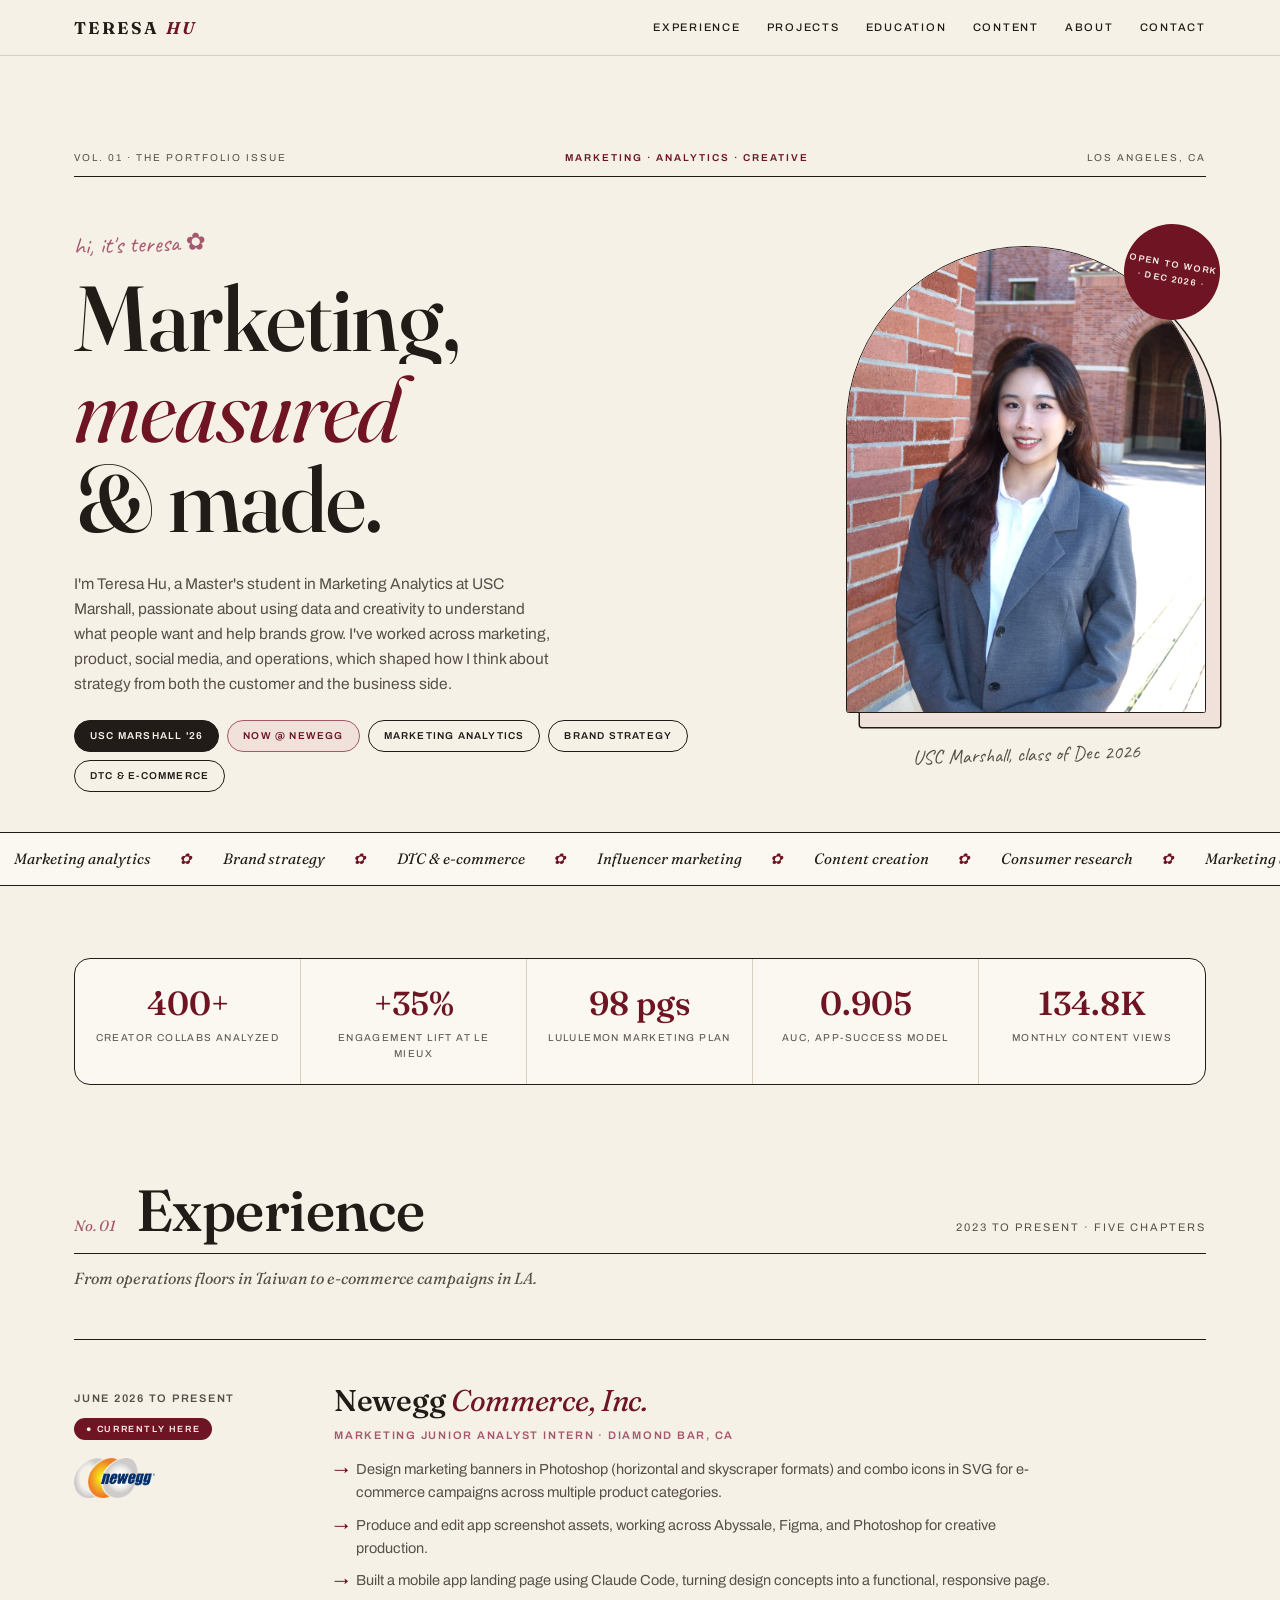
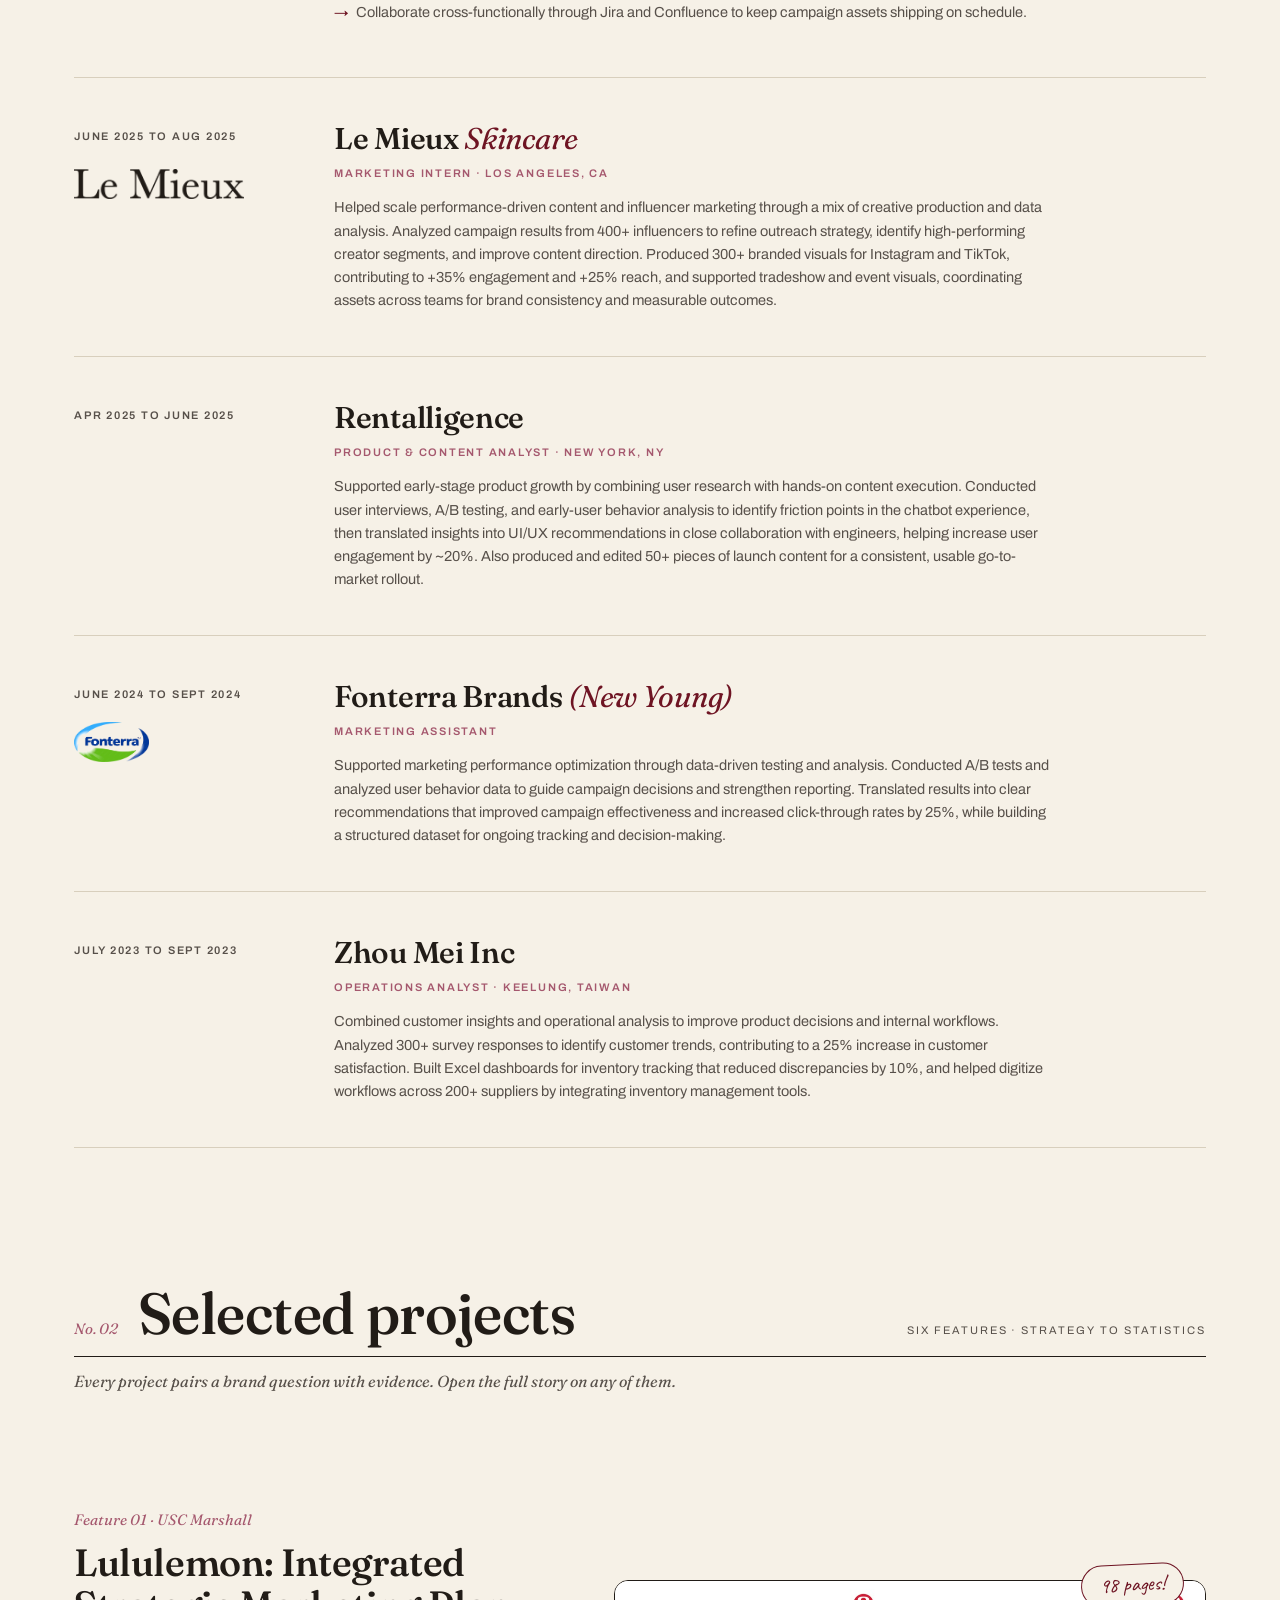
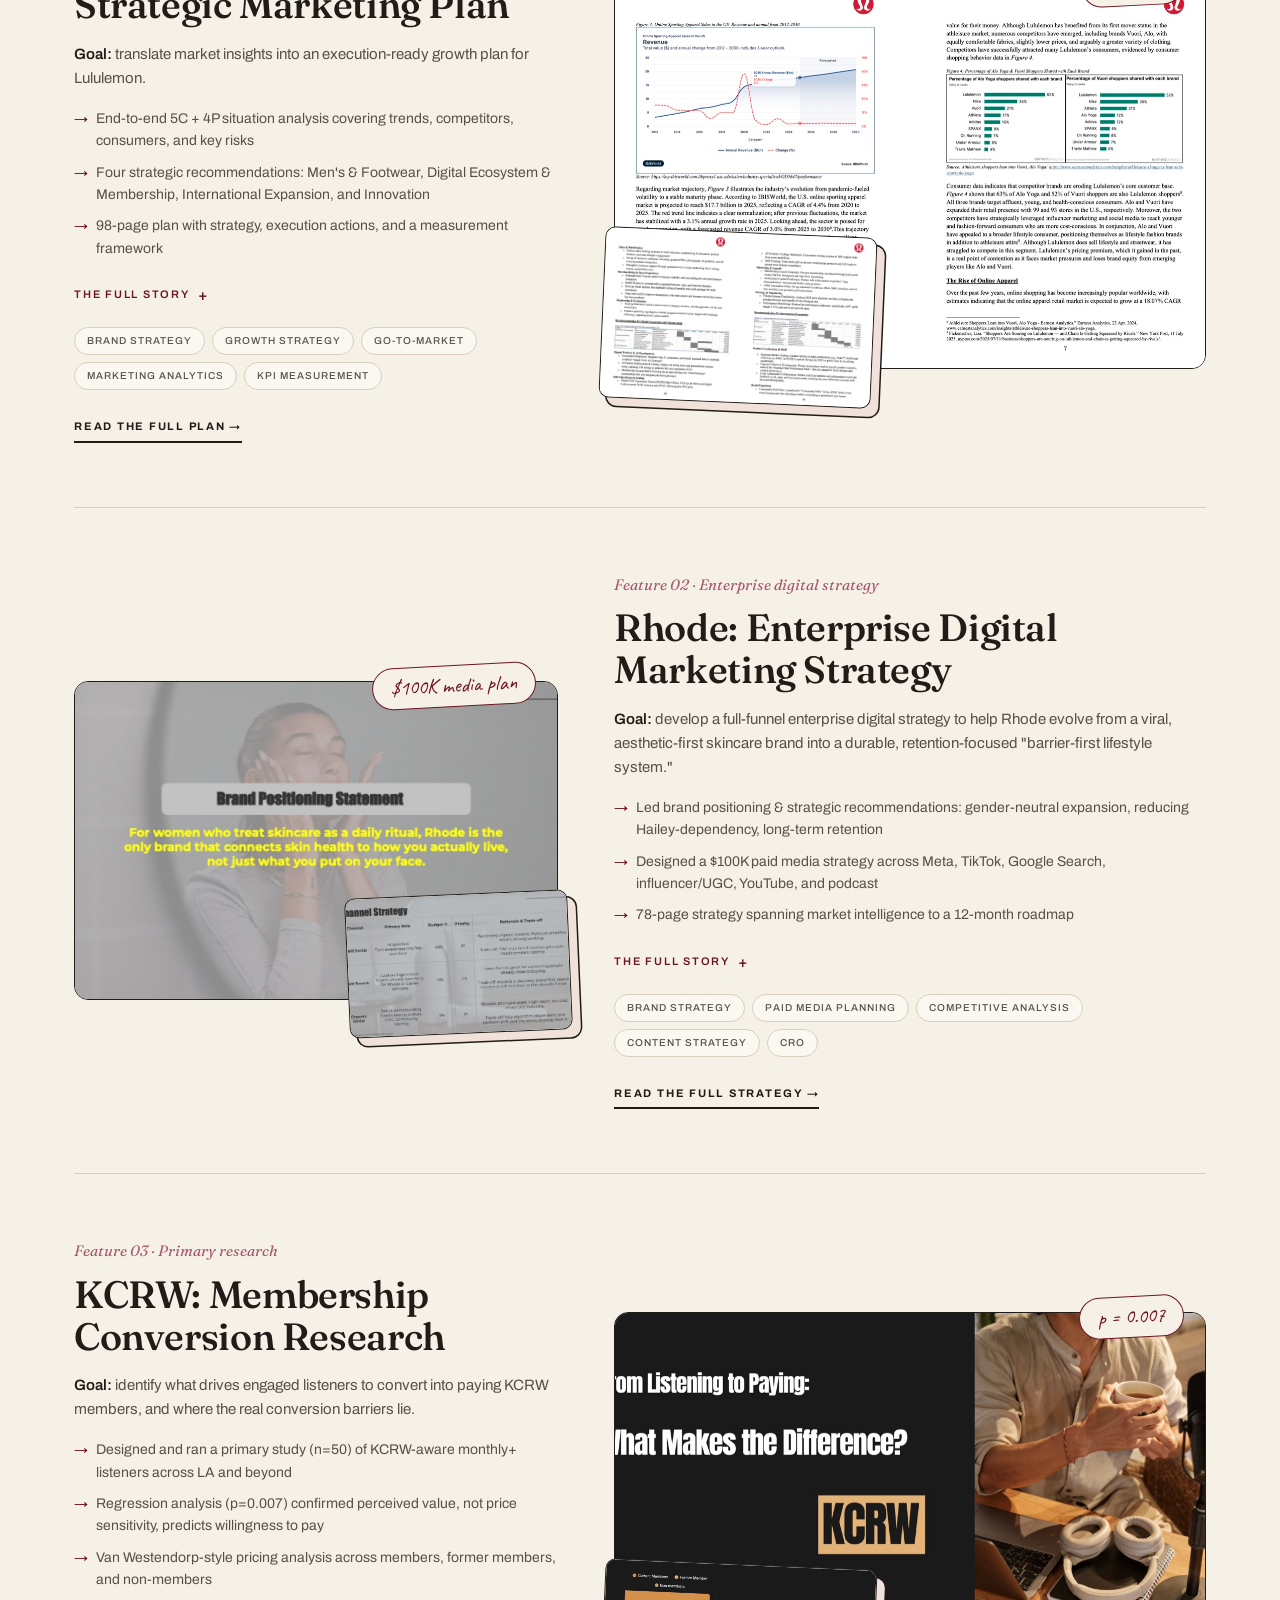
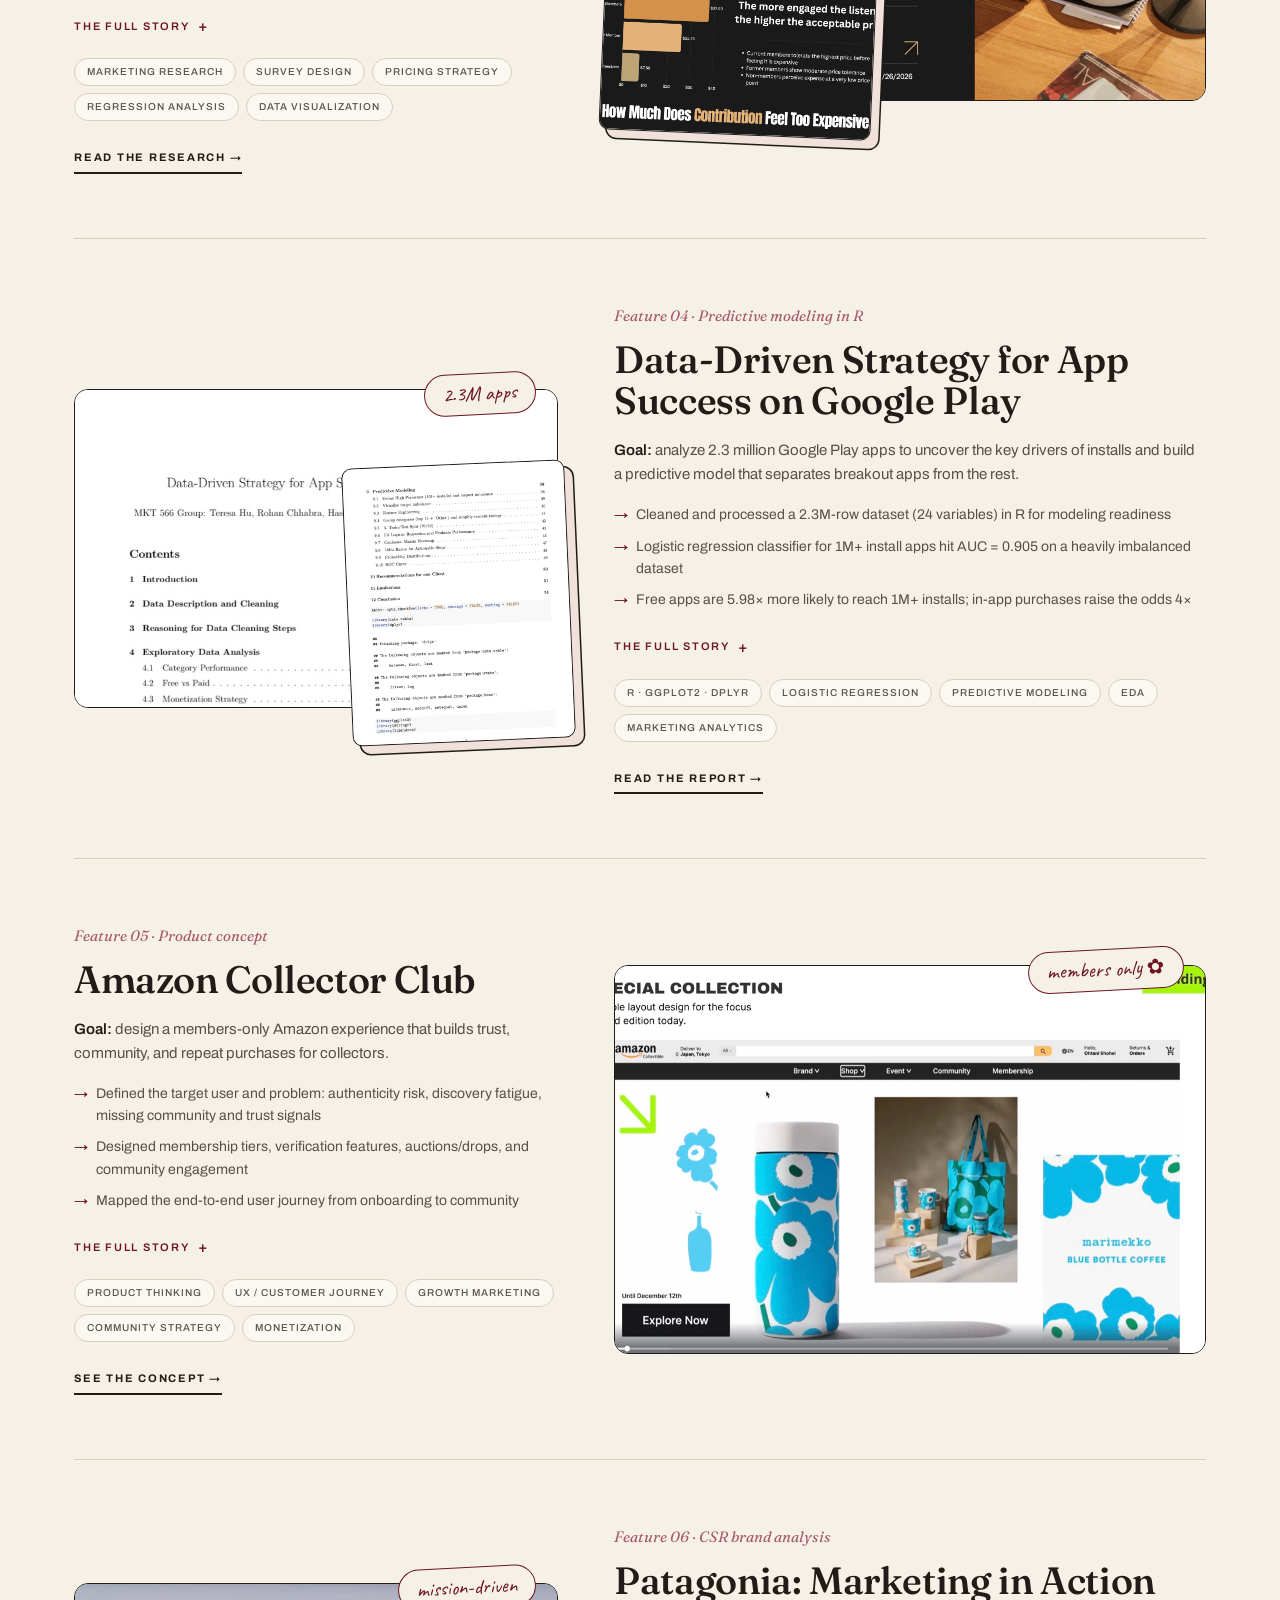
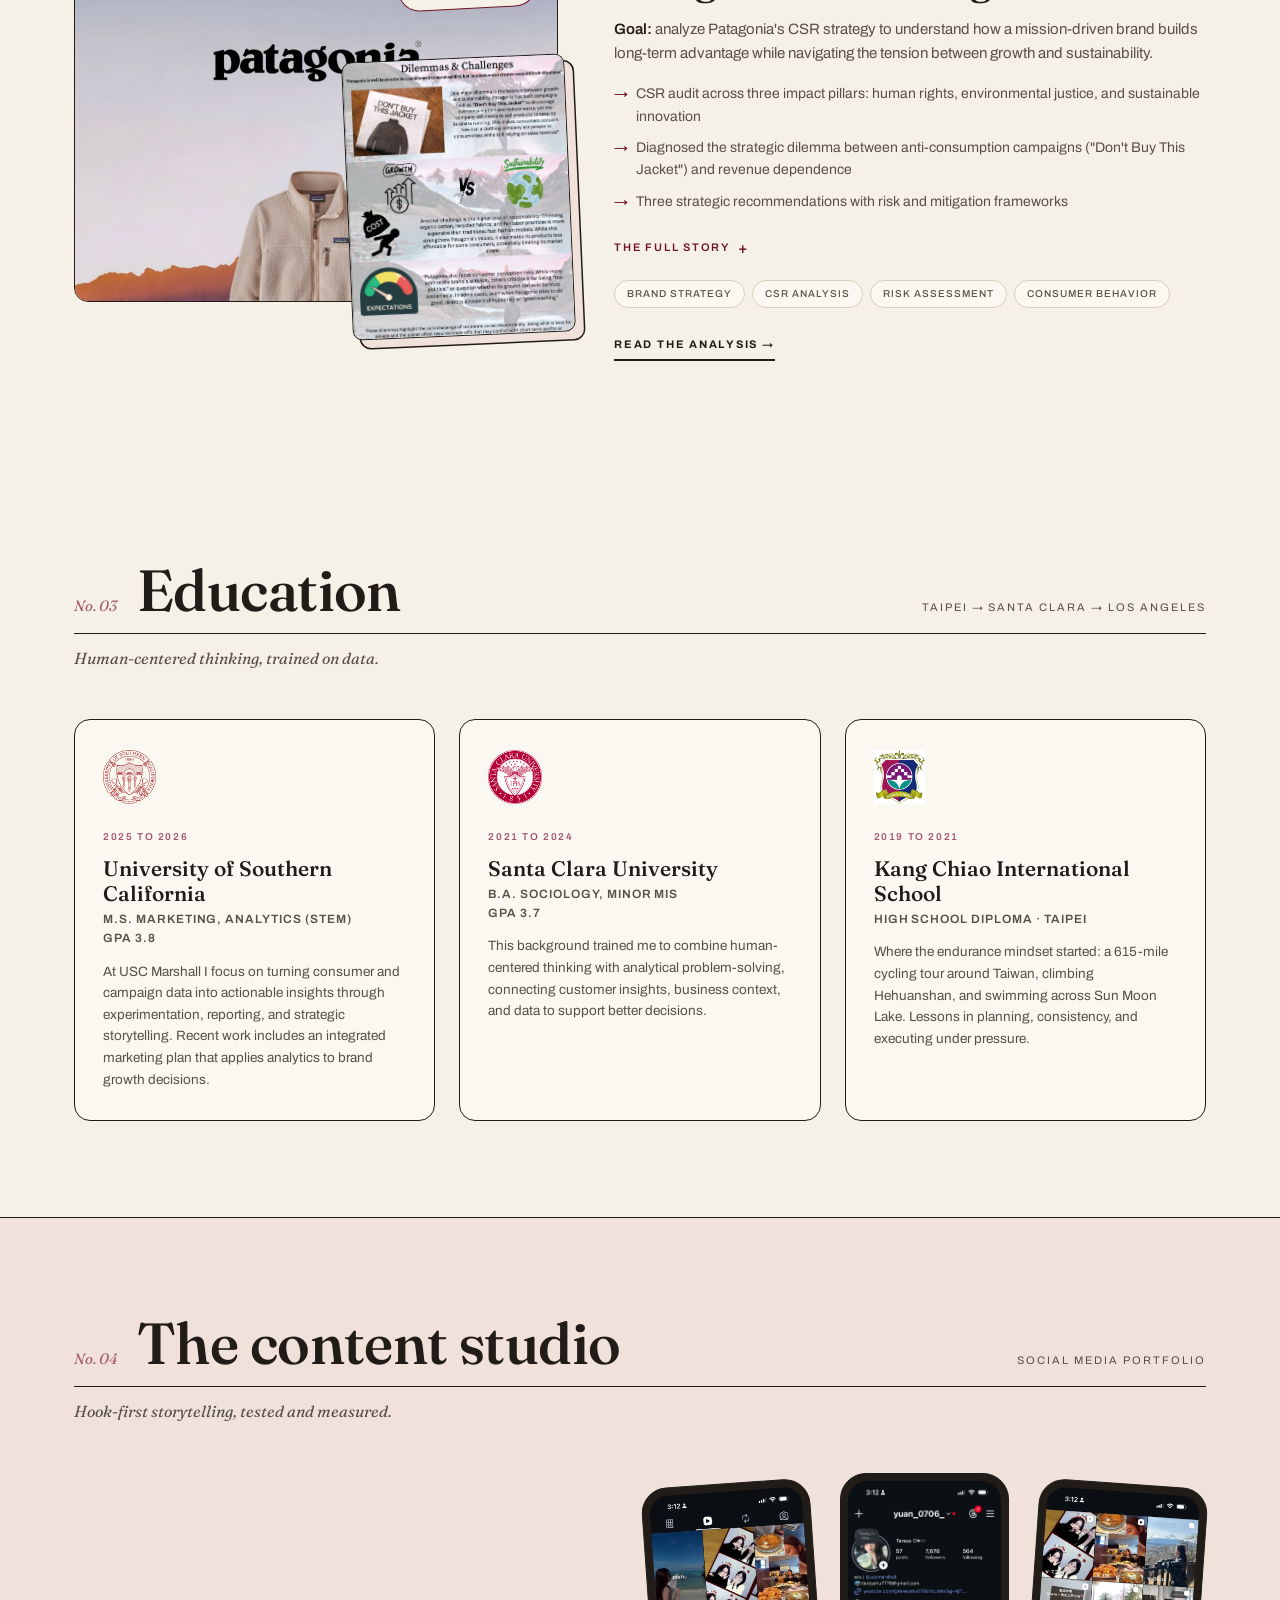
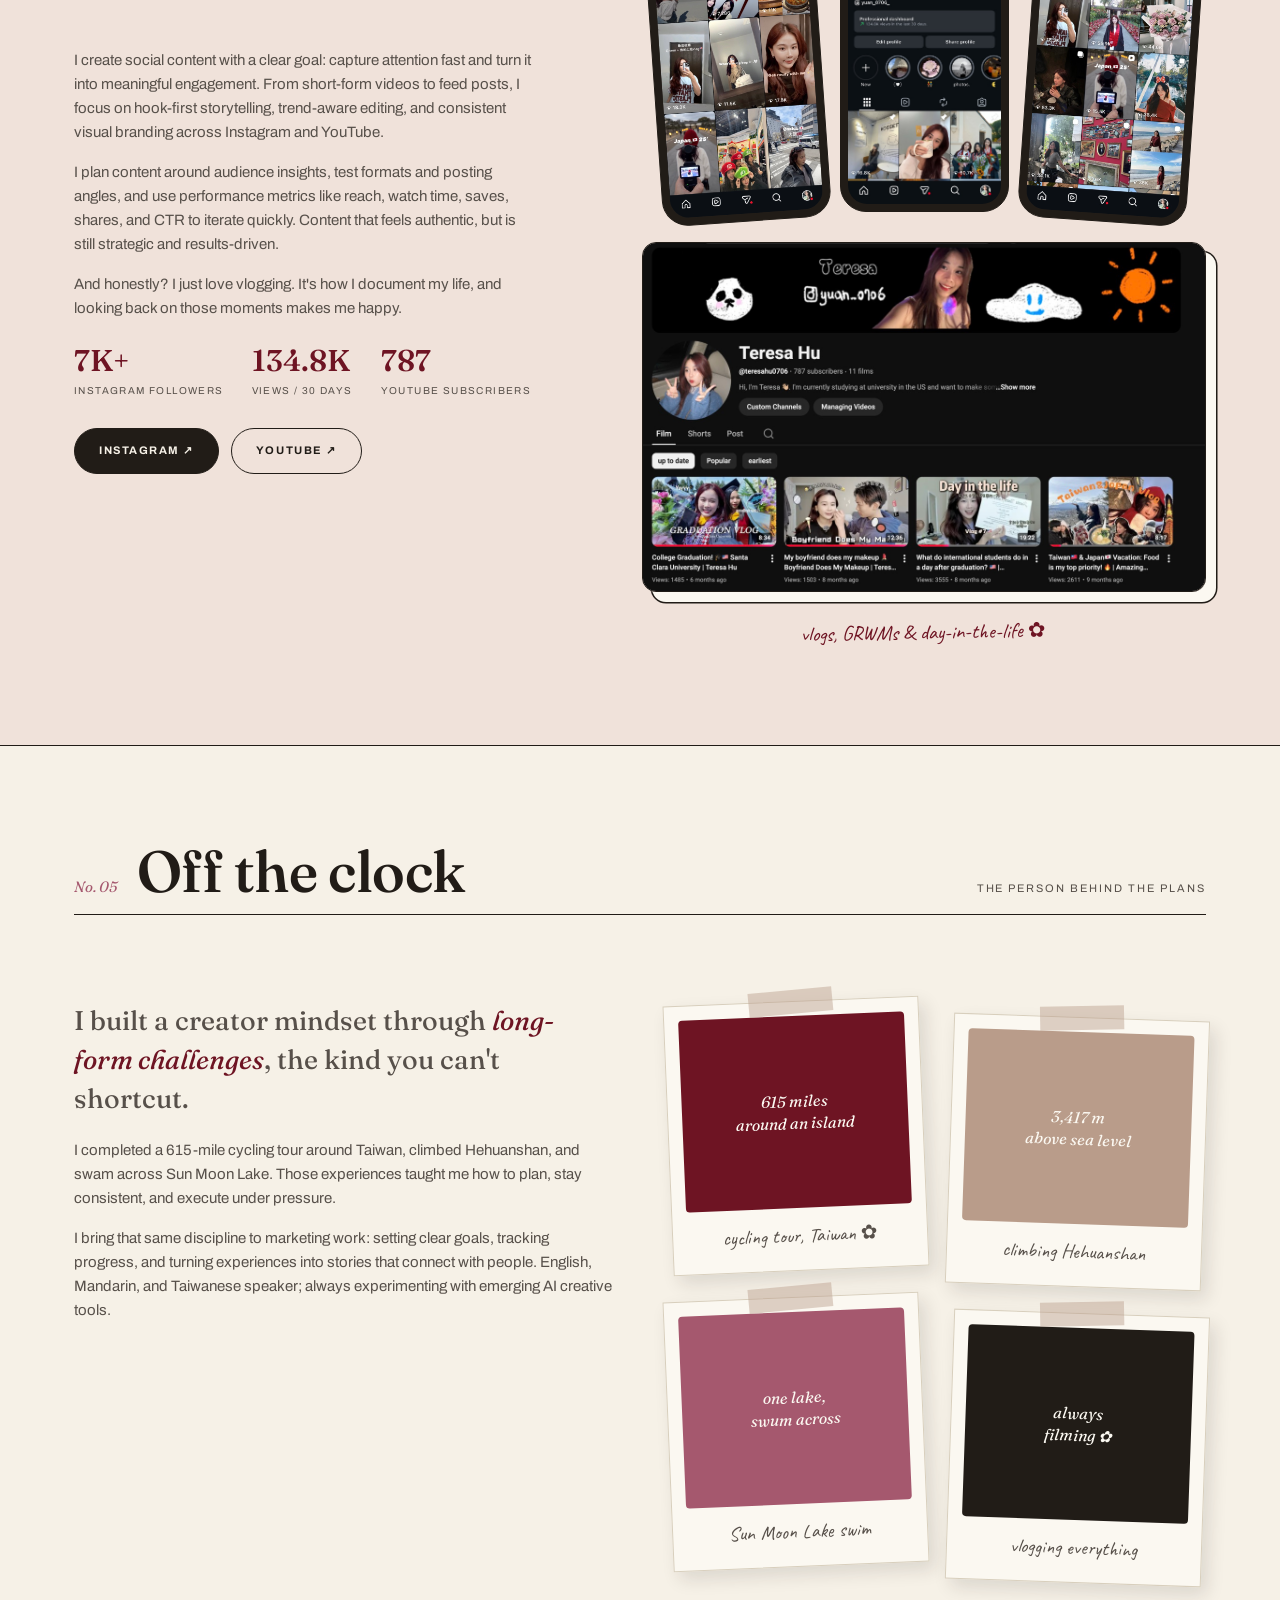
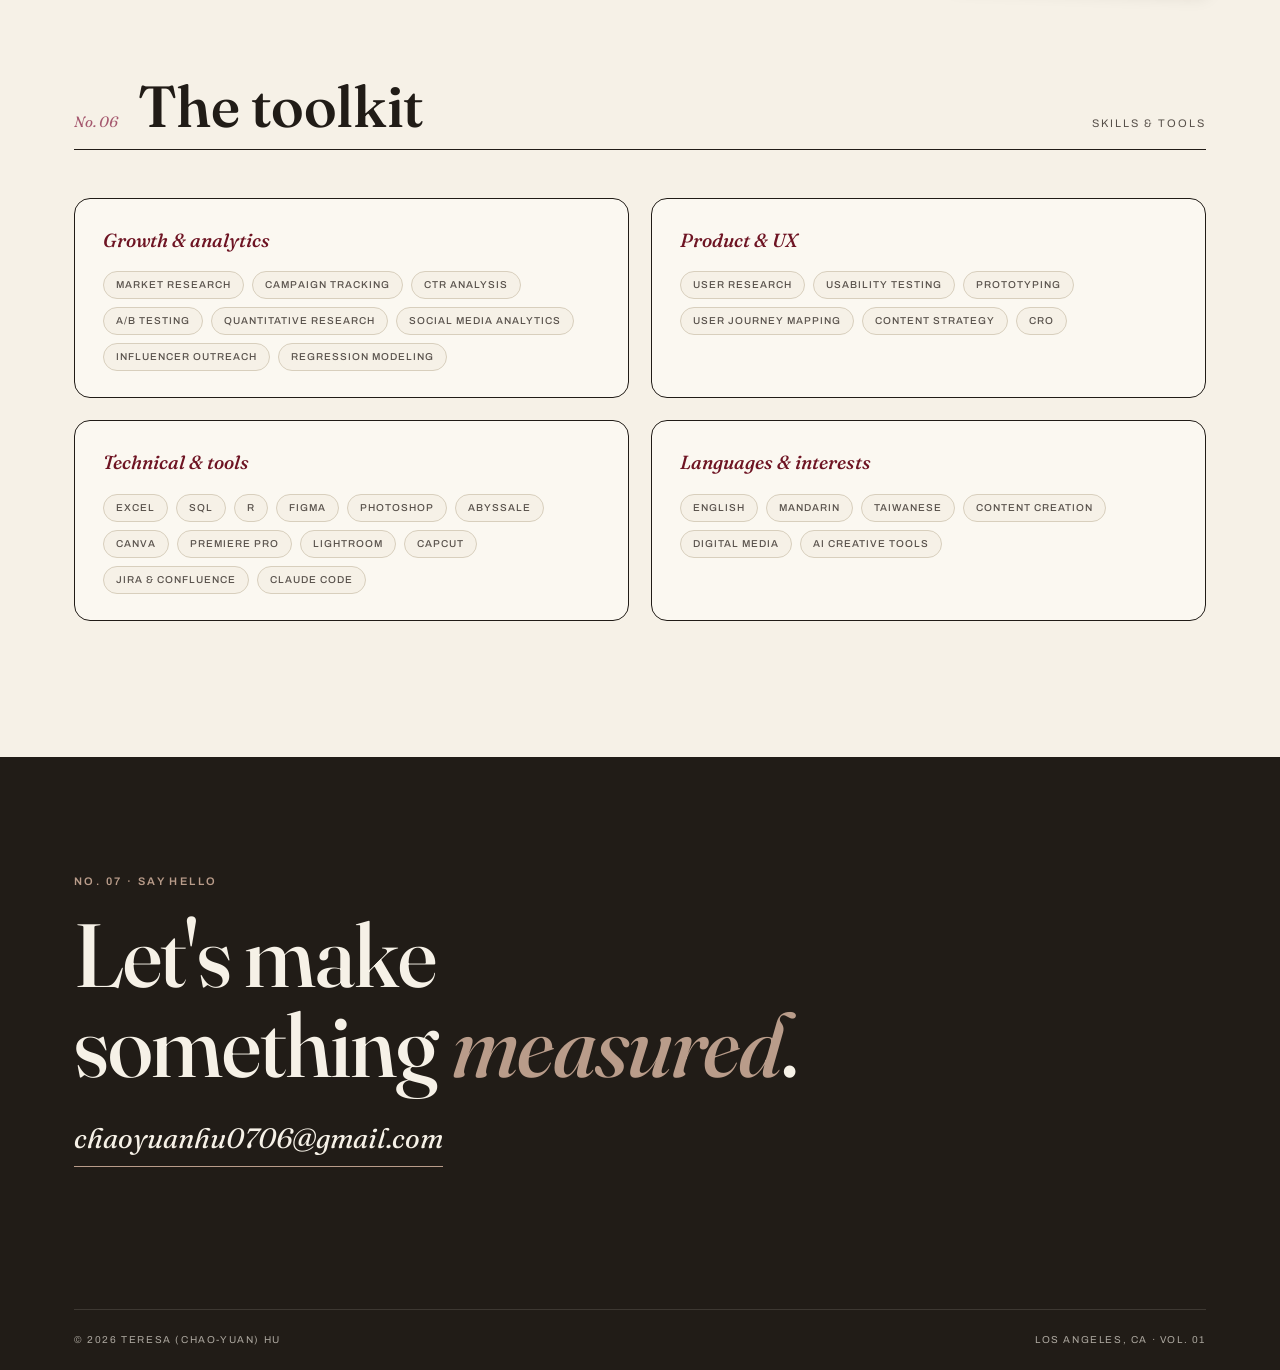
==== index.html @ 7b0b7e26 "Break GPA onto its own line; enlarge and transparent-background logos - Education: put GPA on its ow" ====
<!DOCTYPE html>
<html lang="en">
<head>
  <meta charset="UTF-8" />
  <meta name="viewport" content="width=device-width, initial-scale=1.0" />
  <title>Teresa Hu · Marketing Analytics & Brand Strategy</title>
  <meta name="description" content="Teresa (Chao-Yuan) Hu, M.S. Marketing Analytics at USC Marshall. Marketing analytics, brand strategy, DTC & e-commerce, influencer and digital marketing." />
  <link rel="preconnect" href="https://fonts.googleapis.com" />
  <link rel="preconnect" href="https://fonts.gstatic.com" crossorigin />
  <link href="https://fonts.googleapis.com/css2?family=Fraunces:ital,opsz,wght@0,9..144,300..900;1,9..144,300..900&family=Archivo:wght@400;500;600;700&family=Caveat:wght@500;600&display=swap" rel="stylesheet" />
  <link rel="stylesheet" href="styles.css" />
  <link rel="icon" href="data:image/svg+xml,<svg xmlns='http://www.w3.org/2000/svg' viewBox='0 0 100 100'><text y='0.9em' font-size='90'>✿</text></svg>" />
</head>
<body>

  <!-- ============ NAV ============ -->
  <header class="topbar">
    <div class="topbar-inner">
      <a class="brand" href="#top">TERESA <em>HU</em></a>
      <button class="nav-toggle" aria-label="Toggle menu" aria-expanded="false">Menu</button>
      <nav class="nav-links" id="nav-links">
        <a href="#experience">Experience</a>
        <a href="#projects">Projects</a>
        <a href="#education">Education</a>
        <a href="#content">Content</a>
        <a href="#about">About</a>
        <a href="#contact">Contact</a>
      </nav>
    </div>
  </header>

  <!-- ============ HERO ============ -->
  <section class="hero" id="top">
    <div class="wrap">
      <div class="masthead-meta">
        <span>Vol. 01 · The portfolio issue</span>
        <span class="ox">Marketing · Analytics · Creative</span>
        <span>Los Angeles, CA</span>
      </div>
      <div class="hero-grid">
        <div>
          <span class="hero-note">hi, it's teresa ✿</span>
          <h1 class="hero-title">
            <span class="line"><span>Marketing,</span></span>
            <span class="line"><span><em>measured</em></span></span>
            <span class="line"><span>&amp; made.</span></span>
          </h1>
          <p class="hero-copy">
            I'm Teresa Hu, a Master's student in Marketing Analytics at USC Marshall, passionate
            about using data and creativity to understand what people want and help brands grow.
            I've worked across marketing, product, social media, and operations, which shaped how
            I think about strategy from both the customer and the business side.
          </p>
          <div class="hero-tags">
            <span class="pill solid">USC Marshall '26</span>
            <span class="pill rose">Now @ Newegg</span>
            <span class="pill">Marketing Analytics</span>
            <span class="pill">Brand Strategy</span>
            <span class="pill">DTC &amp; E-commerce</span>
          </div>
        </div>
        <div class="hero-photo">
          <div class="arch">
            <img src="assets/headshot-circle.jpg" alt="Teresa Hu at USC campus" />
          </div>
          <div class="sticker">Open to work · Dec 2026 ·</div>
          <div class="caption">USC Marshall, class of Dec 2026</div>
        </div>
      </div>
    </div>
    <div class="marquee" aria-hidden="true">
      <div class="marquee-track" id="marquee-track">
        <span>Marketing analytics</span><span class="dot">✿</span>
        <span>Brand strategy</span><span class="dot">✿</span>
        <span>DTC &amp; e-commerce</span><span class="dot">✿</span>
        <span>Influencer marketing</span><span class="dot">✿</span>
        <span>Content creation</span><span class="dot">✿</span>
        <span>Consumer research</span><span class="dot">✿</span>
      </div>
    </div>
    <div class="wrap">
      <div class="stats reveal">
        <div class="stat"><b>400+</b><span>Creator collabs analyzed</span></div>
        <div class="stat"><b>+35%</b><span>Engagement lift at Le Mieux</span></div>
        <div class="stat"><b>98 pgs</b><span>Lululemon marketing plan</span></div>
        <div class="stat"><b>0.905</b><span>AUC, app-success model</span></div>
        <div class="stat"><b>134.8K</b><span>Monthly content views</span></div>
      </div>
    </div>
  </section>

  <!-- ============ EXPERIENCE ============ -->
  <section id="experience">
    <div class="wrap">
      <div class="section-head reveal">
        <span class="no">No. 01</span>
        <h2>Experience</h2>
        <span class="tail">2023 to Present · Five chapters</span>
      </div>
      <p class="section-sub reveal">From operations floors in Taiwan to e-commerce campaigns in LA.</p>

      <div class="xp-list">
        <article class="xp reveal">
          <div class="xp-when">June 2026 to Present<br /><span class="now">● Currently here</span>
            <span class="xp-logo"><img src="assets/logo-newegg.png" alt="Newegg logo" loading="lazy" /></span>
          </div>
          <div>
            <h3>Newegg <em>Commerce, Inc.</em></h3>
            <p class="role">Marketing Junior Analyst Intern · Diamond Bar, CA</p>
            <ul>
              <li>Design marketing banners in Photoshop (horizontal and skyscraper formats) and combo icons in SVG for e-commerce campaigns across multiple product categories.</li>
              <li>Produce and edit app screenshot assets, working across Abyssale, Figma, and Photoshop for creative production.</li>
              <li>Built a mobile app landing page using Claude Code, turning design concepts into a functional, responsive page.</li>
              <li>Collaborate cross-functionally through Jira and Confluence to keep campaign assets shipping on schedule.</li>
            </ul>
          </div>
        </article>

        <article class="xp reveal">
          <div class="xp-when">June 2025 to Aug 2025
            <span class="xp-logo"><img src="assets/logo-lemieux.png" alt="Le Mieux logo" loading="lazy" /></span>
          </div>
          <div>
            <h3>Le Mieux <em>Skincare</em></h3>
            <p class="role">Marketing Intern · Los Angeles, CA</p>
            <p>Helped scale performance-driven content and influencer marketing through a mix of creative production and data analysis. Analyzed campaign results from 400+ influencers to refine outreach strategy, identify high-performing creator segments, and improve content direction. Produced 300+ branded visuals for Instagram and TikTok, contributing to +35% engagement and +25% reach, and supported tradeshow and event visuals, coordinating assets across teams for brand consistency and measurable outcomes.</p>
          </div>
        </article>

        <article class="xp reveal">
          <div class="xp-when">Apr 2025 to June 2025</div>
          <div>
            <h3>Rentalligence</h3>
            <p class="role">Product &amp; Content Analyst · New York, NY</p>
            <p>Supported early-stage product growth by combining user research with hands-on content execution. Conducted user interviews, A/B testing, and early-user behavior analysis to identify friction points in the chatbot experience, then translated insights into UI/UX recommendations in close collaboration with engineers, helping increase user engagement by ~20%. Also produced and edited 50+ pieces of launch content for a consistent, usable go-to-market rollout.</p>
          </div>
        </article>

        <article class="xp reveal">
          <div class="xp-when">June 2024 to Sept 2024
            <span class="xp-logo"><img src="assets/logo-fonterra.png" alt="Fonterra logo" loading="lazy" /></span>
          </div>
          <div>
            <h3>Fonterra Brands <em>(New Young)</em></h3>
            <p class="role">Marketing Assistant</p>
            <p>Supported marketing performance optimization through data-driven testing and analysis. Conducted A/B tests and analyzed user behavior data to guide campaign decisions and strengthen reporting. Translated results into clear recommendations that improved campaign effectiveness and increased click-through rates by 25%, while building a structured dataset for ongoing tracking and decision-making.</p>
          </div>
        </article>

        <article class="xp reveal">
          <div class="xp-when">July 2023 to Sept 2023</div>
          <div>
            <h3>Zhou Mei Inc</h3>
            <p class="role">Operations Analyst · Keelung, Taiwan</p>
            <p>Combined customer insights and operational analysis to improve product decisions and internal workflows. Analyzed 300+ survey responses to identify customer trends, contributing to a 25% increase in customer satisfaction. Built Excel dashboards for inventory tracking that reduced discrepancies by 10%, and helped digitize workflows across 200+ suppliers by integrating inventory management tools.</p>
          </div>
        </article>
      </div>
    </div>
  </section>

  <!-- ============ PROJECTS ============ -->
  <section id="projects">
    <div class="wrap">
      <div class="section-head reveal">
        <span class="no">No. 02</span>
        <h2>Selected projects</h2>
        <span class="tail">Six features · Strategy to statistics</span>
      </div>
      <p class="section-sub reveal">Every project pairs a brand question with evidence. Open the full story on any of them.</p>

      <!-- Lululemon -->
      <article class="project reveal">
        <div class="p-meta">
          <span class="p-no">Feature 01 · USC Marshall</span>
          <h3>Lululemon: Integrated Strategic Marketing Plan</h3>
          <p class="p-goal"><b>Goal:</b> translate market insights into an execution-ready growth plan for Lululemon.</p>
          <ul class="p-highlights">
            <li>End-to-end 5C + 4P situation analysis covering trends, competitors, consumers, and key risks</li>
            <li>Four strategic recommendations: Men's &amp; Footwear, Digital Ecosystem &amp; Membership, International Expansion, and Innovation</li>
            <li>98-page plan with strategy, execution actions, and a measurement framework</li>
          </ul>
          <details class="p-more">
            <summary>The full story</summary>
            <div class="more-body">
              <ul>
                <li>Defined 2026 growth objectives and aligned strategic priorities to revenue, market share, and global expansion.</li>
                <li>Benchmarked competitors (Nike, Alo Yoga, Adidas) with data analytics to shape positioning and strategy.</li>
                <li>Created a KPI dashboard / Balanced Scorecard to measure impact: membership, app engagement, AOV, O2O, international revenue, and innovation outcomes.</li>
                <li>Built an Excel financial model with pro forma P&amp;L statements to estimate revenue impact and evaluate ROI, timeline, and budget trade-offs.</li>
              </ul>
            </div>
          </details>
          <div class="p-tags">
            <span class="tag">Brand strategy</span><span class="tag">Growth strategy</span>
            <span class="tag">Go-to-market</span><span class="tag">Marketing analytics</span><span class="tag">KPI measurement</span>
          </div>
          <a class="p-link" href="https://drive.google.com/file/d/1INmmlllZ8Kk800PUwpY2l-Kx8cQd2bhG/view?usp=sharing" target="_blank" rel="noopener">Read the full plan →</a>
        </div>
        <div class="p-media">
          <span class="badge">98 pages!</span>
          <div class="main"><img src="assets/proj-lulu-1.jpg" alt="Lululemon marketing plan cover" loading="lazy" /></div>
          <div class="float"><img src="assets/proj-lulu-2.jpg" alt="Lululemon plan detail" loading="lazy" /></div>
        </div>
      </article>

      <!-- Rhode -->
      <article class="project flip reveal">
        <div class="p-meta">
          <span class="p-no">Feature 02 · Enterprise digital strategy</span>
          <h3>Rhode: Enterprise Digital Marketing Strategy</h3>
          <p class="p-goal"><b>Goal:</b> develop a full-funnel enterprise digital strategy to help Rhode evolve from a viral, aesthetic-first skincare brand into a durable, retention-focused "barrier-first lifestyle system."</p>
          <ul class="p-highlights">
            <li>Led brand positioning &amp; strategic recommendations: gender-neutral expansion, reducing Hailey-dependency, long-term retention</li>
            <li>Designed a $100K paid media strategy across Meta, TikTok, Google Search, influencer/UGC, YouTube, and podcast</li>
            <li>78-page strategy spanning market intelligence to a 12-month roadmap</li>
          </ul>
          <details class="p-more">
            <summary>The full story</summary>
            <div class="more-body">
              <ul>
                <li>Defined a positioning statement and four content pillars with execution logic.</li>
                <li>Built per-channel audience targeting, creative formats, success metrics, and a testing reserve into the media plan.</li>
                <li>Contributed to competitive analysis (direct, adjacent, aspirational), consumer journey mapping, and a PESO/SWOT audit.</li>
                <li>Built a channel strategy framework with budget allocation rationale and trade-offs per channel.</li>
                <li>Full scope: market intelligence, analytics, brand positioning, paid media, organic social, CRO/web, influencer, CRM/lifecycle, and AI strategy.</li>
              </ul>
            </div>
          </details>
          <div class="p-tags">
            <span class="tag">Brand strategy</span><span class="tag">Paid media planning</span>
            <span class="tag">Competitive analysis</span><span class="tag">Content strategy</span><span class="tag">CRO</span>
          </div>
          <a class="p-link" href="https://drive.google.com/file/d/1ZTJx3F1bj-76LmRxGoj_4HsuGosmIZSS/view?usp=sharing" target="_blank" rel="noopener">Read the full strategy →</a>
        </div>
        <div class="p-media">
          <span class="badge">$100K media plan</span>
          <div class="main"><img src="assets/proj-rhode-1.jpg" alt="Rhode strategy deck" loading="lazy" /></div>
          <div class="float"><img src="assets/proj-rhode-2.jpg" alt="Rhode strategy detail" loading="lazy" /></div>
        </div>
      </article>

      <!-- KCRW -->
      <article class="project reveal">
        <div class="p-meta">
          <span class="p-no">Feature 03 · Primary research</span>
          <h3>KCRW: Membership Conversion Research</h3>
          <p class="p-goal"><b>Goal:</b> identify what drives engaged listeners to convert into paying KCRW members, and where the real conversion barriers lie.</p>
          <ul class="p-highlights">
            <li>Designed and ran a primary study (n=50) of KCRW-aware monthly+ listeners across LA and beyond</li>
            <li>Regression analysis (p=0.007) confirmed perceived value, not price sensitivity, predicts willingness to pay</li>
            <li>Van Westendorp-style pricing analysis across members, former members, and non-members</li>
          </ul>
          <details class="p-more">
            <summary>The full story</summary>
            <div class="more-body">
              <ul>
                <li>Analyzed audience demographics, listening behavior, and platform usage to segment the listener base.</li>
                <li>Identified willingness-to-pay thresholds: current members $37.50, former members $25.75, non-members $7.60.</li>
                <li>Built a Perceived Value × Payment Intent quadrant matrix to find conversion-ready segments and high-friction groups.</li>
                <li>Identified the two key value drivers, trusted journalism and music discovery, that statistically increase willingness to pay.</li>
                <li>Delivered recommendations to prioritize value communication and engagement deepening over pricing tactics.</li>
              </ul>
            </div>
          </details>
          <div class="p-tags">
            <span class="tag">Marketing research</span><span class="tag">Survey design</span>
            <span class="tag">Pricing strategy</span><span class="tag">Regression analysis</span><span class="tag">Data visualization</span>
          </div>
          <a class="p-link" href="https://drive.google.com/file/d/1E6Lky-6uSsbcG64NQGN0WnT26O4-a4WJ/view?usp=sharing" target="_blank" rel="noopener">Read the research →</a>
        </div>
        <div class="p-media">
          <span class="badge">p = 0.007</span>
          <div class="main"><img src="assets/proj-kcrw-1.jpg" alt="KCRW research report" loading="lazy" /></div>
          <div class="float"><img src="assets/proj-kcrw-2.jpg" alt="KCRW research detail" loading="lazy" /></div>
        </div>
      </article>

      <!-- Google Play -->
      <article class="project flip reveal">
        <div class="p-meta">
          <span class="p-no">Feature 04 · Predictive modeling in R</span>
          <h3>Data-Driven Strategy for App Success on Google Play</h3>
          <p class="p-goal"><b>Goal:</b> analyze 2.3 million Google Play apps to uncover the key drivers of installs and build a predictive model that separates breakout apps from the rest.</p>
          <ul class="p-highlights">
            <li>Cleaned and processed a 2.3M-row dataset (24 variables) in R for modeling readiness</li>
            <li>Logistic regression classifier for 1M+ install apps hit AUC = 0.905 on a heavily imbalanced dataset</li>
            <li>Free apps are 5.98× more likely to reach 1M+ installs; in-app purchases raise the odds 4×</li>
          </ul>
          <details class="p-more">
            <summary>The full story</summary>
            <div class="more-body">
              <ul>
                <li>Exploratory analysis across 7 dimensions: category performance, free vs. paid, monetization, update frequency, Editor's Choice status, ratings/installs distribution, and content rating.</li>
                <li>Correlation and regression analysis identified significant install drivers: app age, update recency, pricing, and monetization type.</li>
                <li>Answered 4 research questions, including optimal app size (50 to 100 MB) and price optimization, where each additional dollar reduces the odds of success by ~22%.</li>
                <li>Delivered 4 client-facing recommendations: launch free, monetize via IAP/ads, optimize app size, and build credibility for Editor's Choice.</li>
                <li>Output: full R Markdown report with EDA, regression modeling, predictive classification, and ROC curve.</li>
              </ul>
            </div>
          </details>
          <div class="p-tags">
            <span class="tag">R · ggplot2 · dplyr</span><span class="tag">Logistic regression</span>
            <span class="tag">Predictive modeling</span><span class="tag">EDA</span><span class="tag">Marketing analytics</span>
          </div>
          <a class="p-link" href="https://drive.google.com/file/d/1Q9_TNaF-UUWISvYzjVSj9Im_rvhqRSdj/view?usp=sharing" target="_blank" rel="noopener">Read the report →</a>
        </div>
        <div class="p-media">
          <span class="badge">2.3M apps</span>
          <div class="main"><img src="assets/proj-gplay-1.jpg" alt="Google Play analysis" loading="lazy" /></div>
          <div class="float portrait"><img src="assets/proj-gplay-2.jpg" alt="Google Play analysis detail" loading="lazy" /></div>
        </div>
      </article>

      <!-- Amazon -->
      <article class="project reveal">
        <div class="p-meta">
          <span class="p-no">Feature 05 · Product concept</span>
          <h3>Amazon Collector Club</h3>
          <p class="p-goal"><b>Goal:</b> design a members-only Amazon experience that builds trust, community, and repeat purchases for collectors.</p>
          <ul class="p-highlights">
            <li>Defined the target user and problem: authenticity risk, discovery fatigue, missing community and trust signals</li>
            <li>Designed membership tiers, verification features, auctions/drops, and community engagement</li>
            <li>Mapped the end-to-end user journey from onboarding to community</li>
          </ul>
          <details class="p-more">
            <summary>The full story</summary>
            <div class="more-body">
              <ul>
                <li>Designed the concept and core value proposition around trust and belonging for collectors.</li>
                <li>Mapped key screens and features: onboarding → browsing → purchase → community.</li>
                <li>Proposed growth levers such as creator/KOL partnerships, referral loops, limited drops, and community gamification, with success metrics for conversion, retention, and repeat purchase.</li>
                <li>Output: product concept plus go-to-market plan.</li>
              </ul>
            </div>
          </details>
          <div class="p-tags">
            <span class="tag">Product thinking</span><span class="tag">UX / customer journey</span>
            <span class="tag">Growth marketing</span><span class="tag">Community strategy</span><span class="tag">Monetization</span>
          </div>
          <a class="p-link" href="https://drive.google.com/file/d/1BKYwVw8-2CZ_qRU_35774aIzjb9Jr1Gs/view?usp=sharing" target="_blank" rel="noopener">See the concept →</a>
        </div>
        <div class="p-media">
          <span class="badge">members only ✿</span>
          <div class="main"><img src="assets/proj-amazon-1.jpg" alt="Amazon Collector Club concept" loading="lazy" /></div>
        </div>
      </article>

      <!-- Patagonia -->
      <article class="project flip reveal">
        <div class="p-meta">
          <span class="p-no">Feature 06 · CSR brand analysis</span>
          <h3>Patagonia: Marketing in Action</h3>
          <p class="p-goal"><b>Goal:</b> analyze Patagonia's CSR strategy to understand how a mission-driven brand builds long-term advantage while navigating the tension between growth and sustainability.</p>
          <ul class="p-highlights">
            <li>CSR audit across three impact pillars: human rights, environmental justice, and sustainable innovation</li>
            <li>Diagnosed the strategic dilemma between anti-consumption campaigns ("Don't Buy This Jacket") and revenue dependence</li>
            <li>Three strategic recommendations with risk and mitigation frameworks</li>
          </ul>
          <details class="p-more">
            <summary>The full story</summary>
            <div class="more-body">
              <ul>
                <li>Audited Fair Labor Association membership, supply-chain transparency, 1% for the Planet, the Worn Wear circular economy program, regenerative materials, and Tin Shed Ventures.</li>
                <li>Analyzed Patagonia's brand vision and 2030 carbon-neutrality goals, and how it pushes systemic change beyond its own operations.</li>
                <li>Assessed premium-pricing barriers and greenwashing perception risks.</li>
                <li>Recommended expanding Worn Wear globally (Circular Economy 2.0), scaling regenerative agriculture supply chains, and increasing corporate activism and policy advocacy.</li>
              </ul>
            </div>
          </details>
          <div class="p-tags">
            <span class="tag">Brand strategy</span><span class="tag">CSR analysis</span>
            <span class="tag">Risk assessment</span><span class="tag">Consumer behavior</span>
          </div>
          <a class="p-link" href="https://drive.google.com/file/d/1diCohntl_7UL7fUlUg0tHhlX8uSJFk19/view?usp=sharing" target="_blank" rel="noopener">Read the analysis →</a>
        </div>
        <div class="p-media">
          <span class="badge">mission-driven</span>
          <div class="main"><img src="assets/proj-patagonia-1.jpg" alt="Patagonia CSR analysis" loading="lazy" /></div>
          <div class="float portrait"><img src="assets/proj-patagonia-2.jpg" alt="Patagonia analysis detail" loading="lazy" /></div>
        </div>
      </article>
    </div>
  </section>

  <!-- ============ EDUCATION ============ -->
  <section id="education">
    <div class="wrap">
      <div class="section-head reveal">
        <span class="no">No. 03</span>
        <h2>Education</h2>
        <span class="tail">Taipei → Santa Clara → Los Angeles</span>
      </div>
      <p class="section-sub reveal">Human-centered thinking, trained on data.</p>
      <div class="edu-grid">
        <div class="edu-card reveal">
          <img src="assets/logo-usc.png" alt="USC logo" loading="lazy" />
          <span class="years">2025 to 2026</span>
          <h3>University of Southern California</h3>
          <p class="degree">M.S. Marketing, Analytics (STEM)<br />GPA 3.8</p>
          <p>At USC Marshall I focus on turning consumer and campaign data into actionable insights through experimentation, reporting, and strategic storytelling. Recent work includes an integrated marketing plan that applies analytics to brand growth decisions.</p>
        </div>
        <div class="edu-card reveal">
          <img src="assets/logo-scu.png" alt="Santa Clara University logo" loading="lazy" />
          <span class="years">2021 to 2024</span>
          <h3>Santa Clara University</h3>
          <p class="degree">B.A. Sociology, minor MIS<br />GPA 3.7</p>
          <p>This background trained me to combine human-centered thinking with analytical problem-solving, connecting customer insights, business context, and data to support better decisions.</p>
        </div>
        <div class="edu-card reveal">
          <img src="assets/logo-kangchiao.png" alt="Kang Chiao International School logo" loading="lazy" />
          <span class="years">2019 to 2021</span>
          <h3>Kang Chiao International School</h3>
          <p class="degree">High school diploma · Taipei</p>
          <p>Where the endurance mindset started: a 615-mile cycling tour around Taiwan, climbing Hehuanshan, and swimming across Sun Moon Lake. Lessons in planning, consistency, and executing under pressure.</p>
        </div>
      </div>
    </div>
  </section>

  <!-- ============ CONTENT STUDIO ============ -->
  <section class="studio" id="content">
    <div class="wrap">
      <div class="section-head reveal">
        <span class="no">No. 04</span>
        <h2>The content studio</h2>
        <span class="tail">Social media portfolio</span>
      </div>
      <p class="section-sub reveal">Hook-first storytelling, tested and measured.</p>
      <div class="studio-grid">
        <div class="studio-copy reveal">
          <p>I create social content with a clear goal: capture attention fast and turn it into meaningful engagement. From short-form videos to feed posts, I focus on hook-first storytelling, trend-aware editing, and consistent visual branding across Instagram and YouTube.</p>
          <p>I plan content around audience insights, test formats and posting angles, and use performance metrics like reach, watch time, saves, shares, and CTR to iterate quickly. Content that feels authentic, but is still strategic and results-driven.</p>
          <p>And honestly? I just love vlogging. It's how I document my life, and looking back on those moments makes me happy.</p>
          <div class="studio-stats">
            <div><b>7K+</b><span>Instagram followers</span></div>
            <div><b>134.8K</b><span>Views / 30 days</span></div>
            <div><b>787</b><span>YouTube subscribers</span></div>
          </div>
          <div class="social-links">
            <a class="btn" href="https://www.instagram.com/yuan_0706_/" target="_blank" rel="noopener">Instagram ↗</a>
            <a class="btn ghost" href="https://www.youtube.com/@teresahu0706" target="_blank" rel="noopener">YouTube ↗</a>
          </div>
        </div>
        <div class="reveal">
          <div class="phone-row">
            <div class="phone"><img src="assets/social-1.jpg" alt="Content sample" loading="lazy" /></div>
            <div class="phone"><img src="assets/social-2.jpg" alt="Instagram profile, @yuan_0706_" loading="lazy" /></div>
            <div class="phone"><img src="assets/social-3.jpg" alt="Content sample" loading="lazy" /></div>
          </div>
          <div class="channel-shot"><img src="assets/social-channel.jpg" alt="Teresa Hu YouTube channel" loading="lazy" /></div>
          <div class="caption-hand">vlogs, GRWMs &amp; day-in-the-life ✿</div>
        </div>
      </div>
    </div>
  </section>

  <!-- ============ ABOUT ============ -->
  <section id="about">
    <div class="wrap">
      <div class="section-head reveal">
        <span class="no">No. 05</span>
        <h2>Off the clock</h2>
        <span class="tail">The person behind the plans</span>
      </div>
      <p class="section-sub reveal">Endurance sports, long stories, longer bike rides.</p>
      <div class="about-grid">
        <div class="about-copy reveal">
          <p class="lede">I built a creator mindset through <em>long-form challenges</em>, the kind you can't shortcut.</p>
          <p>I completed a 615-mile cycling tour around Taiwan, climbed Hehuanshan, and swam across Sun Moon Lake. Those experiences taught me how to plan, stay consistent, and execute under pressure.</p>
          <p>I bring that same discipline to marketing work: setting clear goals, tracking progress, and turning experiences into stories that connect with people. English, Mandarin, and Taiwanese speaker; always experimenting with emerging AI creative tools.</p>
        </div>
        <div class="polaroids reveal">
          <div class="polaroid">
            <span class="tape"></span>
            <div class="ph" style="background: var(--oxblood);">615 miles<br />around an island</div>
            <div class="cap">cycling tour, Taiwan ✿</div>
          </div>
          <div class="polaroid">
            <span class="tape"></span>
            <div class="ph" style="background: var(--taupe);">3,417 m<br />above sea level</div>
            <div class="cap">climbing Hehuanshan</div>
          </div>
          <div class="polaroid">
            <span class="tape"></span>
            <div class="ph" style="background: var(--rosewood);">one lake,<br />swum across</div>
            <div class="cap">Sun Moon Lake swim</div>
          </div>
          <div class="polaroid">
            <span class="tape"></span>
            <div class="ph" style="background: var(--ink);">always<br />filming ✿</div>
            <div class="cap">vlogging everything</div>
          </div>
        </div>
      </div>

      <div class="section-head reveal" style="margin-top: 110px;">
        <span class="no">No. 06</span>
        <h2>The toolkit</h2>
        <span class="tail">Skills &amp; tools</span>
      </div>
      <div class="skill-groups" style="margin-top: 48px;">
        <div class="skill-group reveal">
          <h3>Growth &amp; analytics</h3>
          <div class="tags">
            <span class="tag">Market research</span><span class="tag">Campaign tracking</span><span class="tag">CTR analysis</span>
            <span class="tag">A/B testing</span><span class="tag">Quantitative research</span><span class="tag">Social media analytics</span>
            <span class="tag">Influencer outreach</span><span class="tag">Regression modeling</span>
          </div>
        </div>
        <div class="skill-group reveal">
          <h3>Product &amp; UX</h3>
          <div class="tags">
            <span class="tag">User research</span><span class="tag">Usability testing</span><span class="tag">Prototyping</span>
            <span class="tag">User journey mapping</span><span class="tag">Content strategy</span><span class="tag">CRO</span>
          </div>
        </div>
        <div class="skill-group reveal">
          <h3>Technical &amp; tools</h3>
          <div class="tags">
            <span class="tag">Excel</span><span class="tag">SQL</span><span class="tag">R</span><span class="tag">Figma</span>
            <span class="tag">Photoshop</span><span class="tag">Abyssale</span><span class="tag">Canva</span>
            <span class="tag">Premiere Pro</span><span class="tag">Lightroom</span><span class="tag">CapCut</span>
            <span class="tag">Jira &amp; Confluence</span><span class="tag">Claude Code</span>
          </div>
        </div>
        <div class="skill-group reveal">
          <h3>Languages &amp; interests</h3>
          <div class="tags">
            <span class="tag">English</span><span class="tag">Mandarin</span><span class="tag">Taiwanese</span>
            <span class="tag">Content creation</span><span class="tag">Digital media</span><span class="tag">AI creative tools</span>
          </div>
        </div>
      </div>
    </div>
  </section>

  <!-- ============ CONTACT ============ -->
  <footer class="contact" id="contact">
    <div class="wrap">
      <span class="kicker reveal">No. 07 · Say hello</span>
      <h2 class="contact-title reveal">Let's make<br />something <em>measured</em>.</h2>
      <a class="contact-mail reveal" href="mailto:chaoyuanhu0706@gmail.com">chaoyuanhu0706@gmail.com</a>
      <div class="contact-meta reveal">
        <a href="https://www.linkedin.com/in/chaoyuanhu" target="_blank" rel="noopener">LinkedIn</a>
        <a href="https://www.instagram.com/yuan_0706_/" target="_blank" rel="noopener">Instagram</a>
        <a href="https://www.youtube.com/@teresahu0706" target="_blank" rel="noopener">YouTube</a>
        <a href="https://line.me/ti/p/6ytRdDeeGx" target="_blank" rel="noopener">Line</a>
        <a href="tel:650-512-2633">650-512-2633</a>
      </div>
      <div class="footer-bar">
        <span>© <span id="year">2026</span> Teresa (Chao-Yuan) Hu</span>
        <span>Los Angeles, CA · Vol. 01</span>
      </div>
    </div>
  </footer>

  <script src="script.js"></script>
</body>
</html>
---- styles.css ----
/* ============================================================
   Teresa Hu — Portfolio
   "The Editorial Issue" — cream + oxblood magazine style
   with soft-studio warmth (arches, polaroids, handwriting)
   ============================================================ */

:root {
  --cream: #f6f1e7;
  --cream-2: #efe8da;
  --paper: #fbf8f1;
  --ink: #211c17;
  --ink-soft: #57504a;
  --oxblood: #6e1423;
  --rosewood: #a5586e;
  --taupe: #b99c8a;
  --sand: #d8cfbd;
  --blush: #f0e2da;
  --serif: "Fraunces", "Georgia", serif;
  --sans: "Archivo", "Helvetica Neue", sans-serif;
  --hand: "Caveat", cursive;
}

* { margin: 0; padding: 0; box-sizing: border-box; }

html { scroll-behavior: smooth; }

body {
  font-family: var(--sans);
  background: var(--cream);
  color: var(--ink);
  line-height: 1.6;
  -webkit-font-smoothing: antialiased;
  overflow-x: hidden;
}

img { max-width: 100%; display: block; }
a { color: inherit; }

.wrap { max-width: 1180px; margin: 0 auto; padding: 0 24px; }

/* ---------- kickers, labels ---------- */
.kicker {
  font-size: 11px;
  letter-spacing: 0.22em;
  text-transform: uppercase;
  font-weight: 600;
  color: var(--oxblood);
}

.section-head {
  display: flex;
  align-items: baseline;
  gap: 20px;
  border-bottom: 1.5px solid var(--ink);
  padding-bottom: 14px;
  margin-bottom: 12px;
}
.section-head h2 {
  font-family: var(--serif);
  font-weight: 550;
  font-size: clamp(34px, 5vw, 58px);
  line-height: 1;
  letter-spacing: -0.01em;
}
.section-head .no {
  font-family: var(--serif);
  font-style: italic;
  font-size: 15px;
  color: var(--rosewood);
}
.section-head .tail {
  margin-left: auto;
  font-size: 11px;
  letter-spacing: 0.18em;
  text-transform: uppercase;
  color: var(--ink-soft);
  white-space: nowrap;
}
.section-sub {
  font-family: var(--serif);
  font-style: italic;
  font-size: 16px;
  color: var(--ink-soft);
  margin-bottom: 48px;
}

section { padding: 96px 0 40px; }

/* ---------- top bar ---------- */
.topbar {
  position: fixed;
  top: 0; left: 0; right: 0;
  z-index: 50;
  background: color-mix(in srgb, var(--cream) 88%, transparent);
  backdrop-filter: blur(10px);
  border-bottom: 1px solid var(--sand);
}
.topbar-inner {
  display: flex;
  align-items: center;
  gap: 24px;
  padding: 14px 24px;
  max-width: 1180px;
  margin: 0 auto;
}
.brand {
  font-family: var(--serif);
  font-weight: 650;
  font-size: 17px;
  letter-spacing: 0.14em;
  text-decoration: none;
}
.brand em { color: var(--oxblood); font-style: italic; }
.nav-links {
  margin-left: auto;
  display: flex;
  gap: 26px;
}
.nav-links a {
  font-size: 11px;
  letter-spacing: 0.16em;
  text-transform: uppercase;
  font-weight: 500;
  text-decoration: none;
  position: relative;
  padding: 4px 0;
}
.nav-links a::after {
  content: "";
  position: absolute;
  left: 0; bottom: 0;
  width: 100%; height: 1.5px;
  background: var(--oxblood);
  transform: scaleX(0);
  transform-origin: left;
  transition: transform 0.3s ease;
}
.nav-links a:hover::after { transform: scaleX(1); }
.nav-toggle {
  display: none;
  margin-left: auto;
  background: none;
  border: none;
  font-family: var(--sans);
  font-size: 11px;
  letter-spacing: 0.18em;
  text-transform: uppercase;
  font-weight: 600;
  cursor: pointer;
  color: var(--ink);
}

/* ---------- hero ---------- */
.hero {
  padding: 150px 0 0;
  position: relative;
}
.masthead-meta {
  display: flex;
  justify-content: space-between;
  gap: 12px;
  font-size: 10px;
  letter-spacing: 0.2em;
  text-transform: uppercase;
  color: var(--ink-soft);
  border-bottom: 1px solid var(--ink);
  padding-bottom: 10px;
  flex-wrap: wrap;
}
.masthead-meta .ox { color: var(--oxblood); font-weight: 600; }

.hero-grid {
  display: grid;
  grid-template-columns: 1.25fr 0.75fr;
  gap: 48px;
  align-items: center;
  padding: 48px 0 40px;
}
.hero-title {
  font-family: var(--serif);
  font-weight: 500;
  font-size: clamp(46px, 7.2vw, 96px);
  line-height: 0.98;
  letter-spacing: -0.015em;
}
.hero-title .line { display: block; overflow: hidden; }
.hero-title .line > span {
  display: inline-block;
  transform: translateY(110%);
  animation: rise 0.9s cubic-bezier(0.2, 0.7, 0.2, 1) forwards;
}
.hero-title .line:nth-child(2) > span { animation-delay: 0.12s; }
.hero-title .line:nth-child(3) > span { animation-delay: 0.24s; }
@keyframes rise { to { transform: translateY(0); } }
.hero-title em {
  font-style: italic;
  font-weight: 400;
  color: var(--oxblood);
}
.hero-note {
  font-family: var(--hand);
  font-size: 24px;
  color: var(--rosewood);
  transform: rotate(-2deg);
  display: inline-block;
  margin-bottom: 10px;
}
.hero-copy {
  margin-top: 28px;
  max-width: 480px;
  font-size: 15.5px;
  color: var(--ink-soft);
}
.hero-tags {
  margin-top: 24px;
  display: flex;
  flex-wrap: wrap;
  gap: 8px;
}
.pill {
  font-size: 10px;
  letter-spacing: 0.12em;
  text-transform: uppercase;
  font-weight: 600;
  padding: 7px 15px;
  border-radius: 999px;
  border: 1px solid var(--ink);
  background: transparent;
}
.pill.solid { background: var(--ink); color: var(--cream); }
.pill.rose { border-color: var(--rosewood); color: var(--oxblood); background: var(--blush); }

.hero-photo {
  position: relative;
  justify-self: end;
  width: min(100%, 360px);
}
.hero-photo .arch {
  border-radius: 999px 999px 14px 14px;
  overflow: hidden;
  border: 1.5px solid var(--ink);
  box-shadow: 14px 14px 0 var(--blush), 14px 14px 0 1.5px var(--ink);
}
.hero-photo img {
  width: 100%;
  aspect-ratio: 3 / 3.9;
  object-fit: cover;
  transition: transform 0.8s ease;
}
.hero-photo:hover img { transform: scale(1.04); }
.hero-photo .sticker {
  position: absolute;
  top: -22px;
  right: -14px;
  width: 96px;
  height: 96px;
  border-radius: 50%;
  background: var(--oxblood);
  color: var(--cream);
  display: flex;
  align-items: center;
  justify-content: center;
  text-align: center;
  font-size: 9px;
  letter-spacing: 0.16em;
  text-transform: uppercase;
  font-weight: 600;
  line-height: 1.7;
  transform: rotate(10deg);
  animation: spin-slow 26s linear infinite;
}
@keyframes spin-slow { to { transform: rotate(370deg); } }
.hero-photo .caption {
  font-family: var(--hand);
  font-size: 20px;
  color: var(--ink-soft);
  text-align: center;
  margin-top: 26px;
  transform: rotate(-1.5deg);
}

/* ---------- marquee ---------- */
.marquee {
  border-top: 1.5px solid var(--ink);
  border-bottom: 1.5px solid var(--ink);
  background: var(--paper);
  overflow: hidden;
  white-space: nowrap;
  padding: 13px 0;
}
.marquee-track {
  display: inline-block;
  animation: marquee 30s linear infinite;
}
.marquee span {
  font-family: var(--serif);
  font-style: italic;
  font-size: 15px;
  margin: 0 14px;
}
.marquee .dot { color: var(--oxblood); }
@keyframes marquee { to { transform: translateX(-50%); } }

/* ---------- stats strip ---------- */
.stats {
  display: grid;
  grid-template-columns: repeat(5, 1fr);
  border: 1.5px solid var(--ink);
  border-radius: 16px;
  overflow: hidden;
  background: var(--paper);
  margin-top: 72px;
}
.stat {
  padding: 26px 18px 22px;
  text-align: center;
  border-right: 1px solid var(--sand);
}
.stat:last-child { border-right: none; }
.stat b {
  display: block;
  font-family: var(--serif);
  font-weight: 550;
  font-size: clamp(24px, 2.6vw, 34px);
  color: var(--oxblood);
  line-height: 1.1;
}
.stat span {
  font-size: 10px;
  letter-spacing: 0.14em;
  text-transform: uppercase;
  color: var(--ink-soft);
  display: block;
  margin-top: 8px;
}

/* ---------- projects ---------- */
.project {
  display: grid;
  grid-template-columns: 0.9fr 1.1fr;
  gap: 56px;
  padding: 64px 0;
  border-bottom: 1px solid var(--sand);
  align-items: center;
}
.project:last-of-type { border-bottom: none; }
.project.flip .p-media { order: -1; }

.p-meta .p-no {
  font-family: var(--serif);
  font-style: italic;
  font-size: 15px;
  color: var(--rosewood);
}
.p-meta h3 {
  font-family: var(--serif);
  font-weight: 550;
  font-size: clamp(26px, 3vw, 38px);
  line-height: 1.1;
  margin: 10px 0 16px;
  letter-spacing: -0.01em;
}
.p-goal {
  font-size: 15px;
  color: var(--ink-soft);
  margin-bottom: 18px;
}
.p-goal b { color: var(--ink); font-weight: 600; }
.p-highlights {
  list-style: none;
  margin-bottom: 20px;
}
.p-highlights li {
  position: relative;
  padding-left: 22px;
  font-size: 14px;
  color: var(--ink-soft);
  margin-bottom: 9px;
}
.p-highlights li::before {
  content: "→";
  position: absolute;
  left: 0;
  color: var(--oxblood);
}
details.p-more { margin-bottom: 20px; }
details.p-more summary {
  cursor: pointer;
  list-style: none;
  font-size: 11px;
  letter-spacing: 0.16em;
  text-transform: uppercase;
  font-weight: 600;
  color: var(--oxblood);
  display: inline-flex;
  align-items: center;
  gap: 8px;
}
details.p-more summary::-webkit-details-marker { display: none; }
details.p-more summary::after { content: "+"; font-size: 15px; }
details.p-more[open] summary::after { content: "−"; }
details.p-more .more-body {
  margin-top: 14px;
  padding: 18px 20px;
  background: var(--paper);
  border-left: 2px solid var(--oxblood);
  font-size: 14px;
  color: var(--ink-soft);
}
details.p-more .more-body li { margin-bottom: 8px; margin-left: 18px; }
.p-tags { display: flex; flex-wrap: wrap; gap: 7px; margin-bottom: 22px; }
.tag {
  font-size: 10px;
  letter-spacing: 0.1em;
  text-transform: uppercase;
  font-weight: 500;
  color: var(--ink-soft);
  border: 1px solid var(--sand);
  background: var(--paper);
  padding: 5px 12px;
  border-radius: 999px;
}
.p-link {
  display: inline-flex;
  align-items: center;
  gap: 10px;
  font-size: 11px;
  letter-spacing: 0.16em;
  text-transform: uppercase;
  font-weight: 700;
  text-decoration: none;
  border-bottom: 2px solid var(--ink);
  padding-bottom: 5px;
  transition: color 0.25s ease, border-color 0.25s ease, gap 0.25s ease;
}
.p-link:hover { color: var(--oxblood); border-color: var(--oxblood); gap: 16px; }

.p-media { position: relative; }
.p-media .main {
  border-radius: 14px;
  overflow: hidden;
  border: 1.5px solid var(--ink);
  background: var(--paper);
}
.p-media .main img {
  width: 100%;
  aspect-ratio: 16 / 10.5;
  object-fit: cover;
  object-position: top;
  transition: transform 0.7s ease;
}
.p-media:hover .main img { transform: scale(1.04); }
.p-media .float {
  position: absolute;
  bottom: -34px;
  width: 46%;
  border-radius: 10px;
  overflow: hidden;
  border: 1.5px solid var(--ink);
  background: var(--paper);
  box-shadow: 8px 8px 0 var(--blush), 8px 8px 0 1.5px var(--ink);
  transform: rotate(2.5deg);
  transition: transform 0.4s ease;
}
.project.flip .p-media .float { right: -12px; transform: rotate(-2.5deg); }
.project:not(.flip) .p-media .float { left: -12px; }
.p-media:hover .float { transform: rotate(0deg) translateY(-6px); }
.p-media .float img {
  width: 100%;
  aspect-ratio: 16 / 10;
  object-fit: cover;
  object-position: top;
}
.p-media .float.portrait img { aspect-ratio: 4 / 5; }
.p-media .badge {
  position: absolute;
  top: -16px;
  right: 22px;
  font-family: var(--hand);
  font-size: 21px;
  color: var(--oxblood);
  background: var(--cream);
  border: 1.5px solid var(--oxblood);
  border-radius: 999px;
  padding: 3px 18px;
  transform: rotate(-3deg);
  z-index: 2;
}

/* ---------- experience ---------- */
.xp-list { border-top: 1.5px solid var(--ink); }
.xp {
  display: grid;
  grid-template-columns: 220px 1fr;
  gap: 40px;
  padding: 44px 0;
  border-bottom: 1px solid var(--sand);
  position: relative;
}
.xp-when {
  font-size: 11px;
  letter-spacing: 0.16em;
  text-transform: uppercase;
  font-weight: 600;
  color: var(--ink-soft);
  padding-top: 6px;
}
.xp-when .now {
  display: inline-block;
  margin-top: 10px;
  background: var(--oxblood);
  color: var(--cream);
  font-size: 9px;
  letter-spacing: 0.18em;
  padding: 4px 12px;
  border-radius: 999px;
  animation: pulse 2.4s ease-in-out infinite;
}
@keyframes pulse { 50% { opacity: 0.55; } }
.xp-logo {
  display: block;
  margin-top: 18px;
  line-height: 0;
}
.xp-logo img {
  height: 40px;
  width: auto;
  max-width: 170px;
  object-fit: contain;
  display: block;
}
.xp h3 {
  font-family: var(--serif);
  font-weight: 550;
  font-size: clamp(22px, 2.6vw, 30px);
  line-height: 1.15;
  letter-spacing: -0.01em;
}
.xp h3 em { font-style: italic; font-weight: 400; color: var(--oxblood); }
.xp .role {
  font-size: 11px;
  letter-spacing: 0.16em;
  text-transform: uppercase;
  font-weight: 600;
  color: var(--rosewood);
  margin: 8px 0 14px;
}
.xp p { font-size: 14.5px; color: var(--ink-soft); max-width: 720px; }
.xp ul { list-style: none; max-width: 720px; margin-top: 4px; }
.xp ul li {
  position: relative;
  padding-left: 22px;
  font-size: 14.5px;
  color: var(--ink-soft);
  margin-bottom: 9px;
}
.xp ul li::before {
  content: "→";
  position: absolute;
  left: 0;
  color: var(--oxblood);
}

/* ---------- education ---------- */
.edu-grid {
  display: grid;
  grid-template-columns: repeat(3, 1fr);
  gap: 24px;
}
.edu-card {
  background: var(--paper);
  border: 1.5px solid var(--ink);
  border-radius: 16px;
  padding: 30px 28px;
  transition: transform 0.35s ease, box-shadow 0.35s ease;
}
.edu-card:hover {
  transform: translateY(-6px);
  box-shadow: 10px 10px 0 var(--blush), 10px 10px 0 1.5px var(--ink);
}
.edu-card img {
  height: 54px;
  width: auto;
  margin-bottom: 18px;
  object-fit: contain;
}
.edu-card .years {
  font-size: 10px;
  letter-spacing: 0.16em;
  text-transform: uppercase;
  font-weight: 600;
  color: var(--rosewood);
}
.edu-card h3 {
  font-family: var(--serif);
  font-weight: 550;
  font-size: 21px;
  margin: 8px 0 4px;
  line-height: 1.2;
}
.edu-card .degree {
  font-size: 12px;
  letter-spacing: 0.08em;
  text-transform: uppercase;
  font-weight: 600;
  color: var(--ink-soft);
  margin-bottom: 12px;
}
.edu-card p { font-size: 13.5px; color: var(--ink-soft); }

/* ---------- content studio ---------- */
.studio { background: var(--blush); border-top: 1.5px solid var(--ink); border-bottom: 1.5px solid var(--ink); margin-top: 56px; padding-bottom: 96px; }
.studio-grid {
  display: grid;
  grid-template-columns: 1fr 1.1fr;
  gap: 56px;
  align-items: center;
}
.studio-copy p { font-size: 15px; color: var(--ink-soft); margin-bottom: 16px; max-width: 460px; }
.studio-stats { display: flex; gap: 28px; margin: 26px 0; flex-wrap: wrap; }
.studio-stats div b {
  font-family: var(--serif);
  font-size: 30px;
  font-weight: 550;
  color: var(--oxblood);
  display: block;
  line-height: 1;
}
.studio-stats div span {
  font-size: 10px;
  letter-spacing: 0.14em;
  text-transform: uppercase;
  color: var(--ink-soft);
}
.social-links { display: flex; gap: 12px; flex-wrap: wrap; }
.btn {
  display: inline-flex;
  align-items: center;
  gap: 10px;
  text-decoration: none;
  font-size: 11px;
  letter-spacing: 0.14em;
  text-transform: uppercase;
  font-weight: 700;
  padding: 13px 24px;
  border-radius: 999px;
  border: 1.5px solid var(--ink);
  background: var(--ink);
  color: var(--cream);
  transition: transform 0.25s ease, background 0.25s ease, color 0.25s ease, box-shadow 0.25s ease;
}
.btn:hover { transform: translateY(-3px); box-shadow: 5px 5px 0 var(--oxblood); }
.btn.ghost { background: transparent; color: var(--ink); }
.btn.ghost:hover { background: var(--paper); }

.phone-row {
  display: flex;
  gap: 20px;
  justify-content: center;
  align-items: flex-end;
}
.phone {
  width: 30%;
  border-radius: 26px;
  overflow: hidden;
  border: 1.5px solid var(--ink);
  background: var(--ink);
  padding: 7px;
  transition: transform 0.4s ease;
}
.phone img { border-radius: 19px; width: 100%; aspect-ratio: 9 / 19; object-fit: cover; object-position: top; }
.phone:nth-child(1) { transform: rotate(-4deg) translateY(10px); }
.phone:nth-child(3) { transform: rotate(4deg) translateY(10px); }
.phone:hover { transform: rotate(0deg) translateY(-8px) scale(1.03); z-index: 2; }
.channel-shot {
  margin-top: 30px;
  border: 1.5px solid var(--ink);
  border-radius: 14px;
  overflow: hidden;
  box-shadow: 10px 10px 0 var(--paper), 10px 10px 0 1.5px var(--ink);
}
.studio .caption-hand {
  font-family: var(--hand);
  font-size: 21px;
  color: var(--oxblood);
  text-align: center;
  margin-top: 24px;
  transform: rotate(-1deg);
}

/* ---------- about / off the clock ---------- */
.about-grid {
  display: grid;
  grid-template-columns: 1fr 1fr;
  gap: 56px;
  align-items: start;
}
.about-copy .lede {
  font-family: var(--serif);
  font-size: clamp(20px, 2.4vw, 27px);
  font-weight: 450;
  line-height: 1.45;
  margin-bottom: 20px;
}
.about-copy .lede em { font-style: italic; color: var(--oxblood); }
.about-copy p { font-size: 15px; color: var(--ink-soft); margin-bottom: 16px; }
.polaroids {
  display: grid;
  grid-template-columns: 1fr 1fr;
  gap: 26px;
}
.polaroid {
  background: var(--paper);
  border: 1px solid var(--sand);
  padding: 14px 14px 18px;
  box-shadow: 6px 8px 18px rgba(33, 28, 23, 0.12);
  transition: transform 0.35s ease;
  position: relative;
}
.polaroid:nth-child(odd) { transform: rotate(-2.4deg); }
.polaroid:nth-child(even) { transform: rotate(2deg) translateY(16px); }
.polaroid:hover { transform: rotate(0deg) scale(1.04); z-index: 2; }
.polaroid .tape {
  position: absolute;
  top: -12px;
  left: 50%;
  transform: translateX(-50%) rotate(-3deg);
  width: 84px;
  height: 24px;
  background: color-mix(in srgb, var(--taupe) 45%, transparent);
}
.polaroid .ph {
  aspect-ratio: 1 / 0.85;
  border-radius: 4px;
  display: flex;
  align-items: center;
  justify-content: center;
  text-align: center;
  padding: 16px;
  font-family: var(--serif);
  font-style: italic;
  font-size: 16px;
  line-height: 1.4;
  color: var(--paper);
}
.polaroid .cap {
  font-family: var(--hand);
  font-size: 20px;
  text-align: center;
  margin-top: 12px;
  color: var(--ink-soft);
}

/* ---------- skills ---------- */
.skill-groups { display: grid; grid-template-columns: repeat(2, 1fr); gap: 22px; }
.skill-group {
  border: 1.5px solid var(--ink);
  border-radius: 16px;
  background: var(--paper);
  padding: 26px 28px;
}
.skill-group h3 {
  font-family: var(--serif);
  font-style: italic;
  font-weight: 500;
  font-size: 19px;
  margin-bottom: 16px;
  color: var(--oxblood);
}
.skill-group .tags { display: flex; flex-wrap: wrap; gap: 8px; }
.skill-group .tag { background: var(--cream); }

/* ---------- contact ---------- */
.contact {
  background: var(--ink);
  color: var(--cream);
  margin-top: 96px;
  padding: 110px 0 0;
}
.contact .kicker { color: var(--taupe); }
.contact-title {
  font-family: var(--serif);
  font-weight: 500;
  font-size: clamp(44px, 7vw, 92px);
  line-height: 1;
  letter-spacing: -0.015em;
  margin: 18px 0 26px;
}
.contact-title em { font-style: italic; color: var(--taupe); }
.contact-mail {
  display: inline-block;
  font-family: var(--serif);
  font-style: italic;
  font-size: clamp(19px, 2.6vw, 28px);
  color: var(--cream);
  text-decoration: none;
  border-bottom: 1.5px solid var(--taupe);
  padding-bottom: 6px;
  transition: color 0.3s ease, border-color 0.3s ease;
}
.contact-mail:hover { color: var(--taupe); }
.contact-meta {
  display: flex;
  gap: 34px;
  flex-wrap: wrap;
  margin-top: 44px;
  font-size: 11px;
  letter-spacing: 0.16em;
  text-transform: uppercase;
}
.contact-meta a {
  text-decoration: none;
  color: var(--cream);
  opacity: 0.85;
  transition: opacity 0.25s ease, color 0.25s ease;
}
.contact-meta a:hover { opacity: 1; color: var(--taupe); }
.footer-bar {
  margin-top: 80px;
  border-top: 1px solid rgba(246, 241, 231, 0.2);
  padding: 22px 0;
  display: flex;
  justify-content: space-between;
  gap: 12px;
  flex-wrap: wrap;
  font-size: 10px;
  letter-spacing: 0.16em;
  text-transform: uppercase;
  opacity: 0.65;
}

/* ---------- reveal animation ---------- */
.reveal {
  opacity: 0;
  transform: translateY(34px);
  transition: opacity 0.8s ease, transform 0.8s cubic-bezier(0.2, 0.7, 0.2, 1);
}
.reveal.in { opacity: 1; transform: translateY(0); }

@media (prefers-reduced-motion: reduce) {
  html { scroll-behavior: auto; }
  *, *::before, *::after { animation: none !important; transition: none !important; }
  .reveal { opacity: 1; transform: none; }
  .hero-title .line > span { transform: none; }
}

/* ---------- responsive ---------- */
@media (max-width: 960px) {
  .hero-grid { grid-template-columns: 1fr; gap: 44px; }
  .hero-photo { justify-self: center; }
  .project, .project.flip { grid-template-columns: 1fr; gap: 34px; }
  .project.flip .p-media { order: 0; }
  .p-media { margin-bottom: 30px; }
  .studio-grid, .about-grid { grid-template-columns: 1fr; }
  .edu-grid { grid-template-columns: 1fr; }
  .skill-groups { grid-template-columns: 1fr; }
  .stats { grid-template-columns: repeat(2, 1fr); }
  .stat { border-bottom: 1px solid var(--sand); }
  .stat:nth-child(5) { grid-column: 1 / -1; border-bottom: none; }
  .stat:nth-child(4) { border-right: none; }
  .xp { grid-template-columns: 1fr; gap: 10px; }
}
@media (max-width: 720px) {
  section { padding: 72px 0 28px; }
  .nav-links {
    display: none;
    position: absolute;
    top: 100%;
    left: 0; right: 0;
    background: var(--cream);
    border-bottom: 1.5px solid var(--ink);
    flex-direction: column;
    gap: 0;
    padding: 8px 0;
  }
  .nav-links.open { display: flex; }
  .nav-links a { padding: 13px 24px; }
  .nav-toggle { display: block; }
  .section-head { flex-wrap: wrap; gap: 10px; }
  .section-head .tail { display: none; }
  .hero { padding-top: 118px; }
  .hero-photo .sticker { width: 80px; height: 80px; top: -14px; right: -6px; }
  .p-media .float { width: 54%; bottom: -24px; }
  .phone-row { gap: 12px; }
  .polaroids { gap: 18px; }
  .contact { padding-top: 80px; }
}
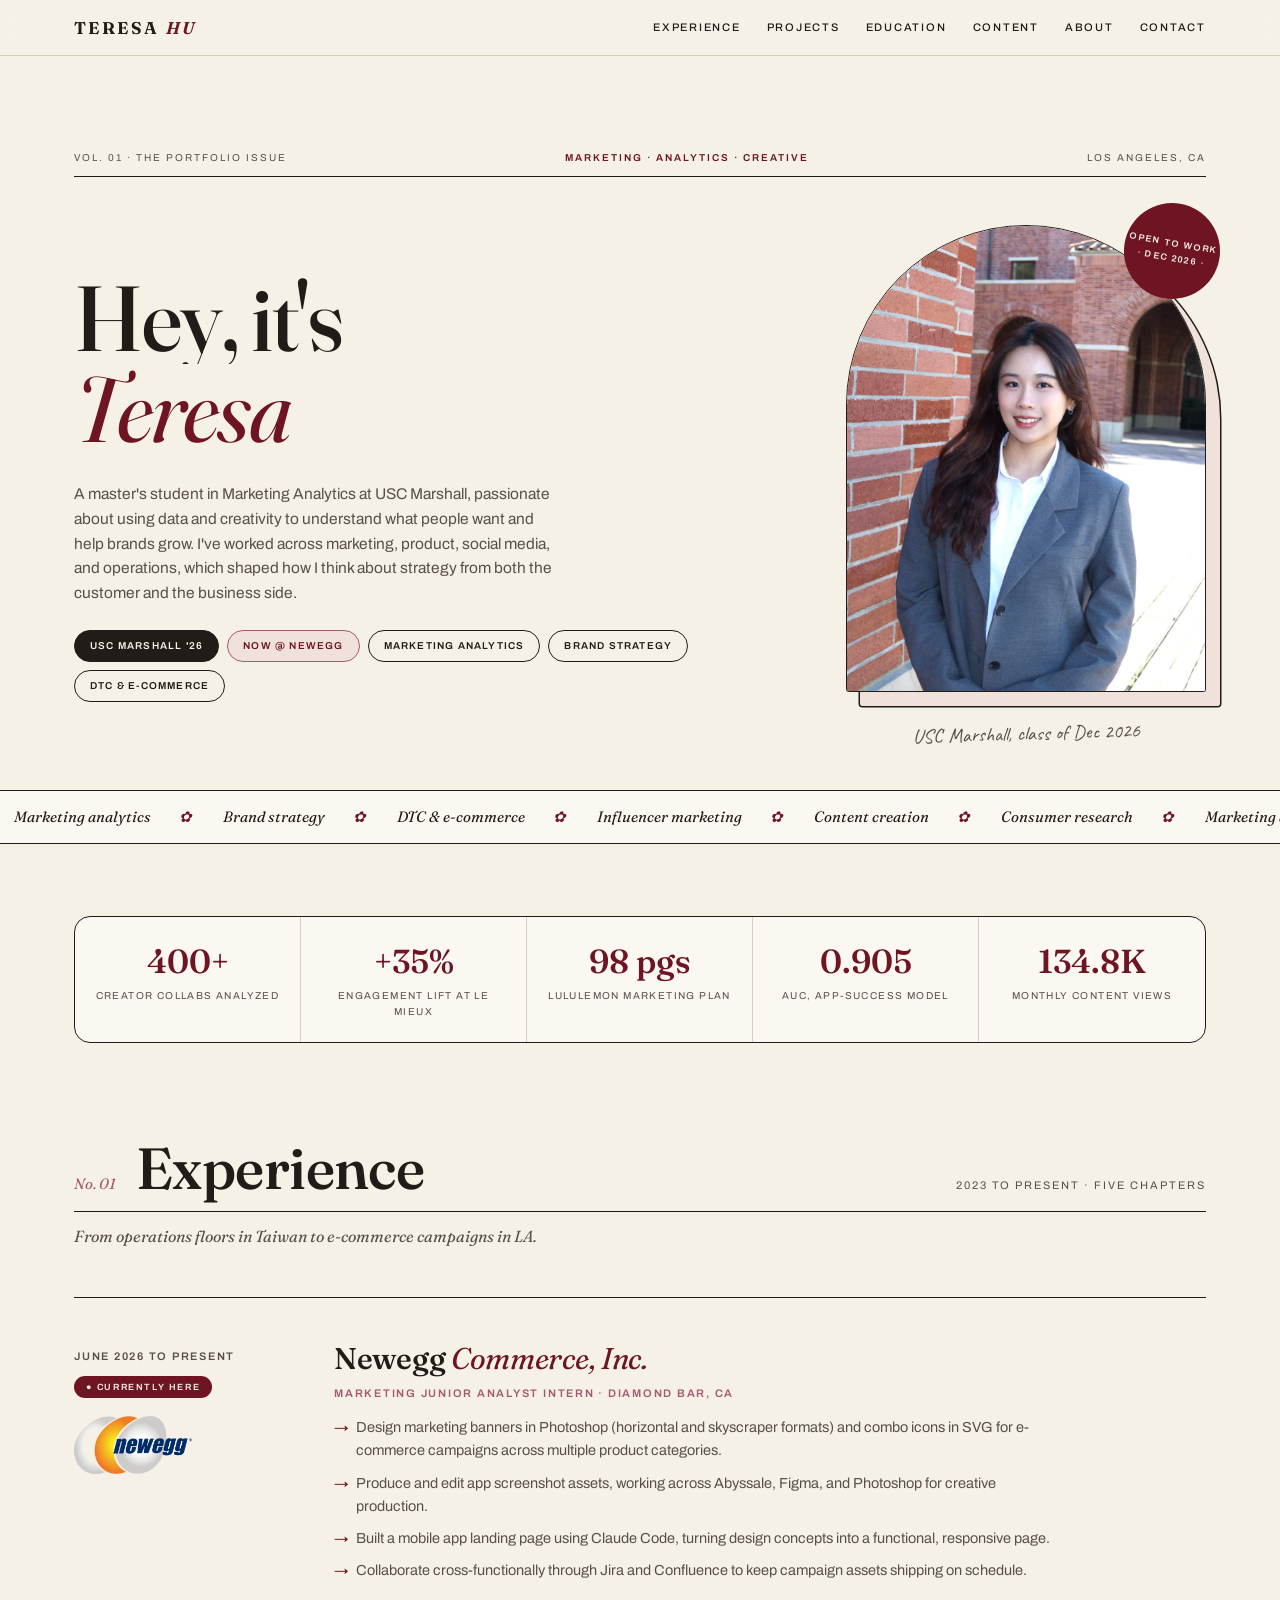
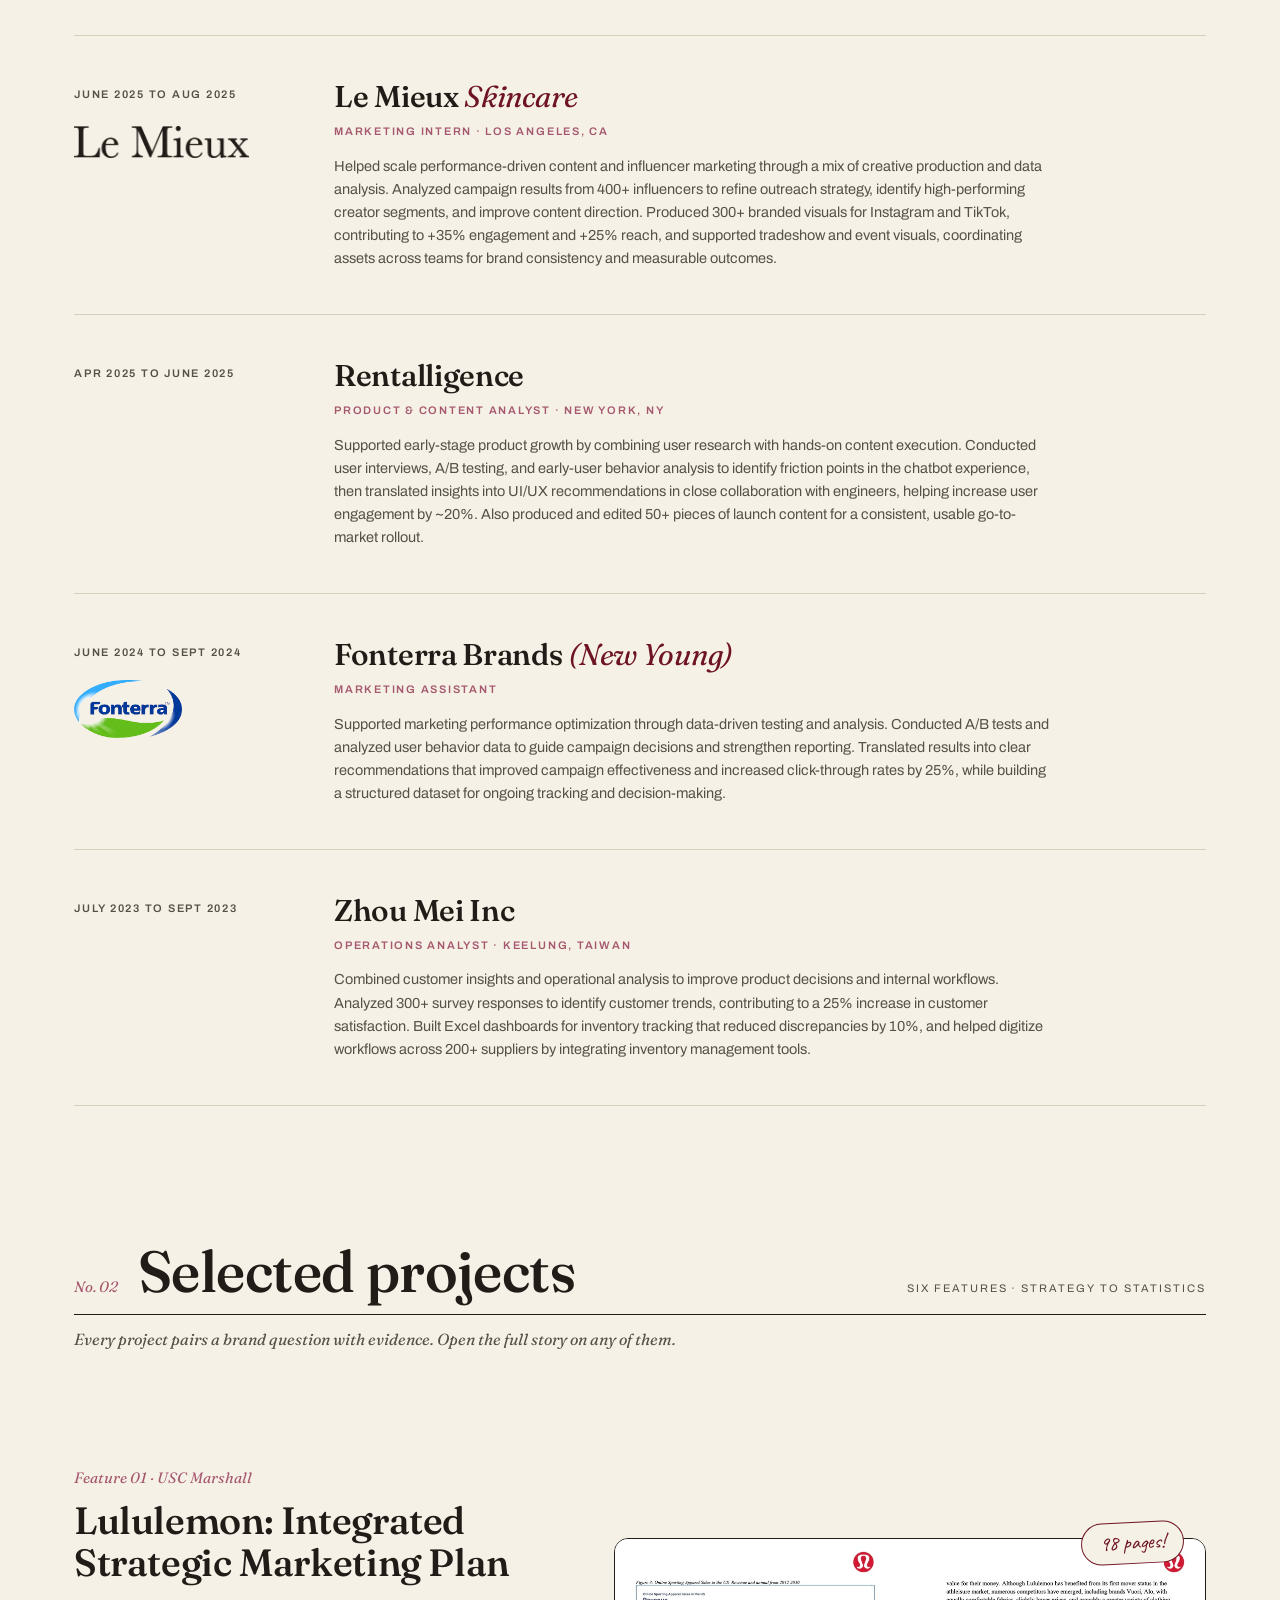
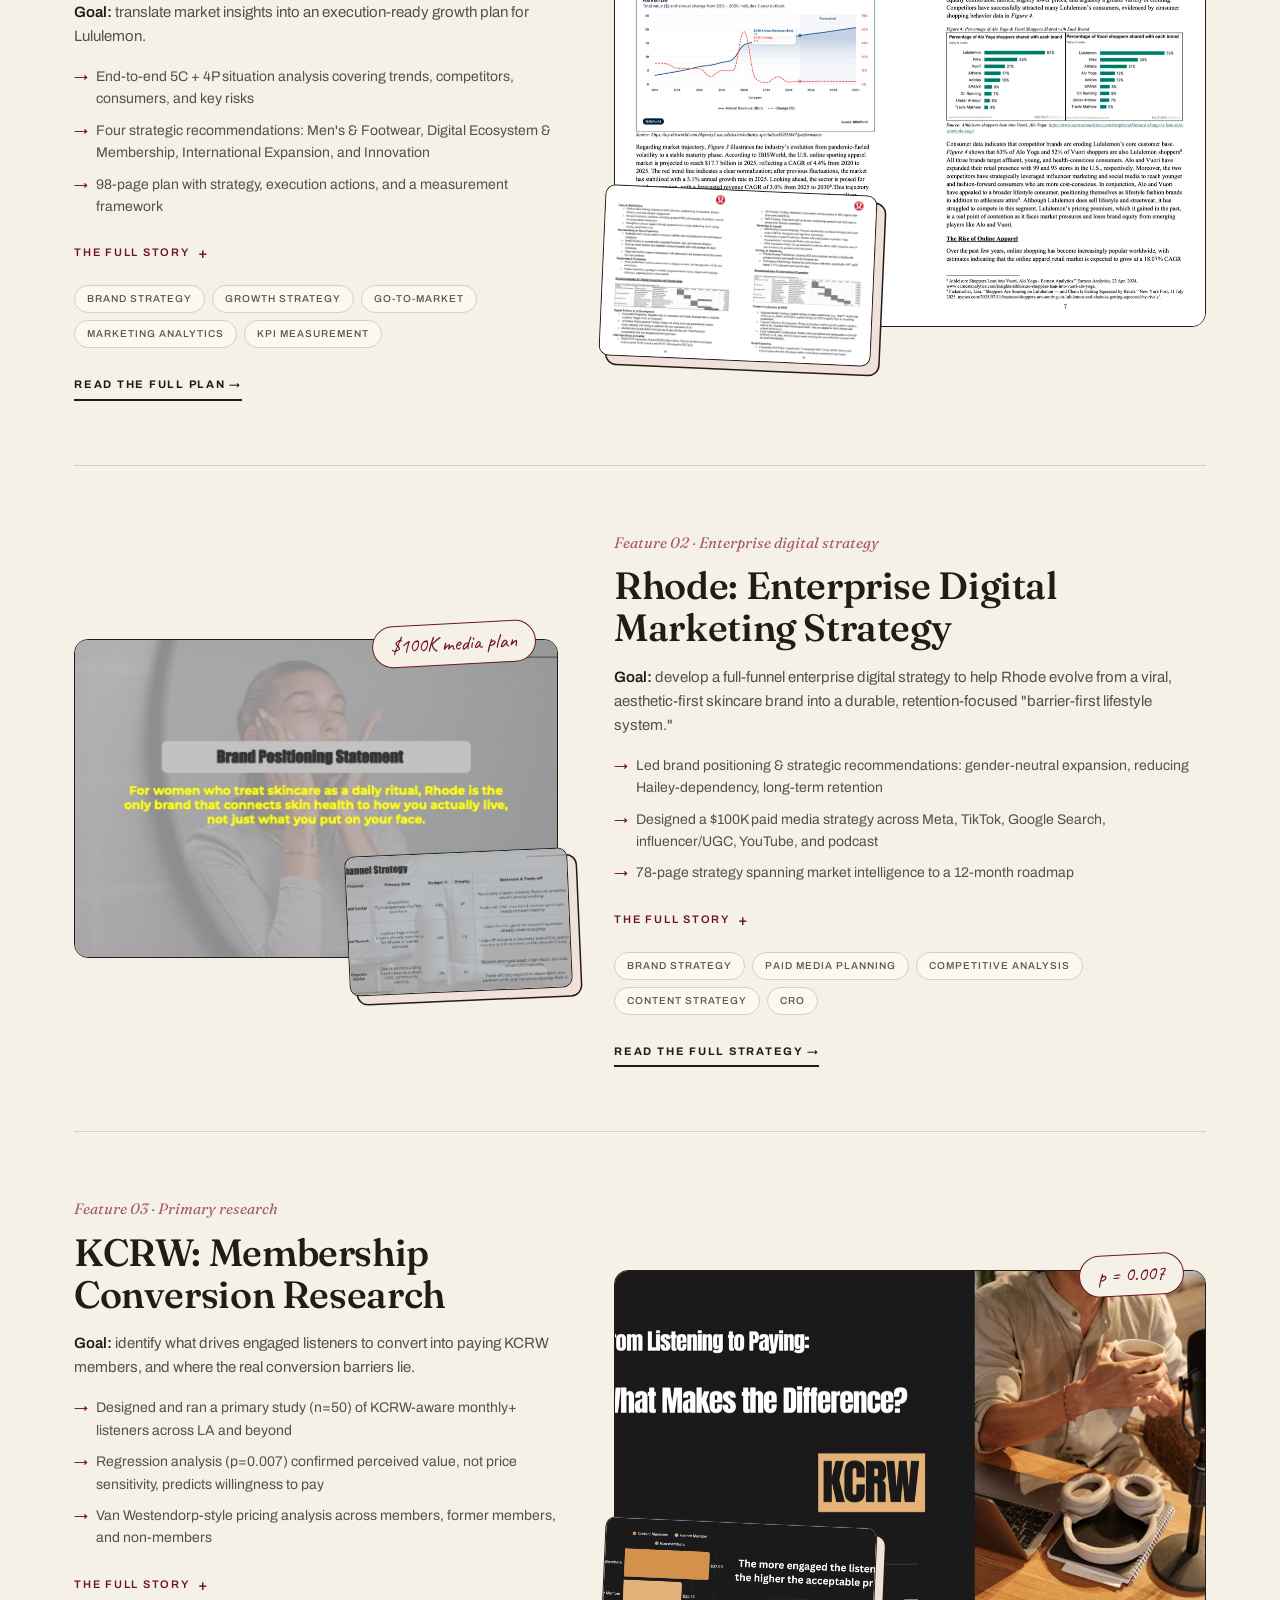
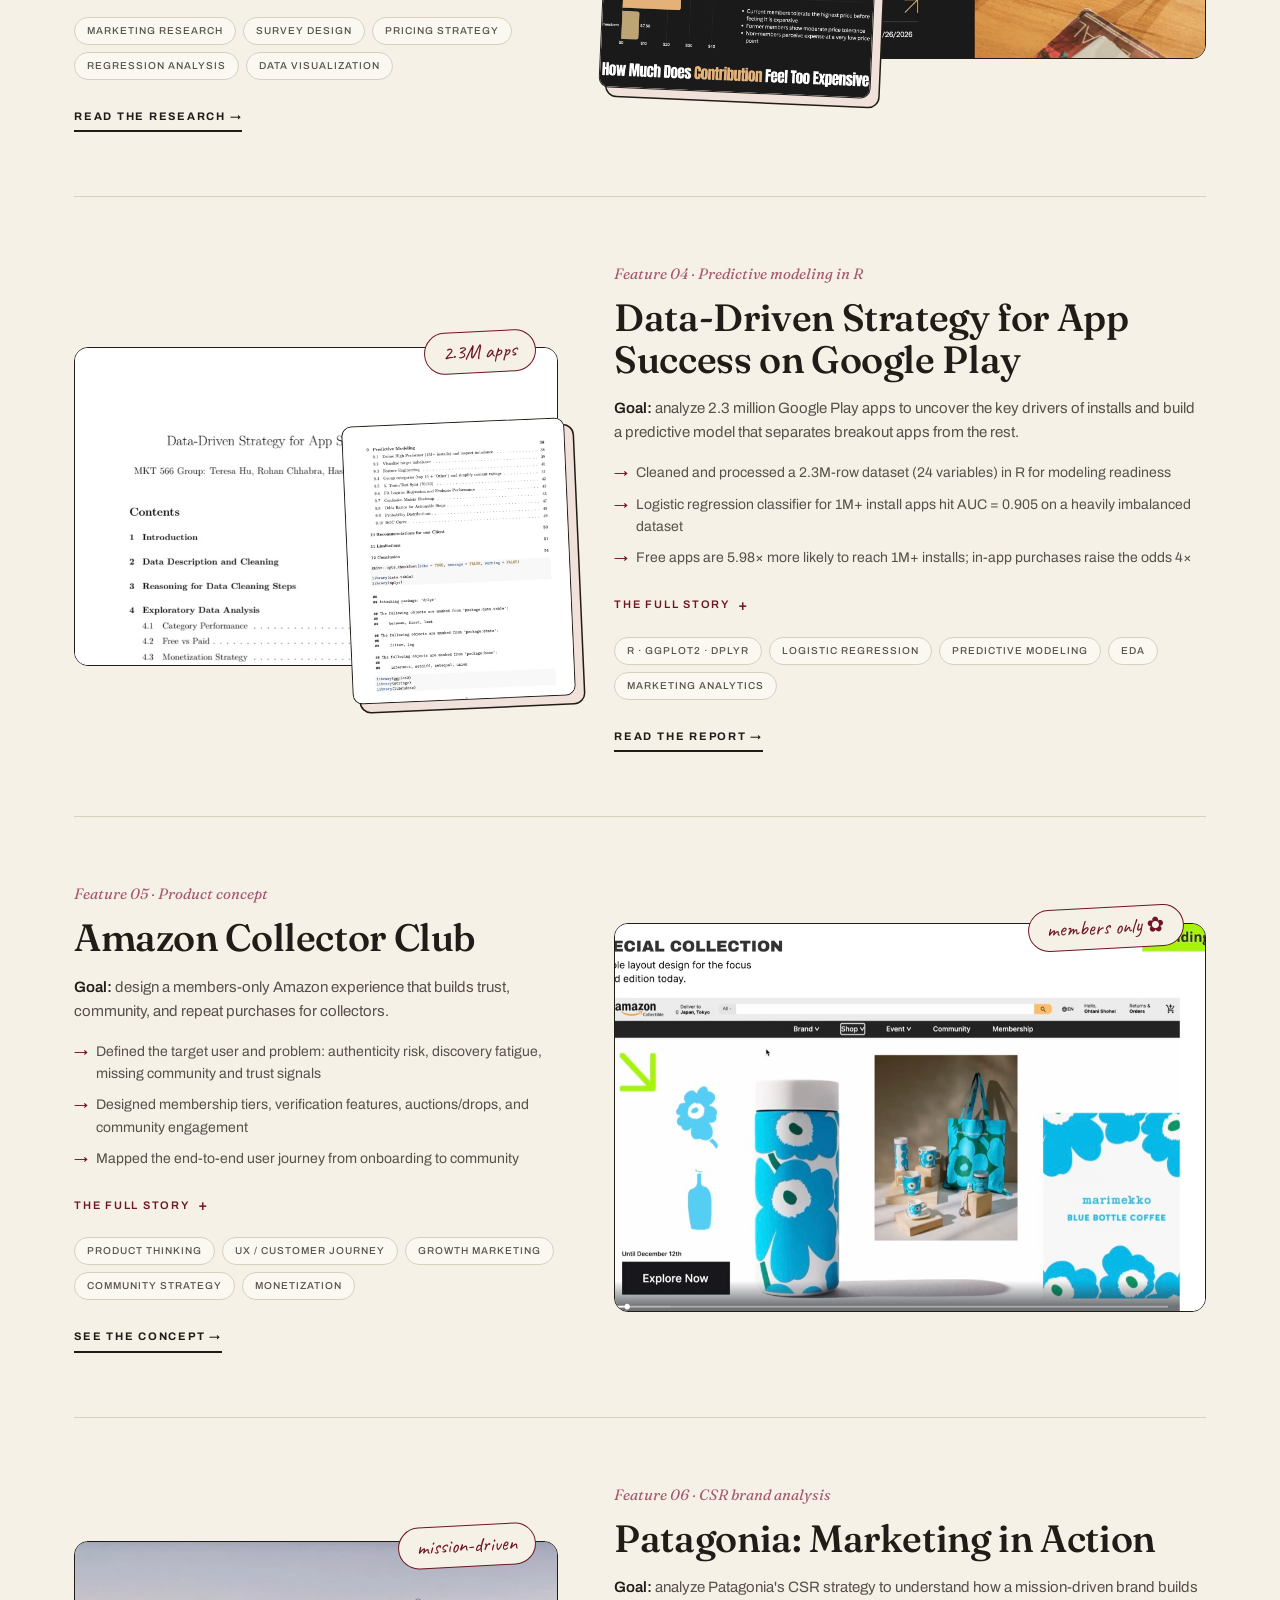
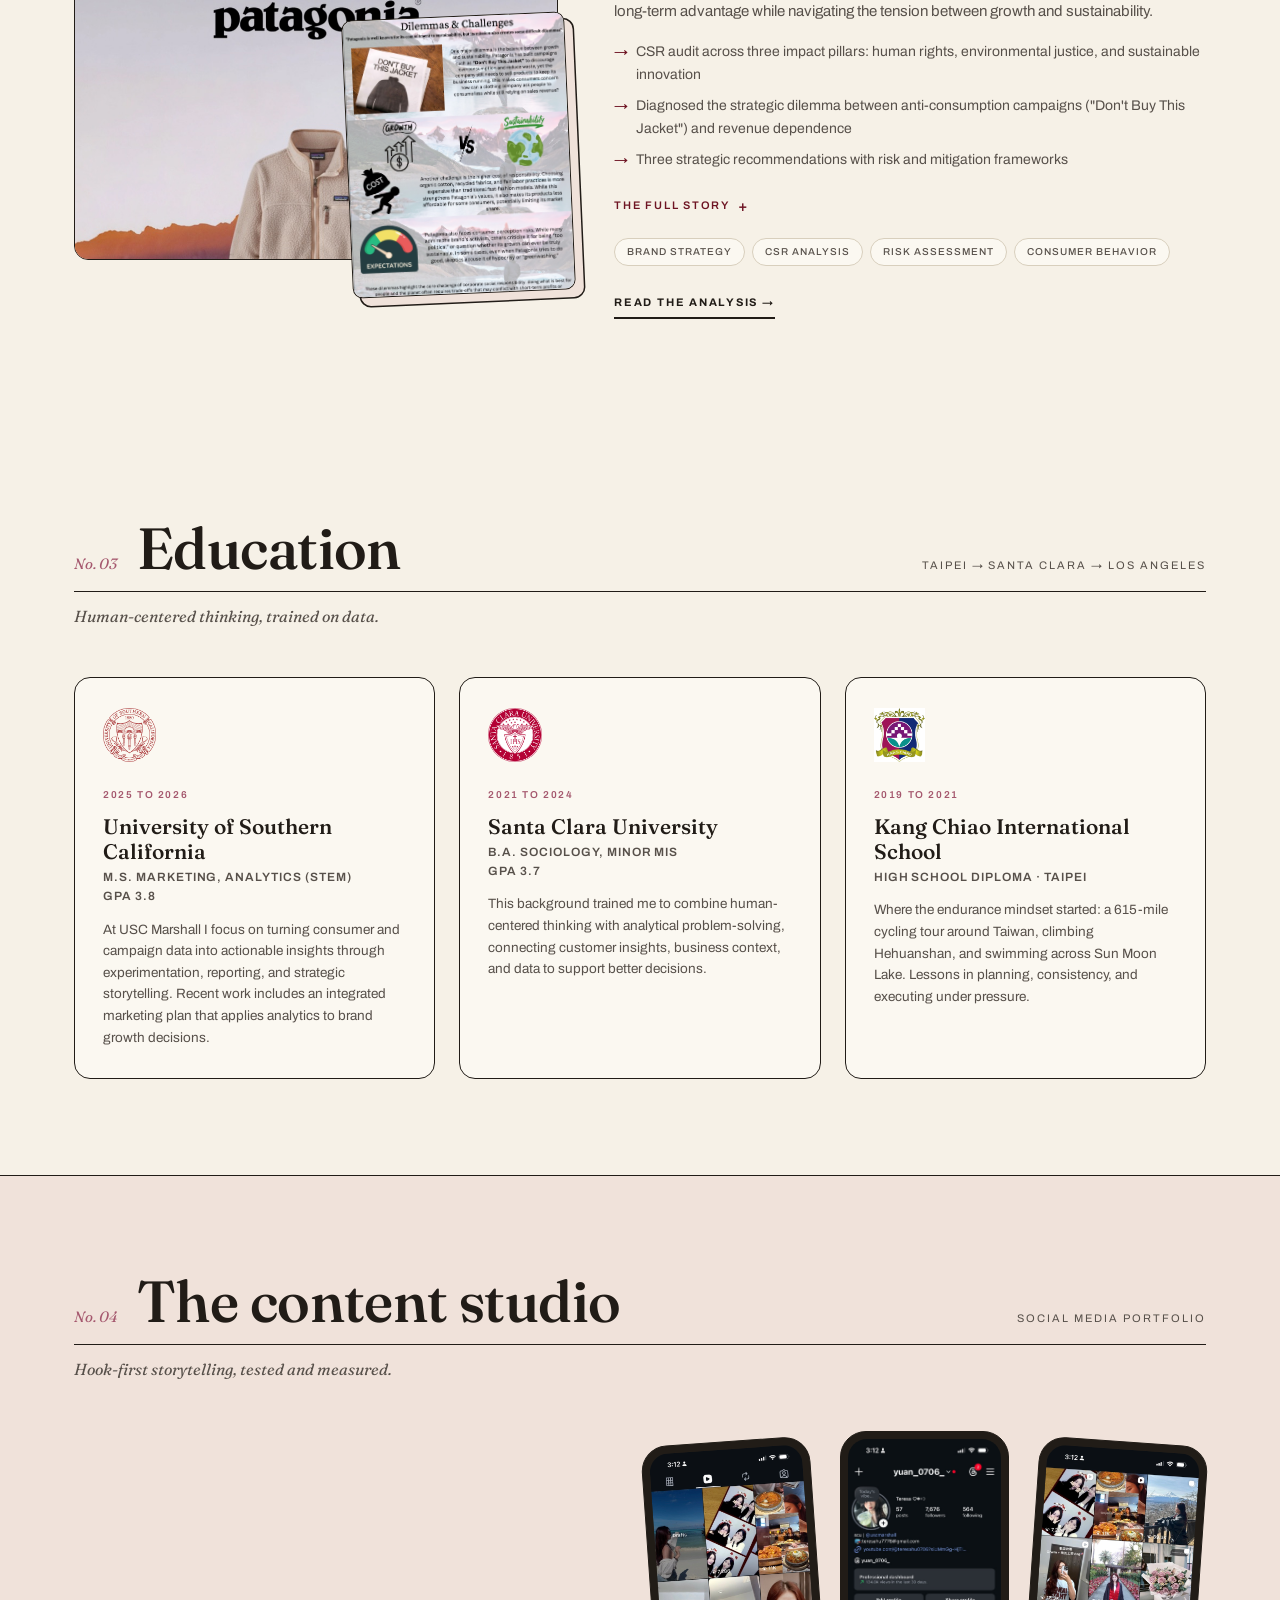
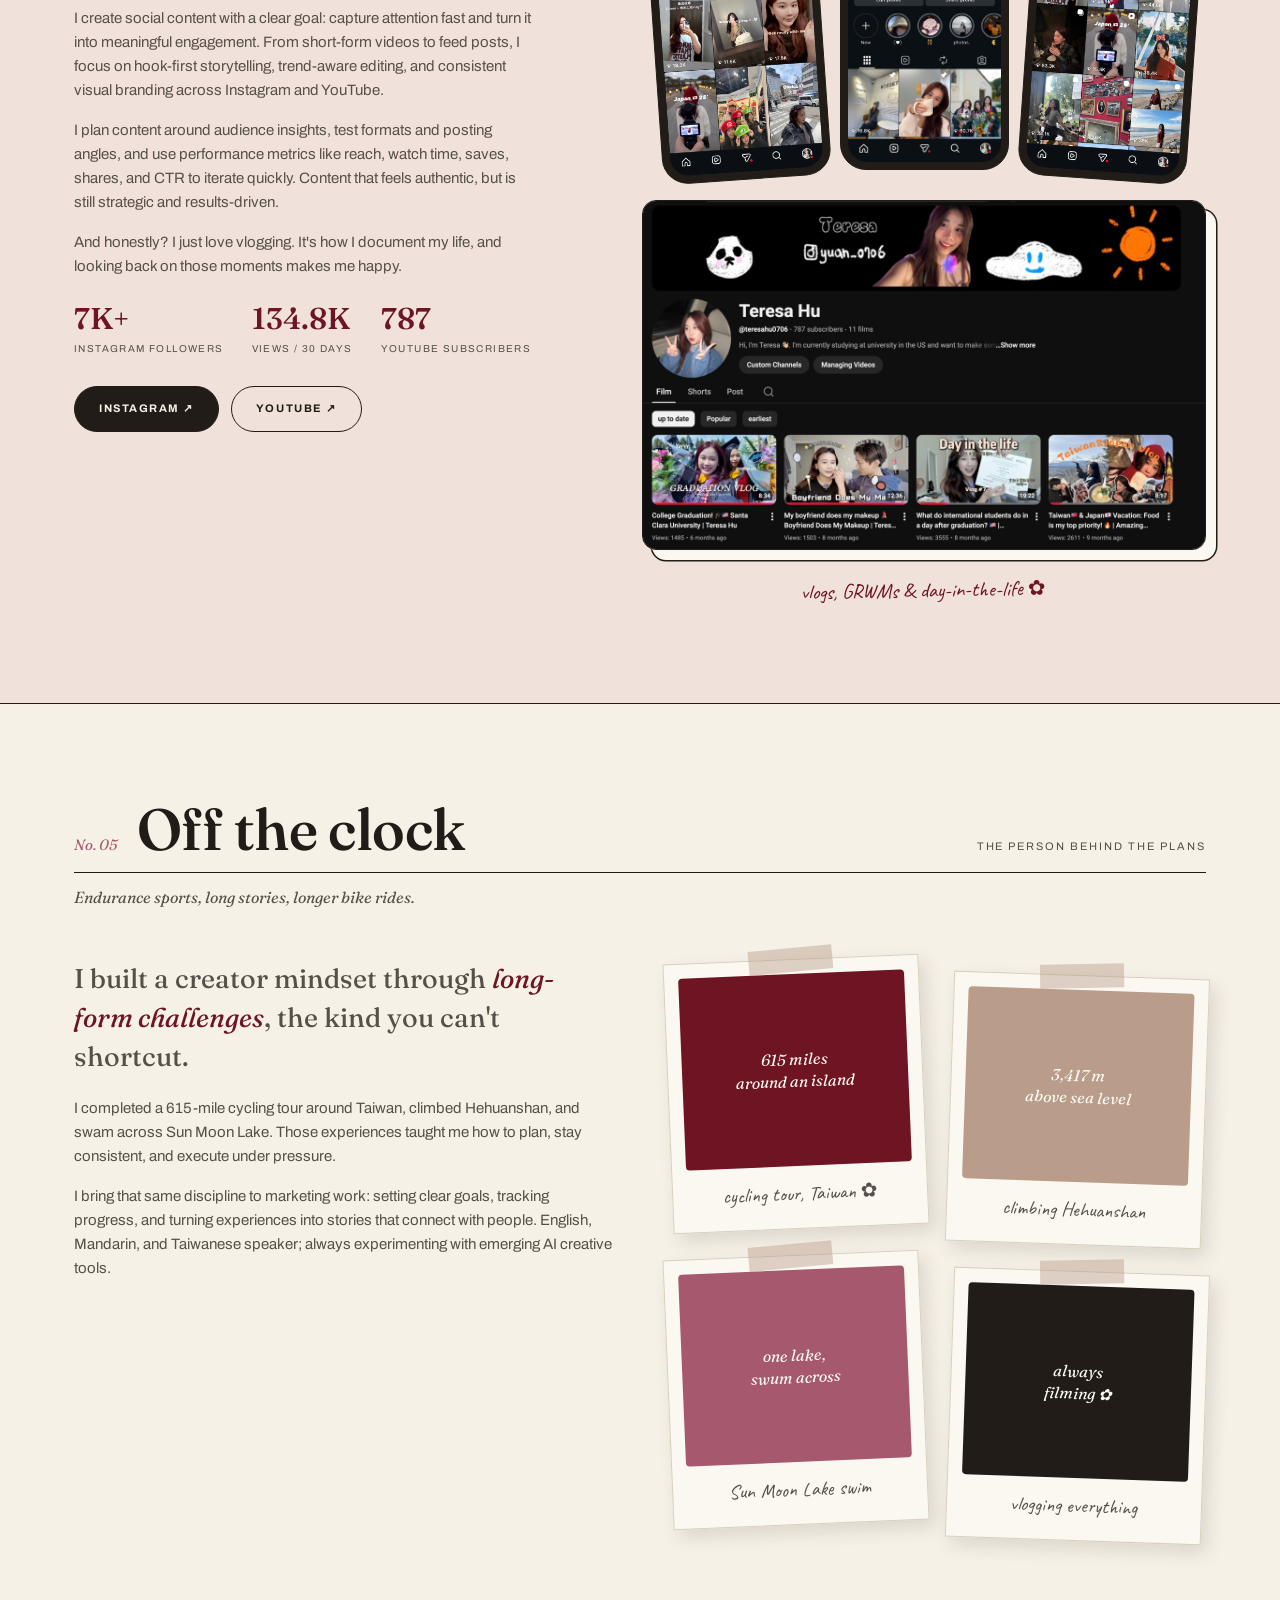
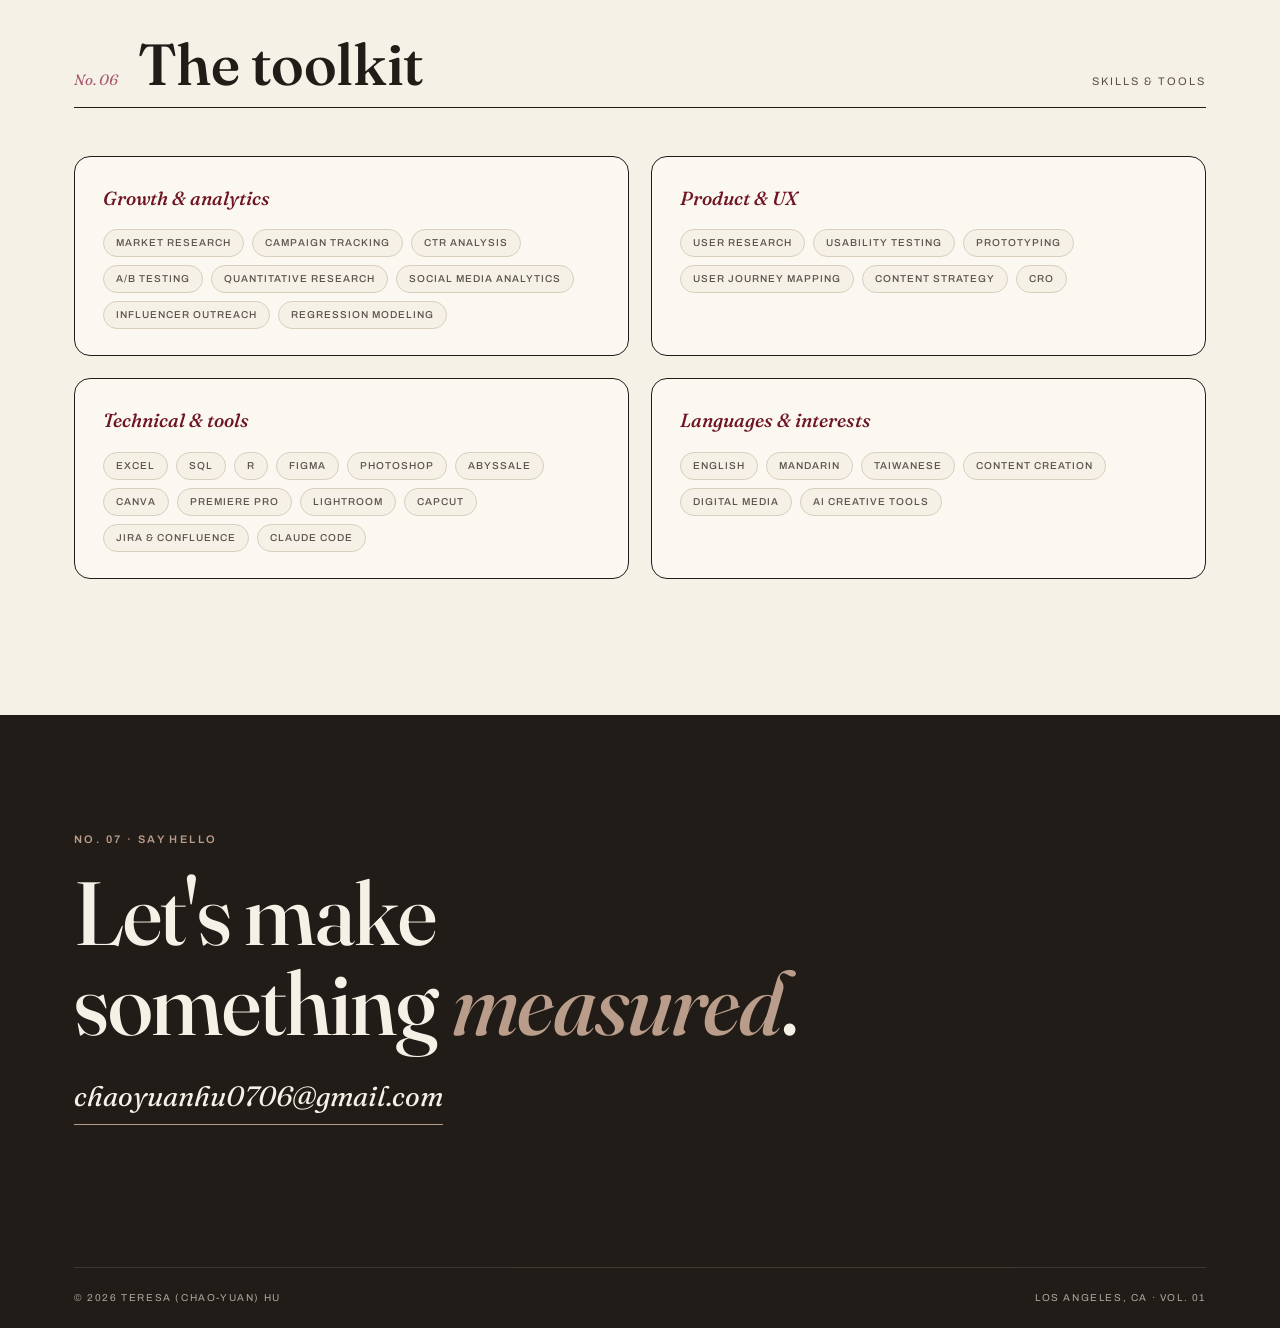
==== commit 78552e50: "Simplify hero copy; enlarge Newegg and Fonterra logos - Hero: replace abstract 'Marketing, measured " ====
--- a/index.html
+++ b/index.html
@@ -39,14 +39,12 @@
       </div>
       <div class="hero-grid">
         <div>
-          <span class="hero-note">hi, it's teresa ✿</span>
           <h1 class="hero-title">
-            <span class="line"><span>Marketing,</span></span>
-            <span class="line"><span><em>measured</em></span></span>
-            <span class="line"><span>&amp; made.</span></span>
+            <span class="line"><span>Hey, it's</span></span>
+            <span class="line"><span><em>Teresa</em></span></span>
           </h1>
           <p class="hero-copy">
-            I'm Teresa Hu, a Master's student in Marketing Analytics at USC Marshall, passionate
+            A master's student in Marketing Analytics at USC Marshall, passionate
             about using data and creativity to understand what people want and help brands grow.
             I've worked across marketing, product, social media, and operations, which shaped how
             I think about strategy from both the customer and the business side.
--- a/styles.css
+++ b/styles.css
@@ -525,9 +525,14 @@
 .xp-logo img {
   height: 40px;
   width: auto;
-  max-width: 170px;
+  max-width: 175px;
   object-fit: contain;
   display: block;
+}
+.xp-logo img[src*="newegg"],
+.xp-logo img[src*="fonterra"] {
+  height: 58px;
+  max-width: 200px;
 }
 .xp h3 {
   font-family: var(--serif);
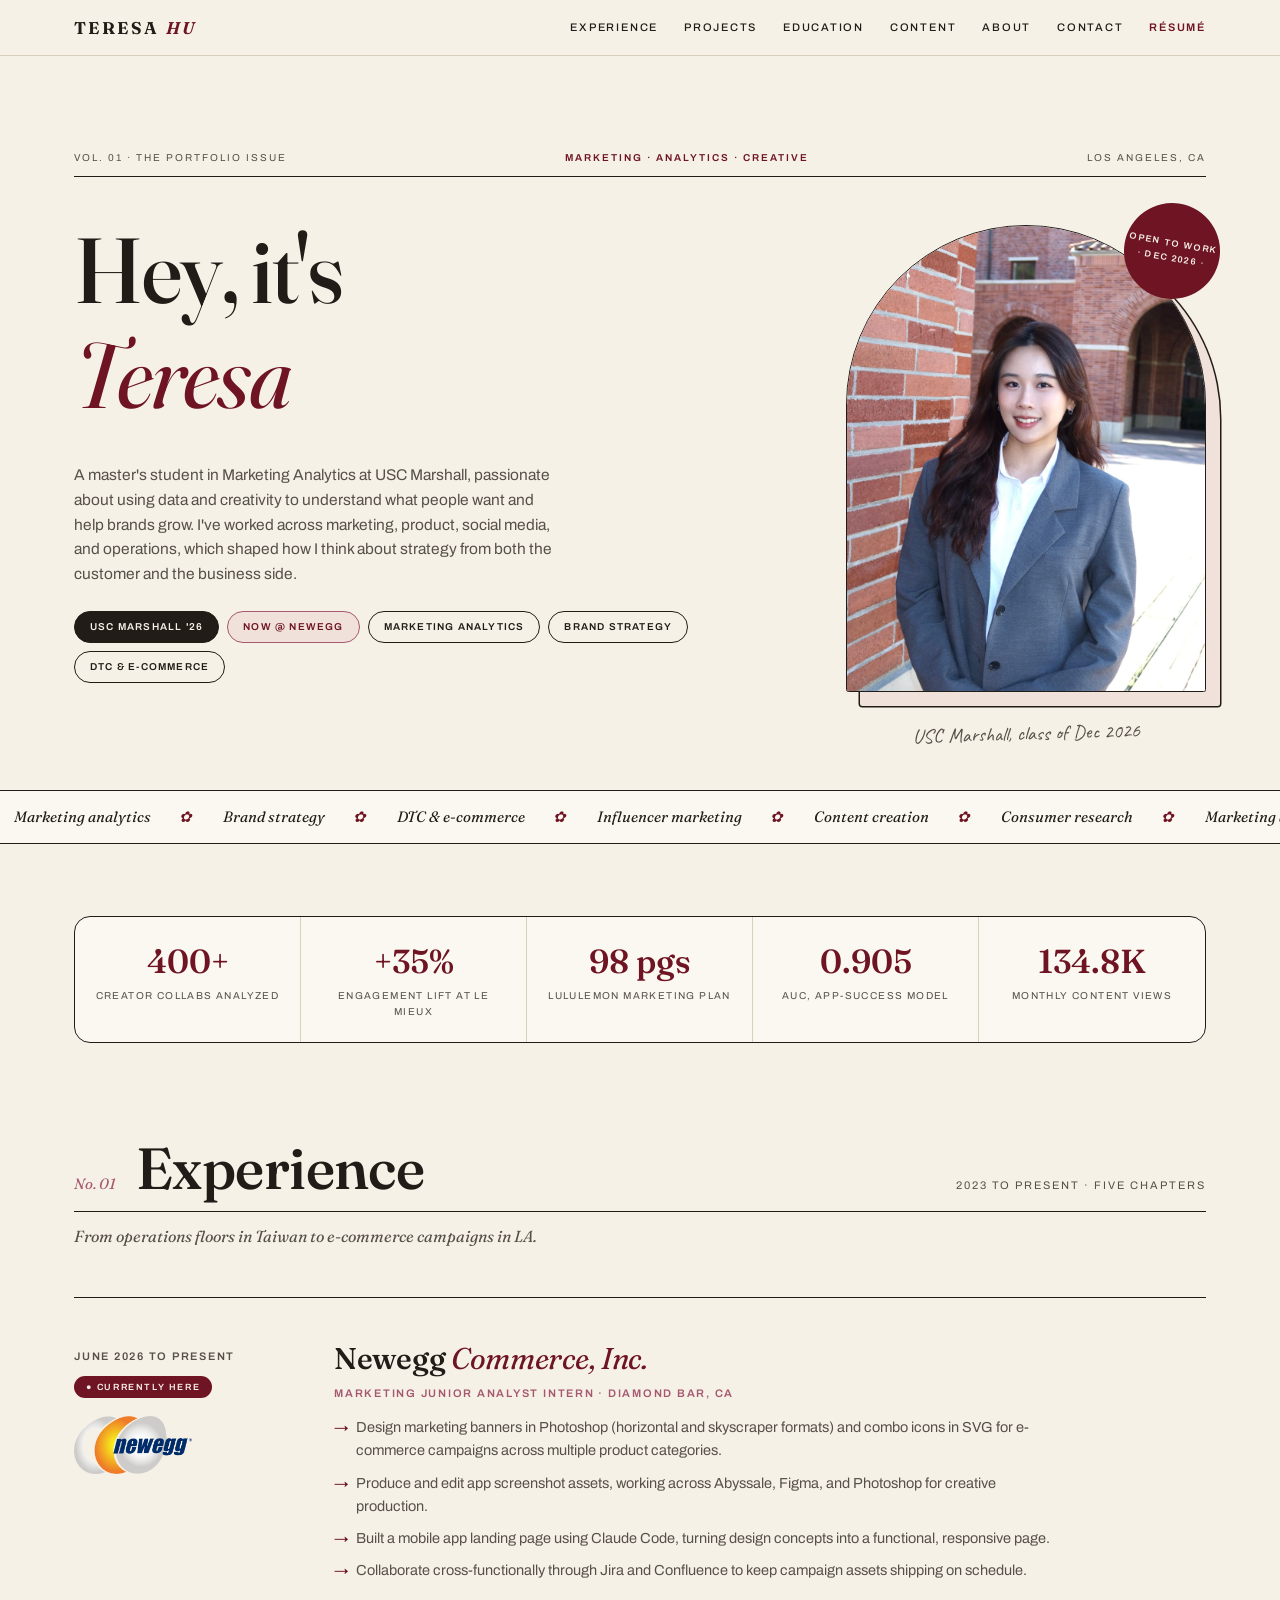
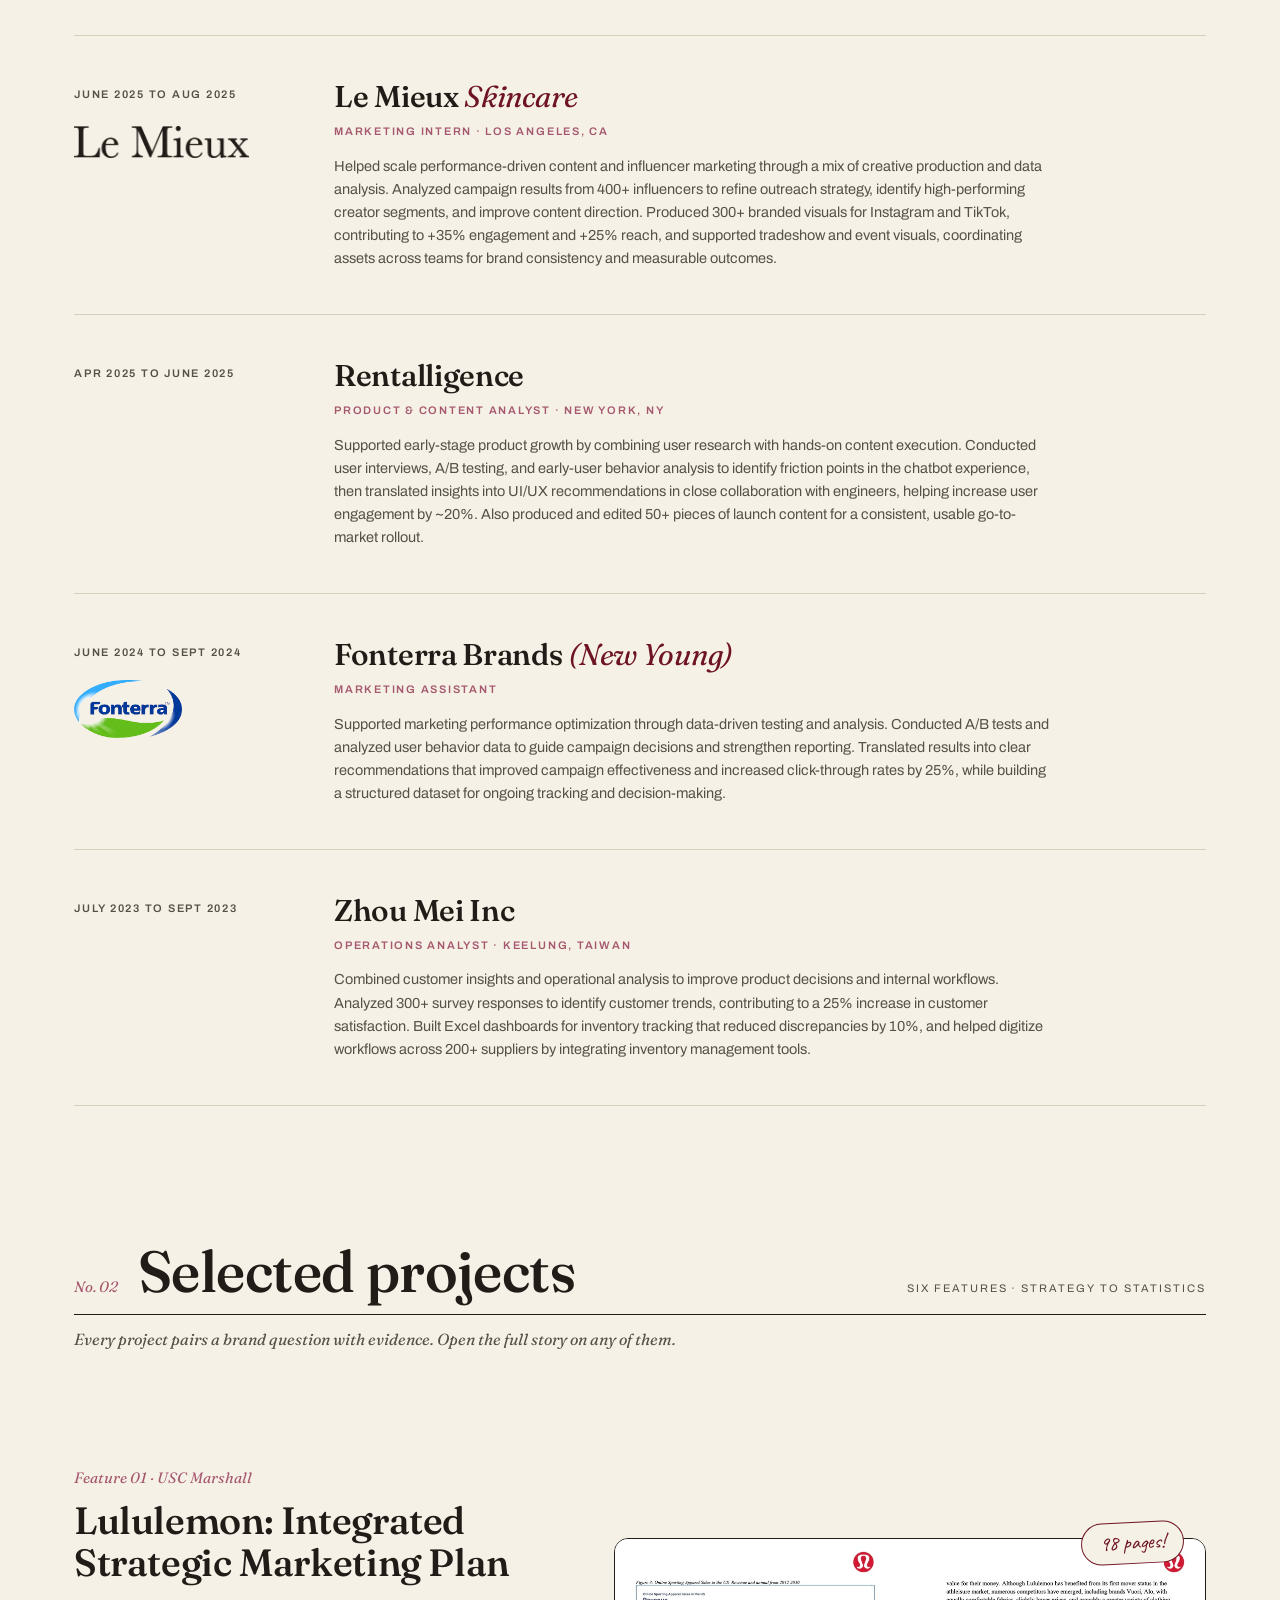
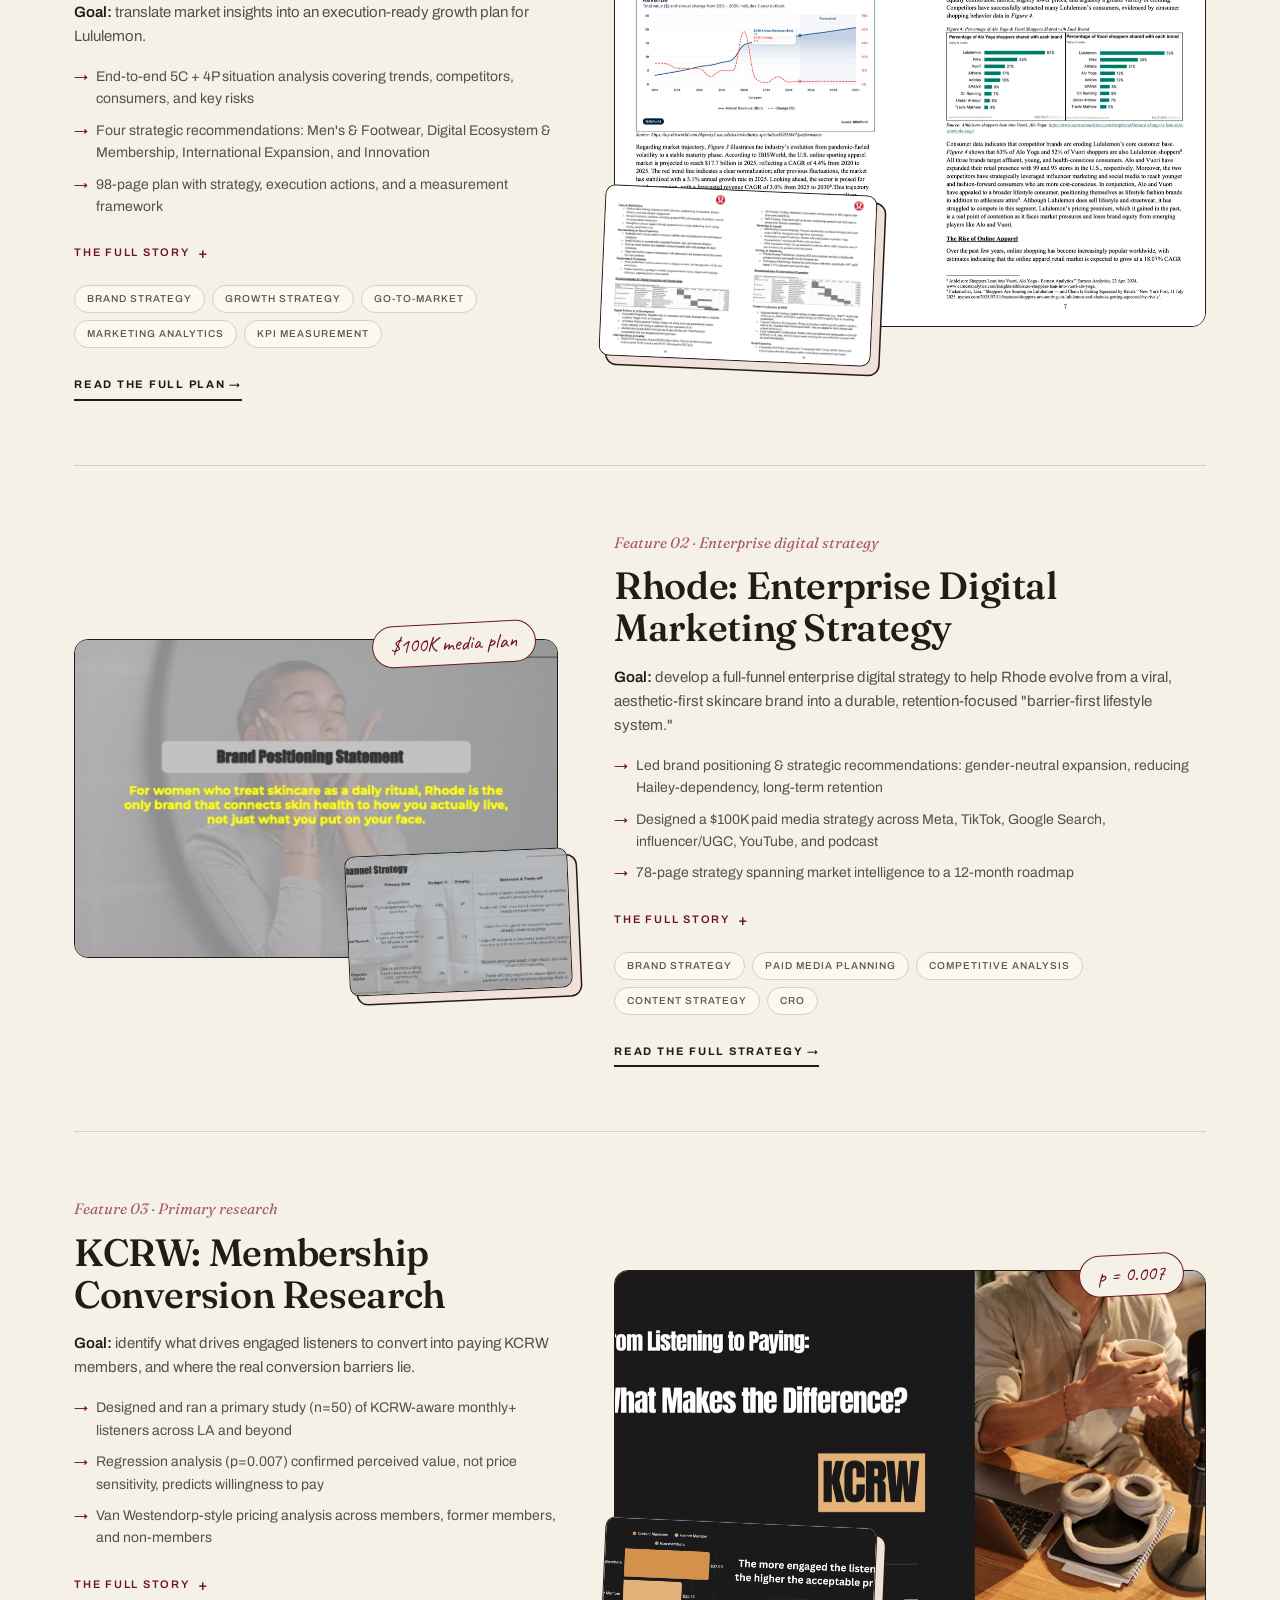
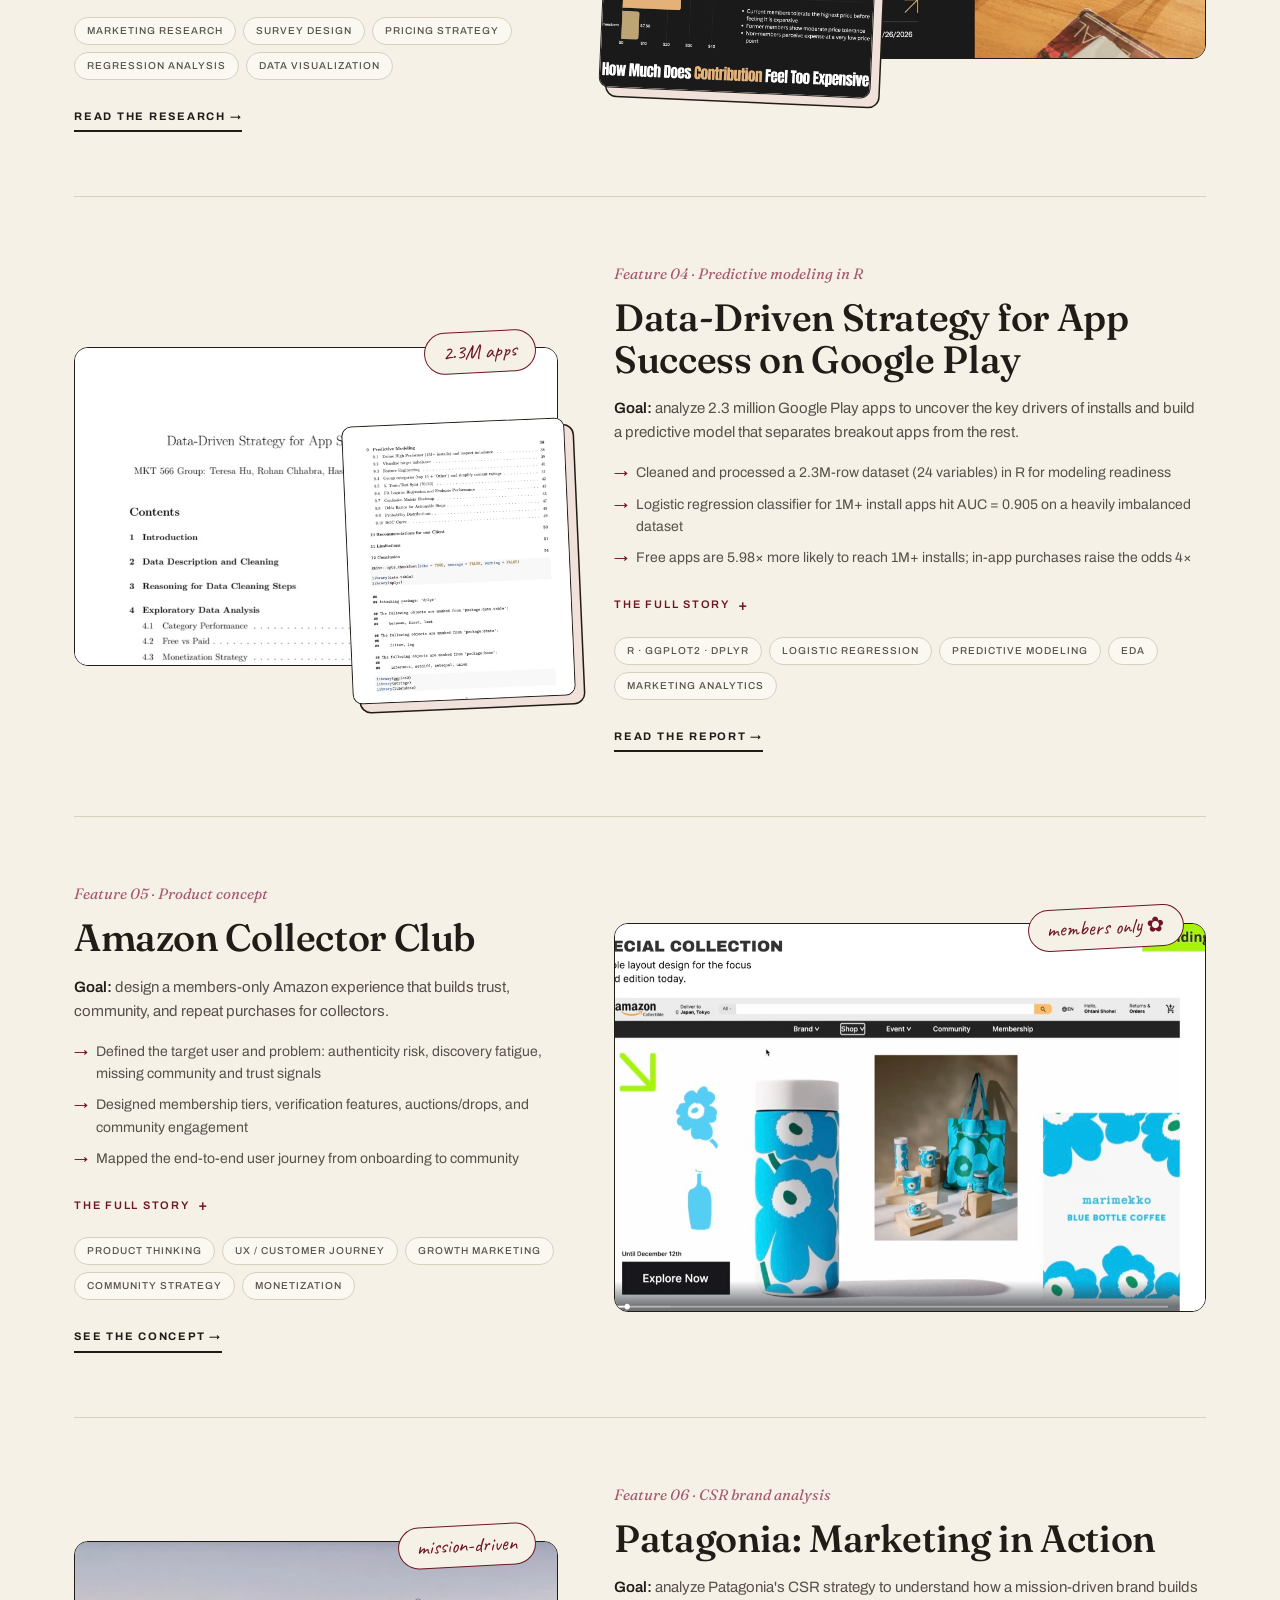
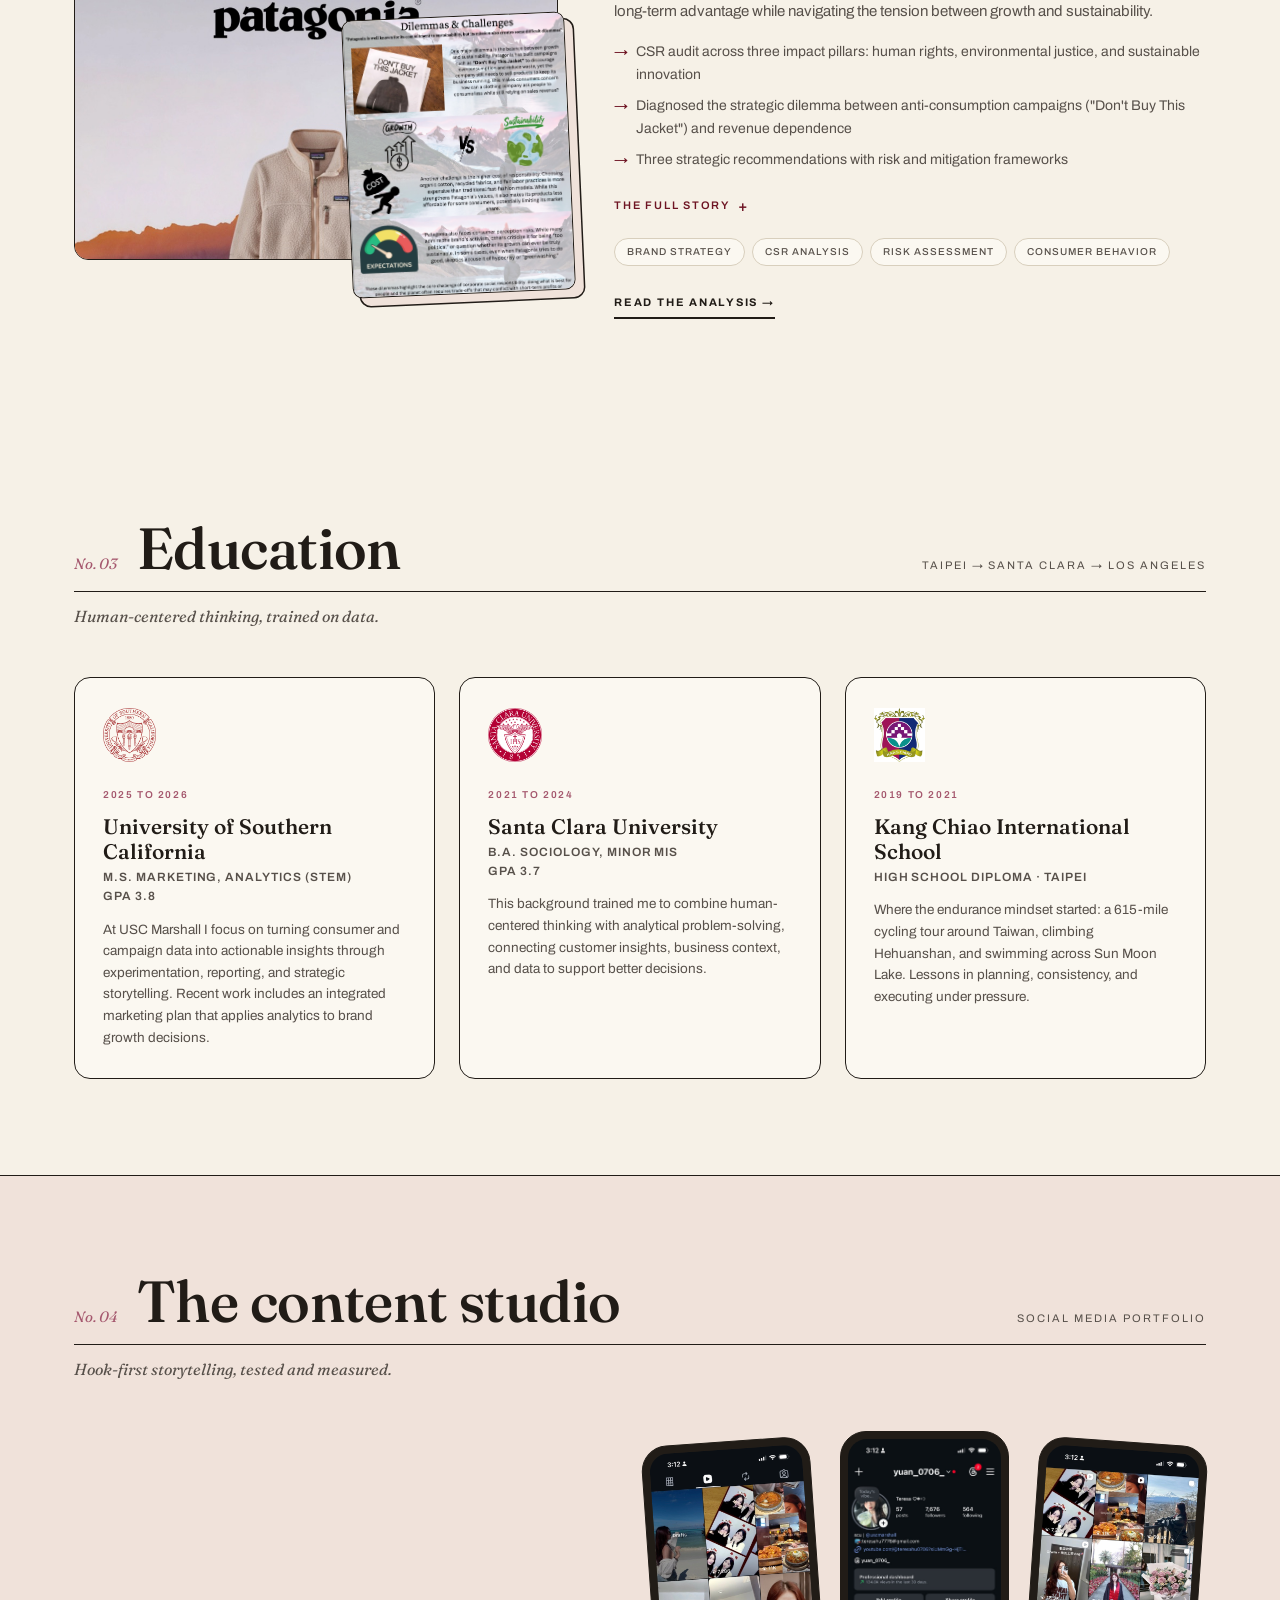
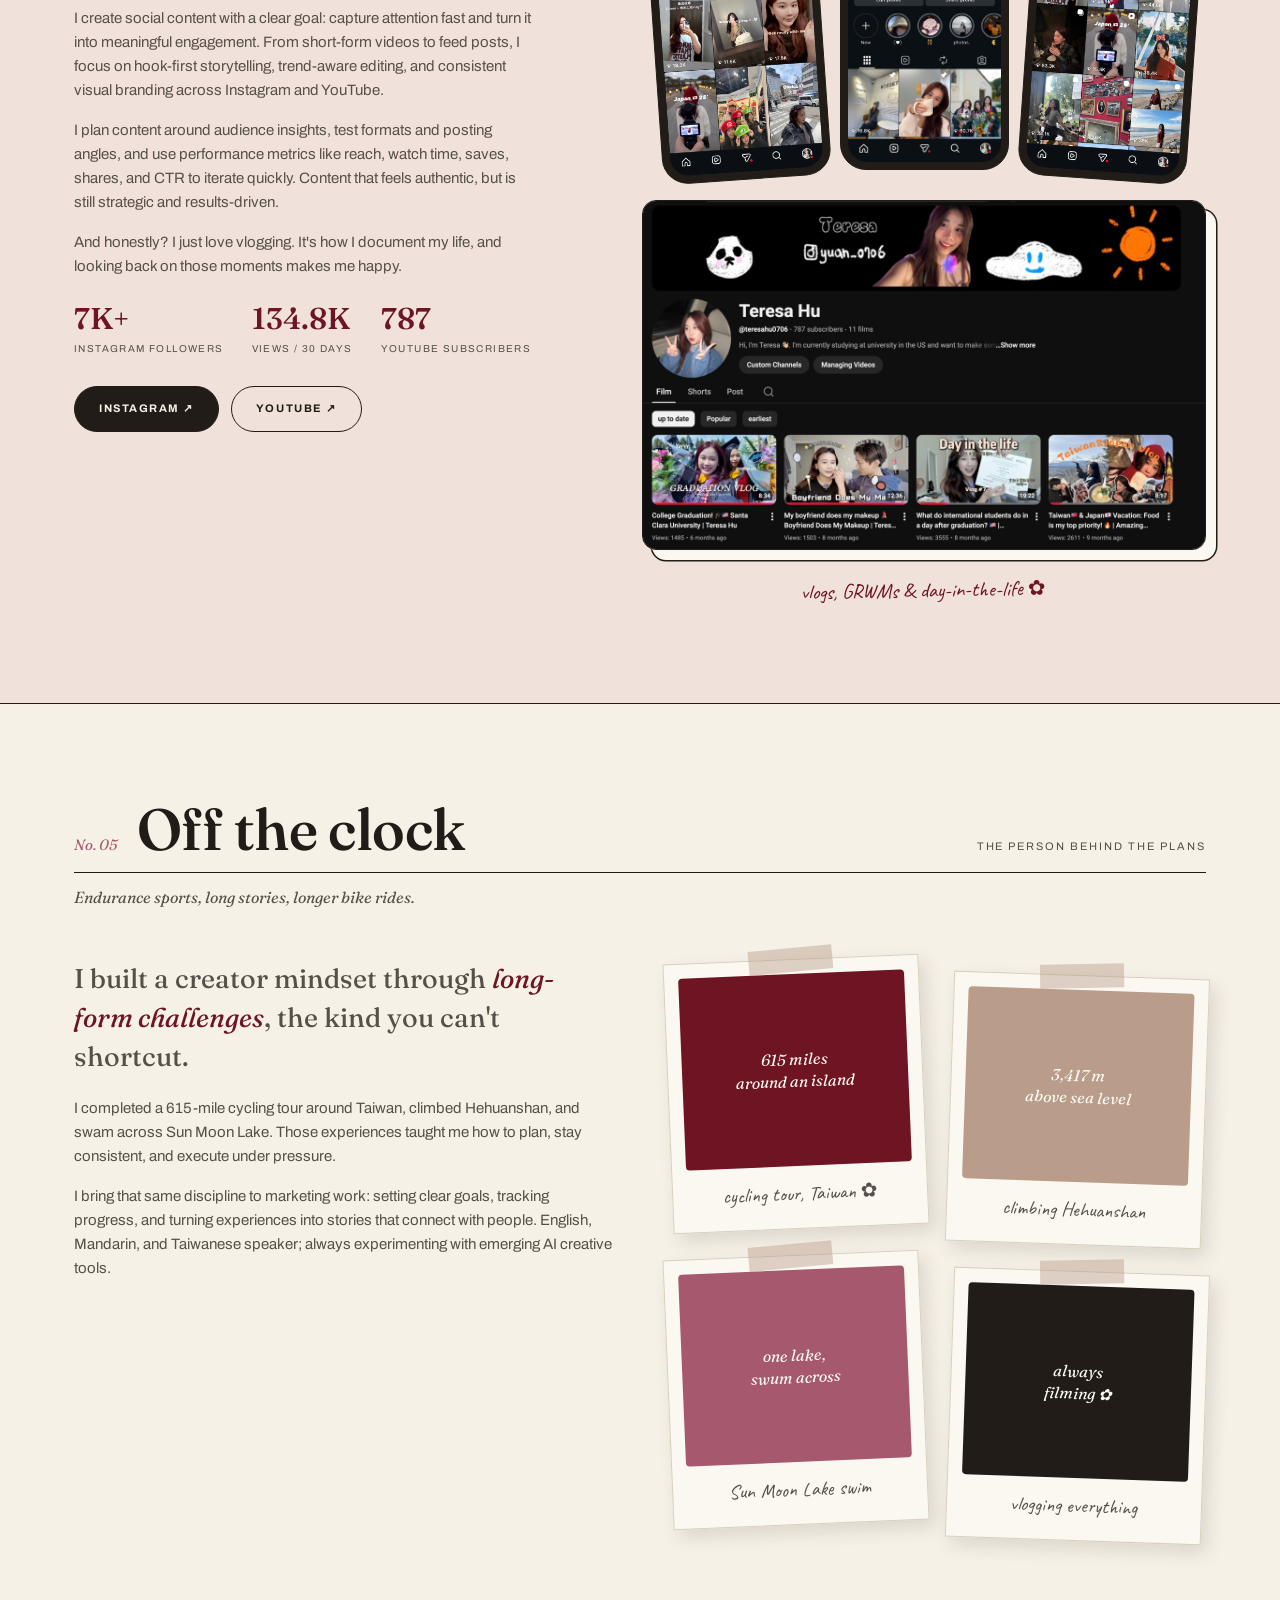
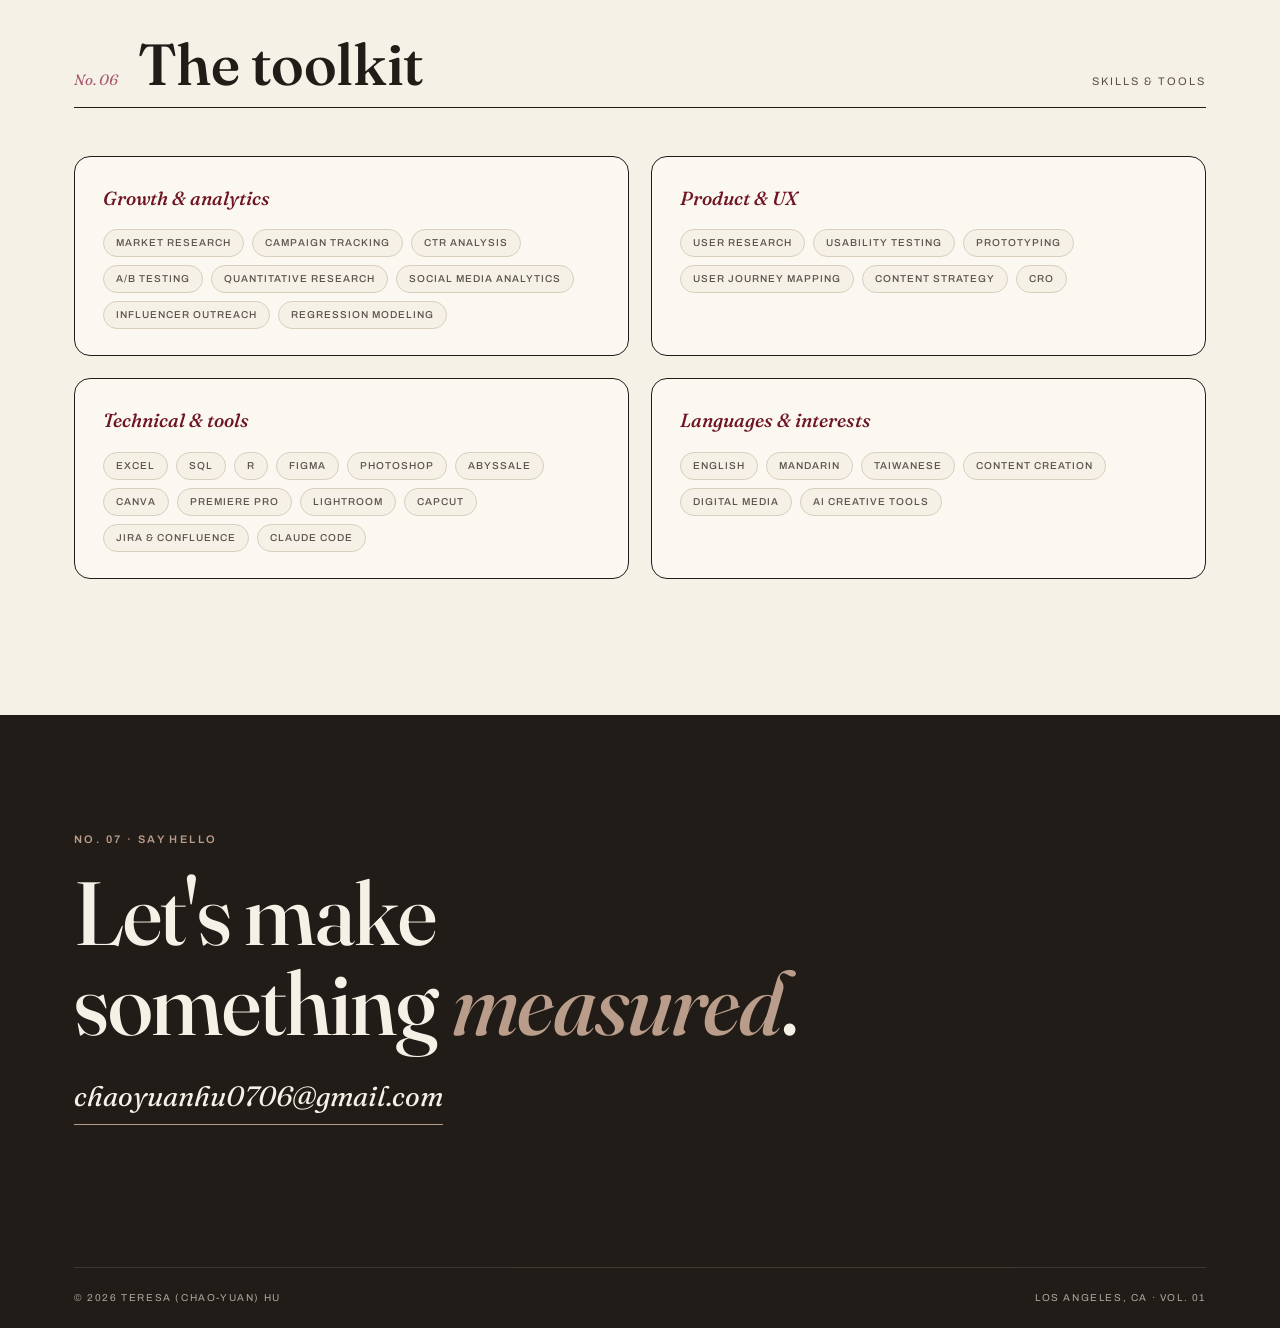
==== commit 4ccf5e05: "Add résumé page with editorial preview and PDF download - New resume.html: masthead-style header, do" ====
--- a/index.html
+++ b/index.html
@@ -25,6 +25,7 @@
         <a href="#content">Content</a>
         <a href="#about">About</a>
         <a href="#contact">Contact</a>
+        <a href="resume.html" class="nav-resume">Résumé</a>
       </nav>
     </div>
   </header>
--- a/styles.css
+++ b/styles.css
@@ -136,6 +136,7 @@
   transition: transform 0.3s ease;
 }
 .nav-links a:hover::after { transform: scaleX(1); }
+.nav-links a.nav-resume { color: var(--oxblood); font-weight: 600; }
 .nav-toggle {
   display: none;
   margin-left: auto;
@@ -173,7 +174,7 @@
   display: grid;
   grid-template-columns: 1.25fr 0.75fr;
   gap: 48px;
-  align-items: center;
+  align-items: start;
   padding: 48px 0 40px;
 }
 .hero-title {
@@ -183,7 +184,7 @@
   line-height: 0.98;
   letter-spacing: -0.015em;
 }
-.hero-title .line { display: block; overflow: hidden; }
+.hero-title .line { display: block; overflow: hidden; padding-bottom: 0.16em; }
 .hero-title .line > span {
   display: inline-block;
   transform: translateY(110%);
@@ -890,3 +891,56 @@
   .polaroids { gap: 18px; }
   .contact { padding-top: 80px; }
 }
+
+/* ---------- résumé page ---------- */
+.resume-page { padding: 140px 0 40px; }
+.resume-head {
+  display: flex;
+  justify-content: space-between;
+  align-items: flex-end;
+  gap: 32px;
+  flex-wrap: wrap;
+  padding: 44px 0 40px;
+}
+.resume-head .kicker { display: block; }
+.resume-title {
+  font-family: var(--serif);
+  font-weight: 500;
+  font-size: clamp(46px, 6.4vw, 80px);
+  line-height: 1;
+  letter-spacing: -0.015em;
+  margin: 14px 0 18px;
+}
+.resume-title em { font-style: italic; color: var(--oxblood); }
+.resume-sub {
+  max-width: 520px;
+  font-size: 15.5px;
+  color: var(--ink-soft);
+}
+.resume-actions { display: flex; gap: 12px; flex-wrap: wrap; }
+.resume-frame {
+  display: block;
+  max-width: 860px;
+  margin: 0 auto;
+  border: 1.5px solid var(--ink);
+  border-radius: 16px;
+  overflow: hidden;
+  background: #fff;
+  box-shadow: 14px 14px 0 var(--blush), 14px 14px 0 1.5px var(--ink);
+}
+.resume-doc {
+  display: block;
+  width: 100%;
+  height: auto;
+  border: none;
+  background: #fff;
+  transition: transform 0.6s ease;
+}
+.resume-frame:hover .resume-doc { transform: scale(1.012); }
+@media (max-width: 720px) {
+  .resume-page { padding-top: 110px; }
+  .resume-head { align-items: flex-start; }
+  .resume-actions { width: 100%; }
+  .resume-actions .btn { flex: 1; justify-content: center; }
+  .resume-frame { box-shadow: 8px 8px 0 var(--blush), 8px 8px 0 1.5px var(--ink); }
+}
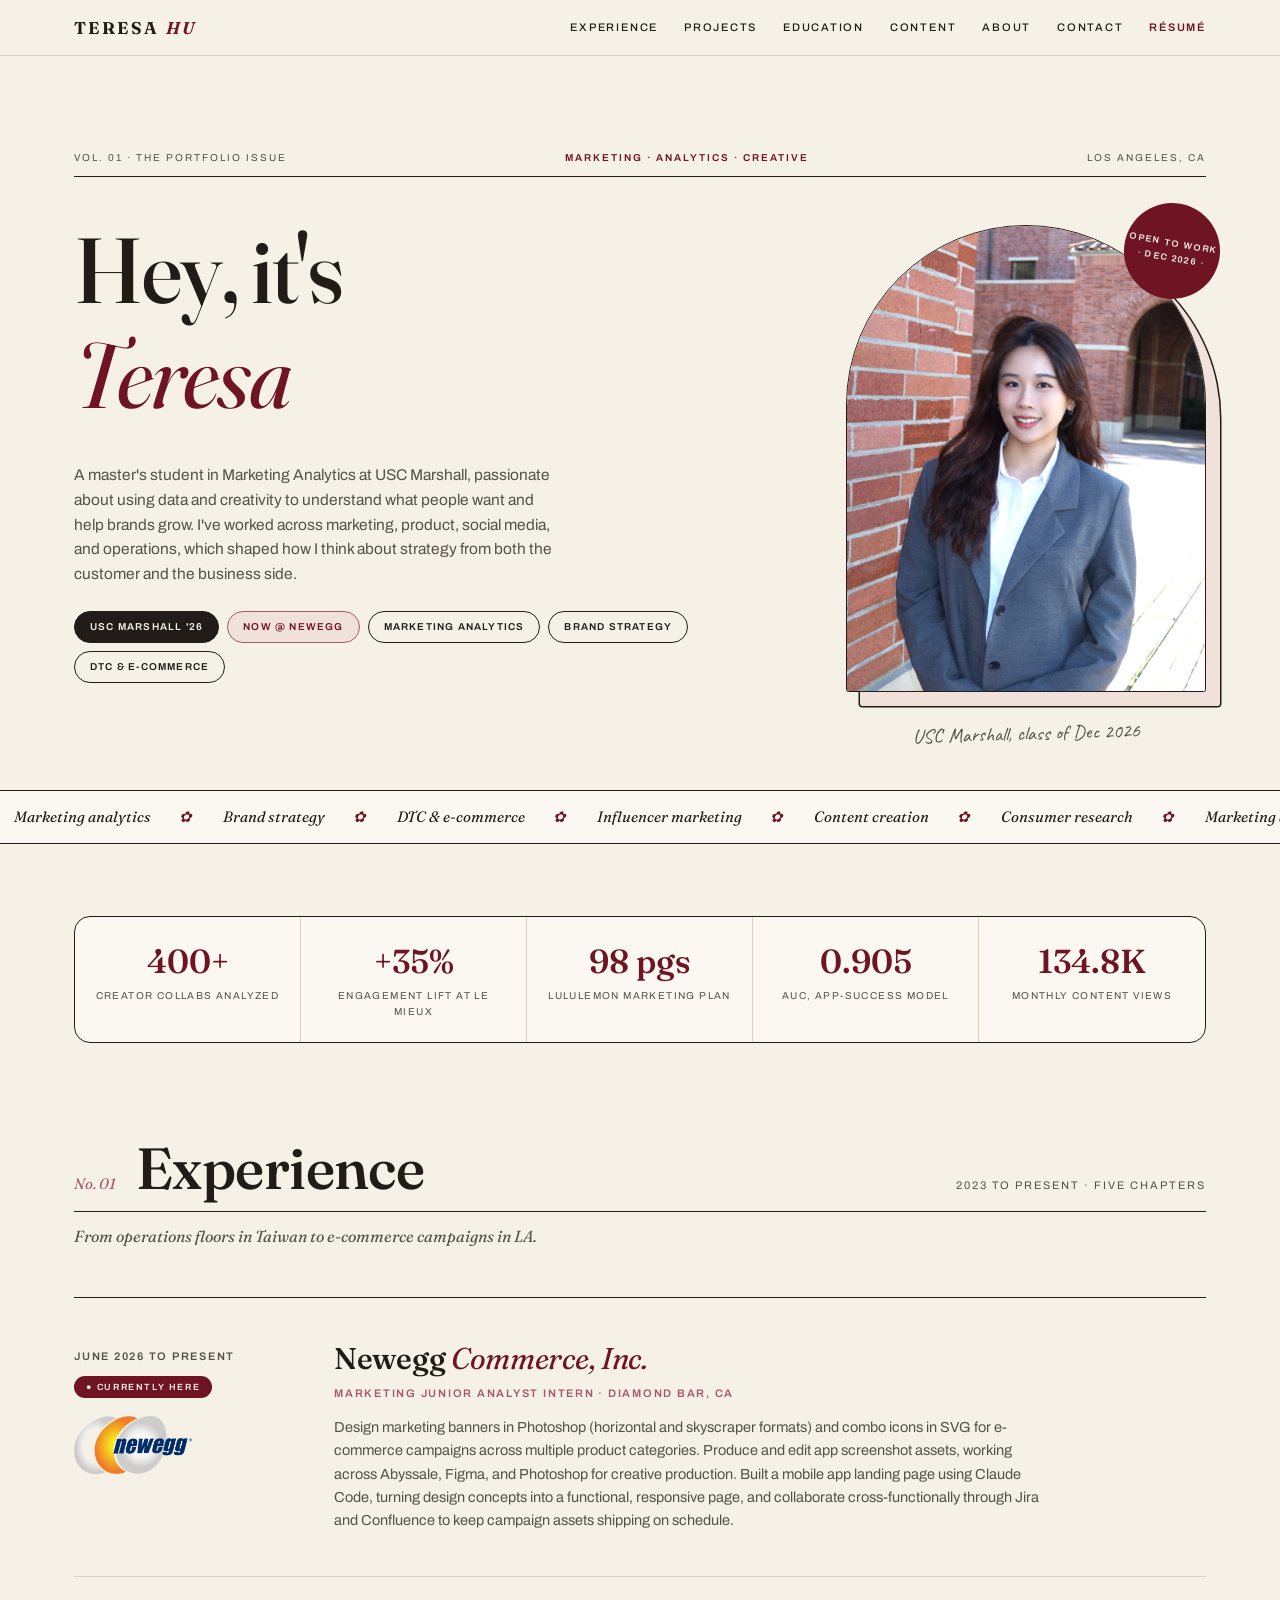
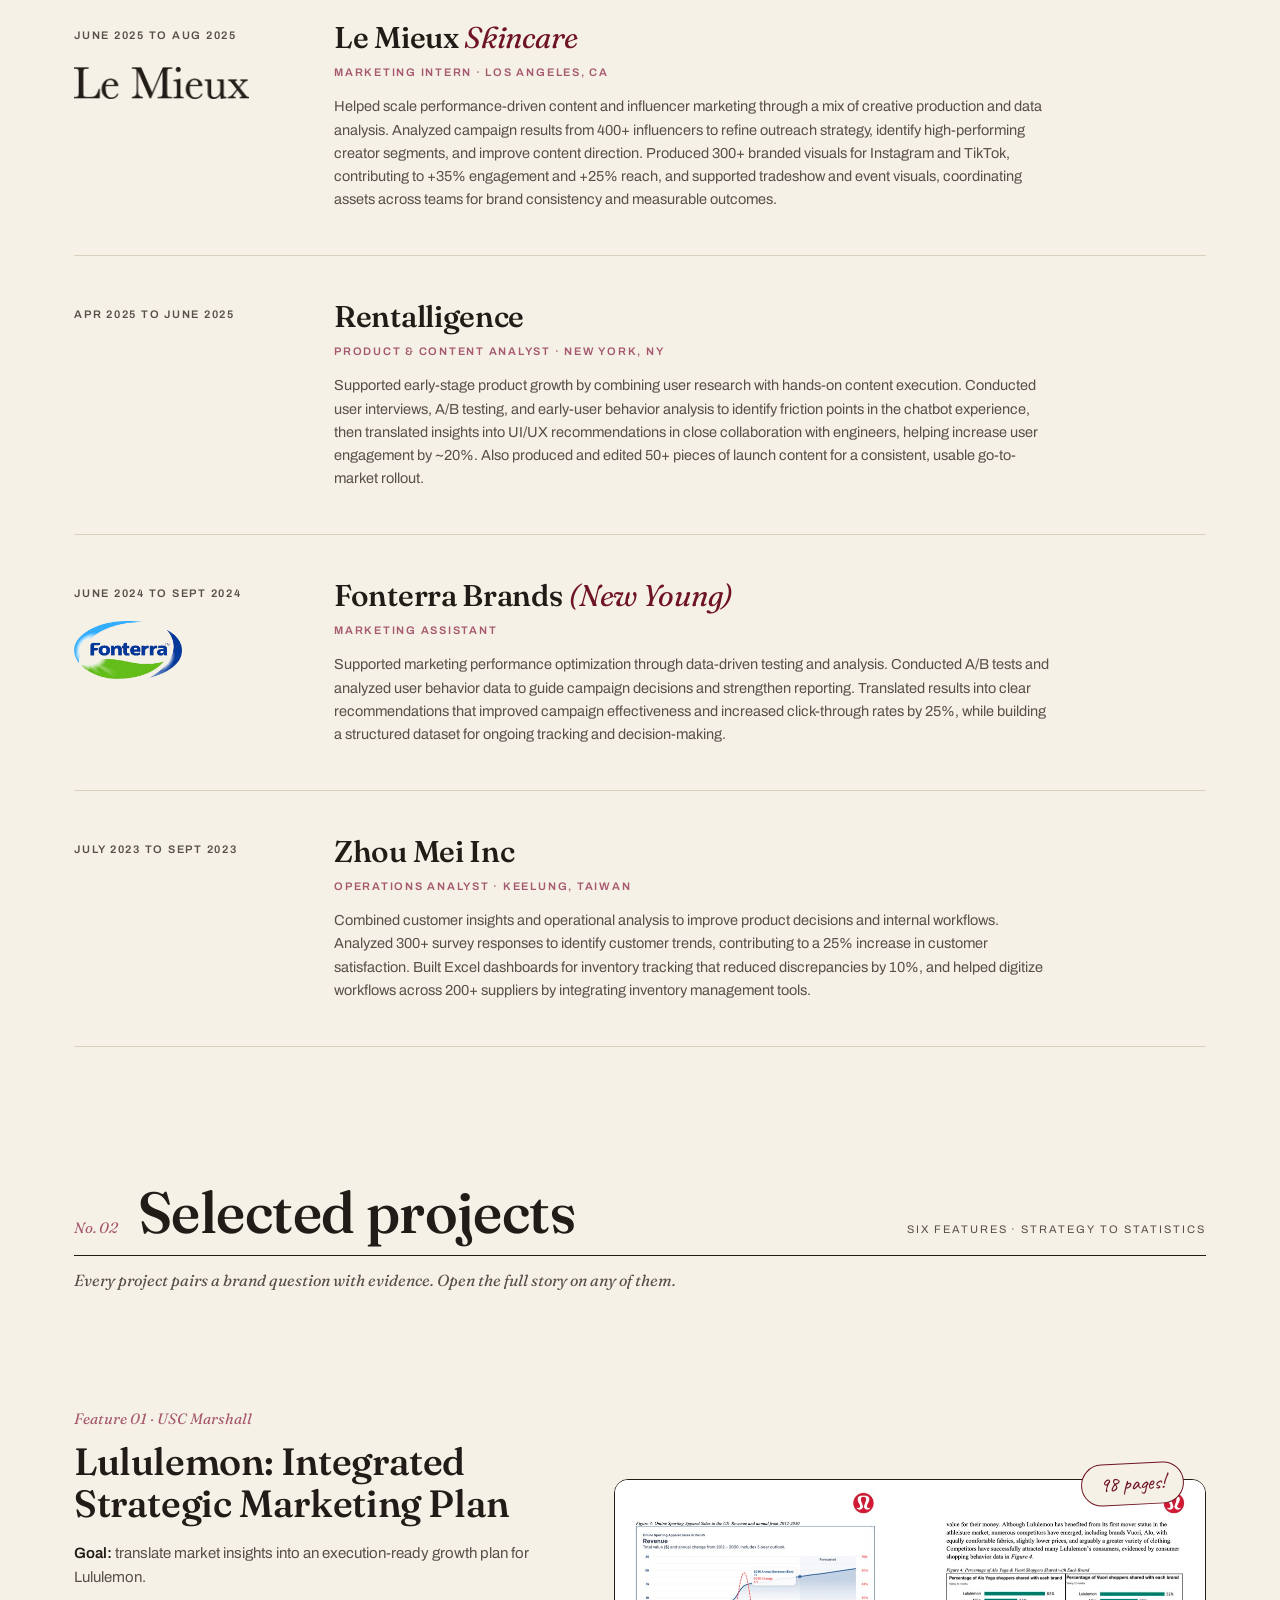
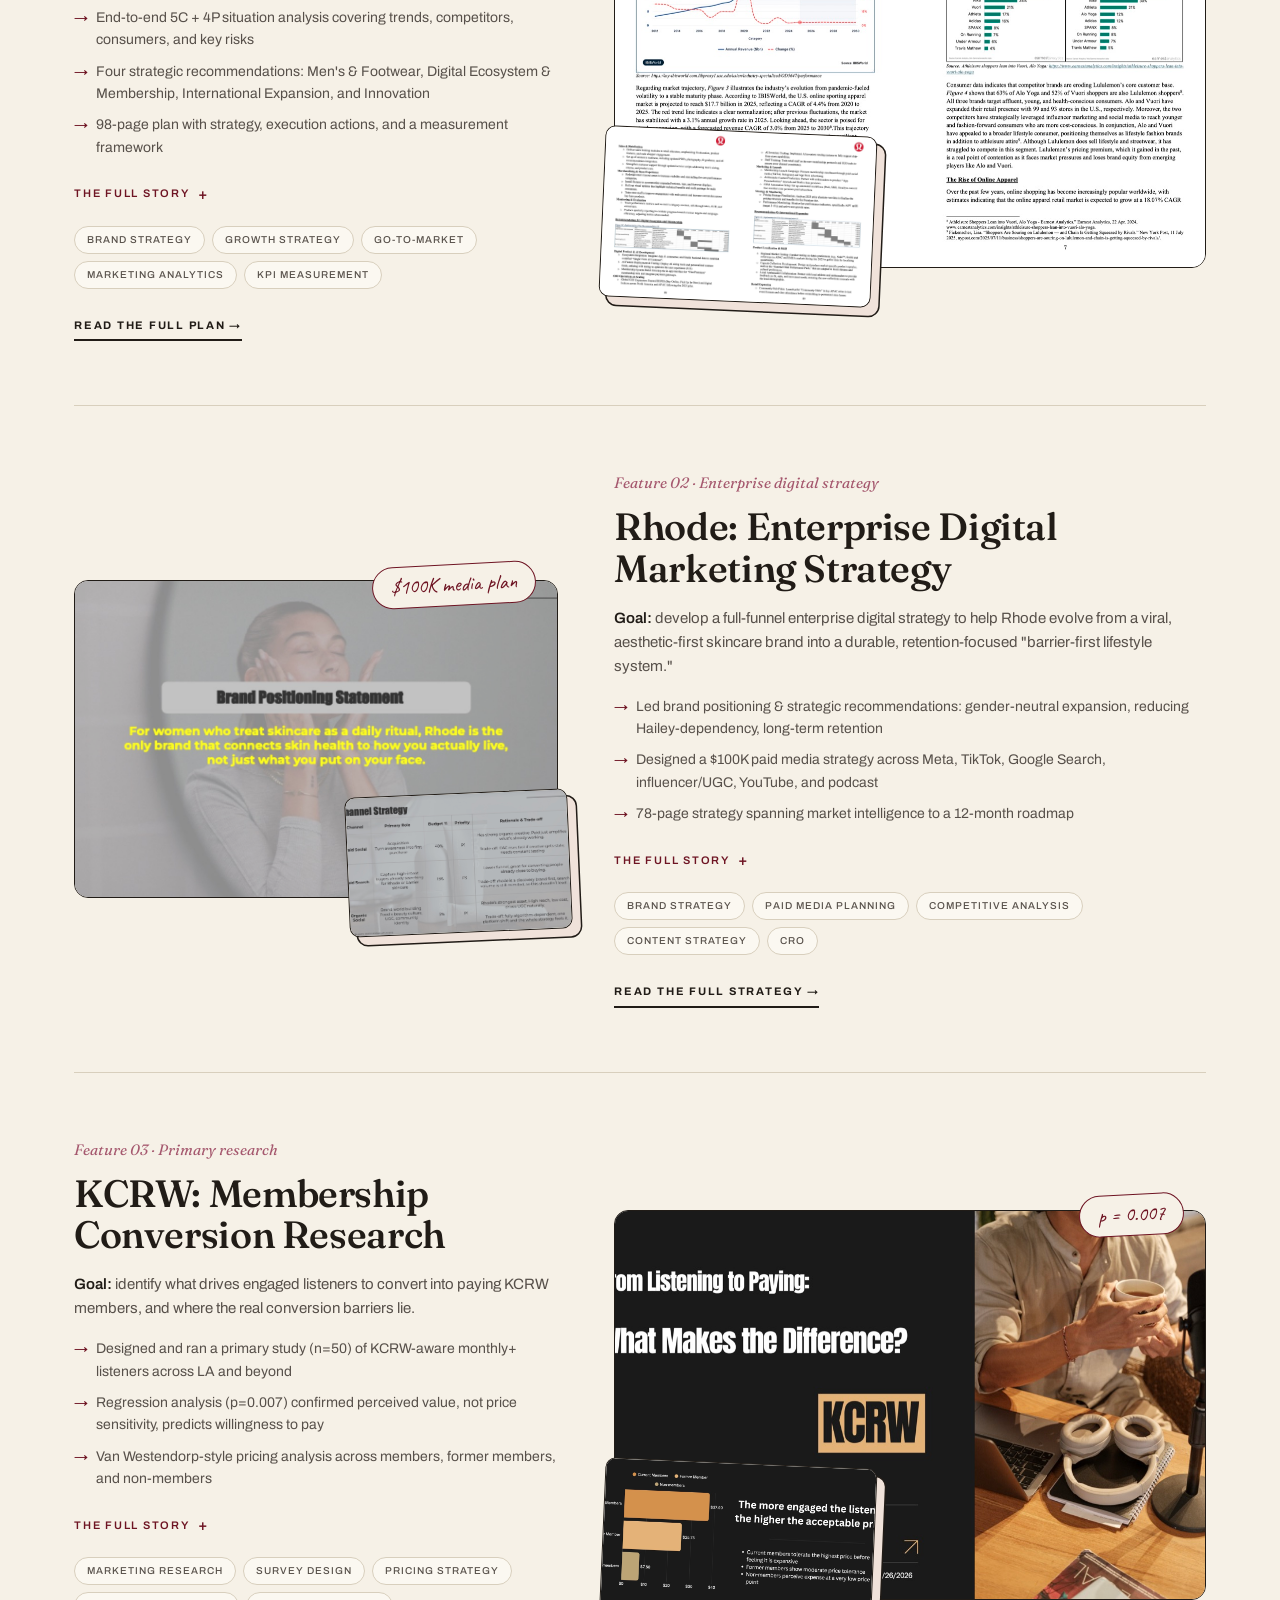
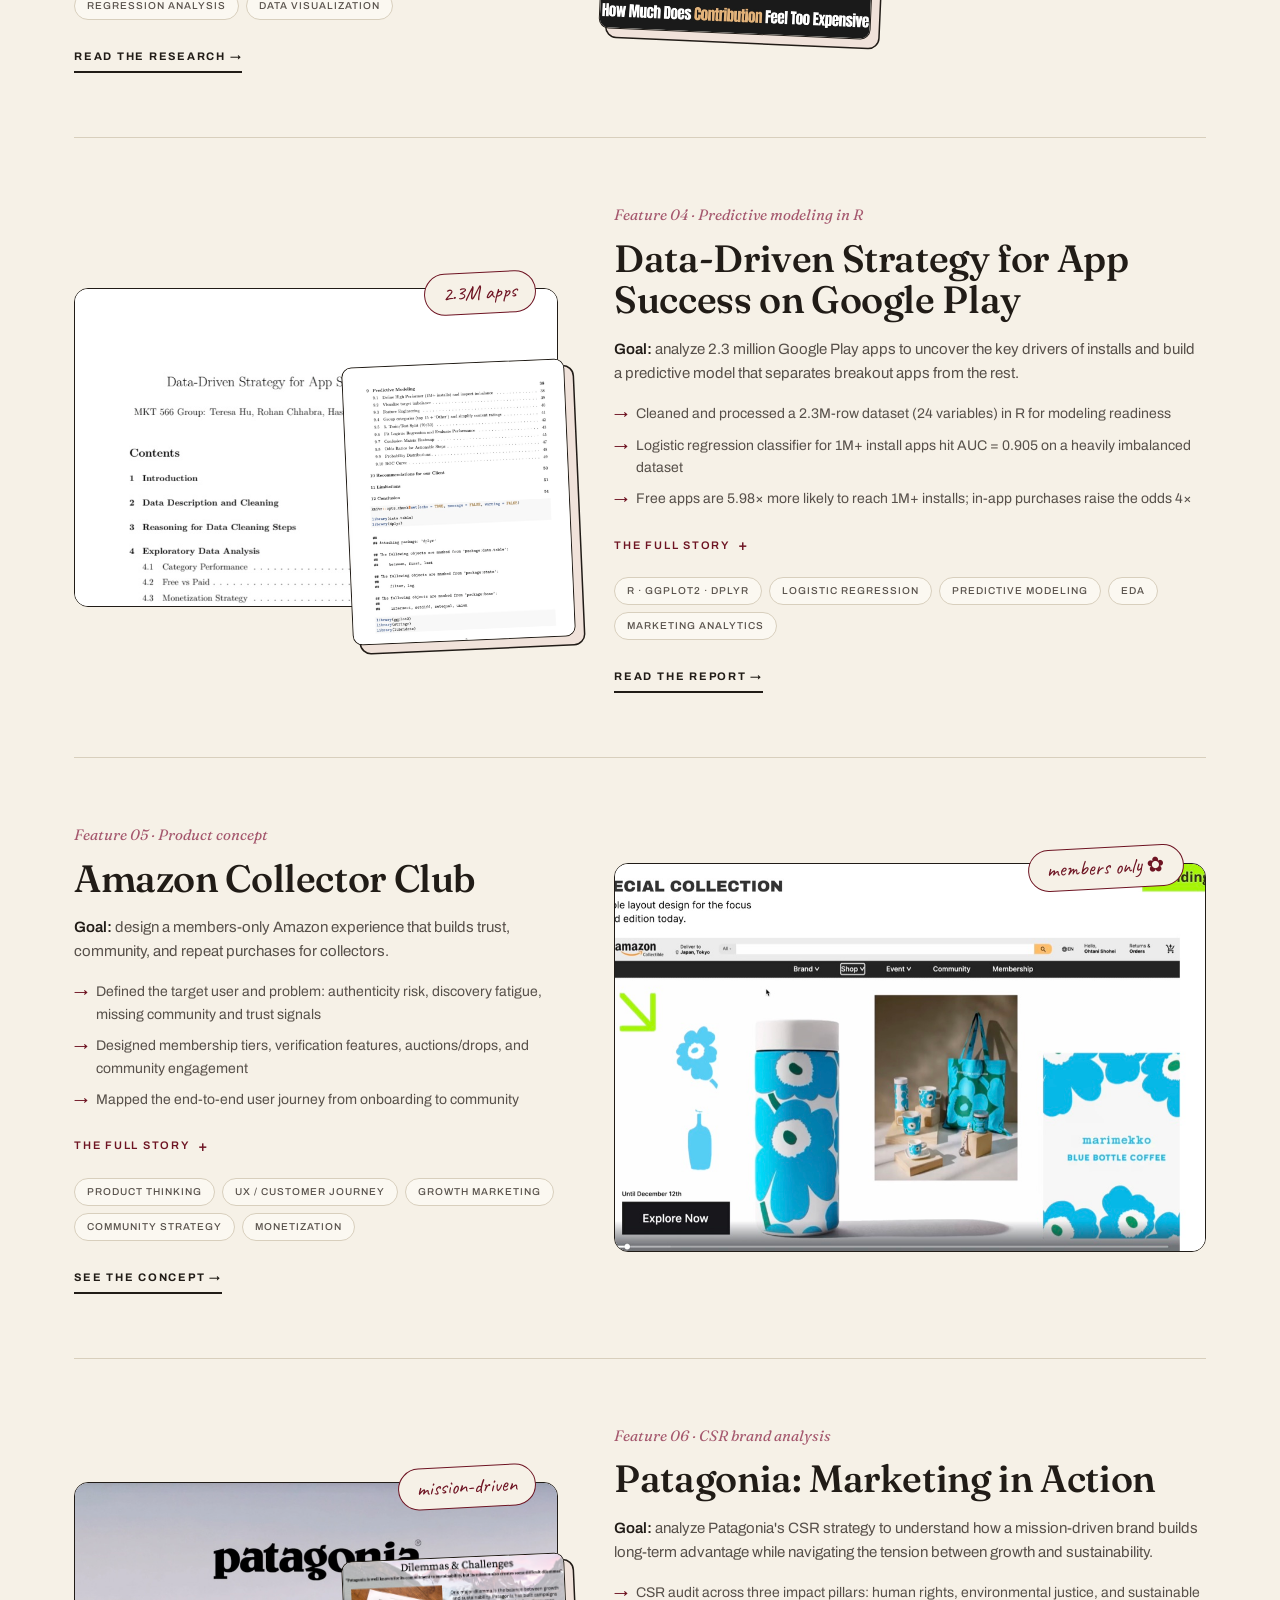
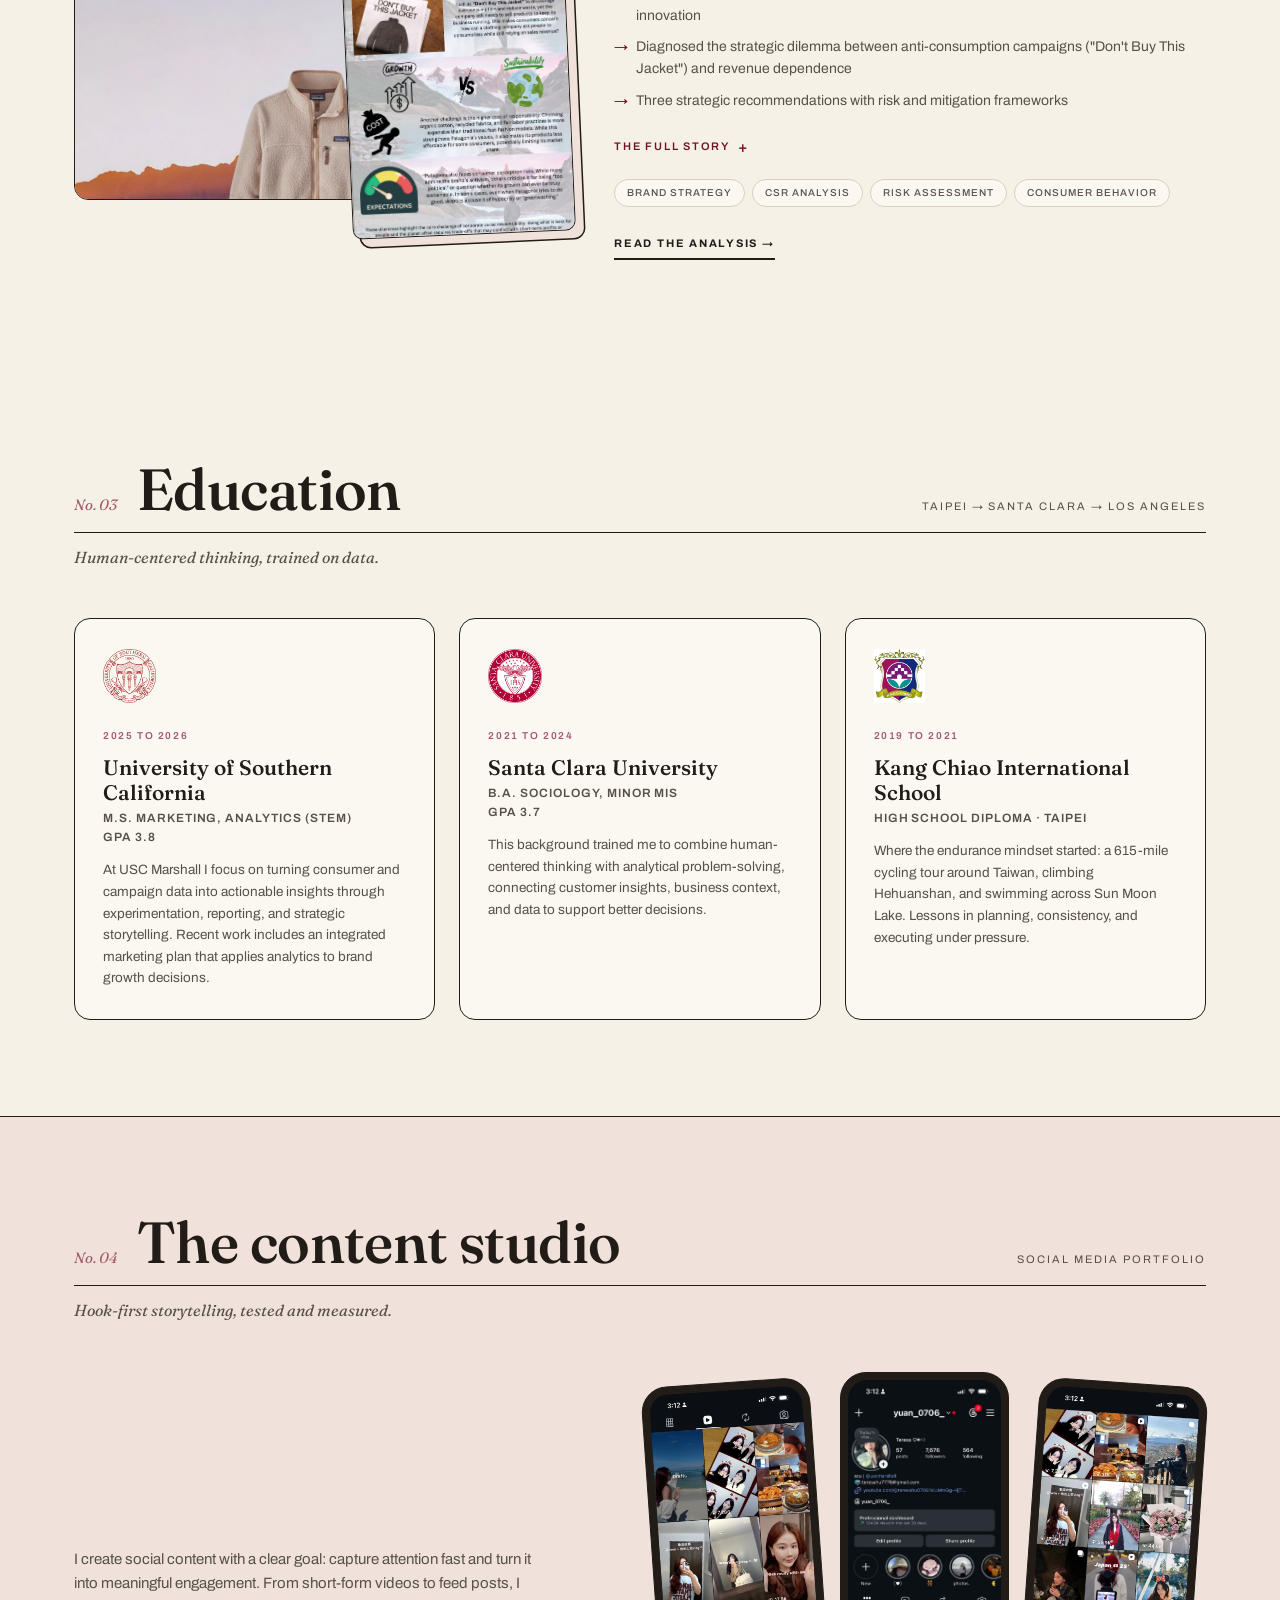
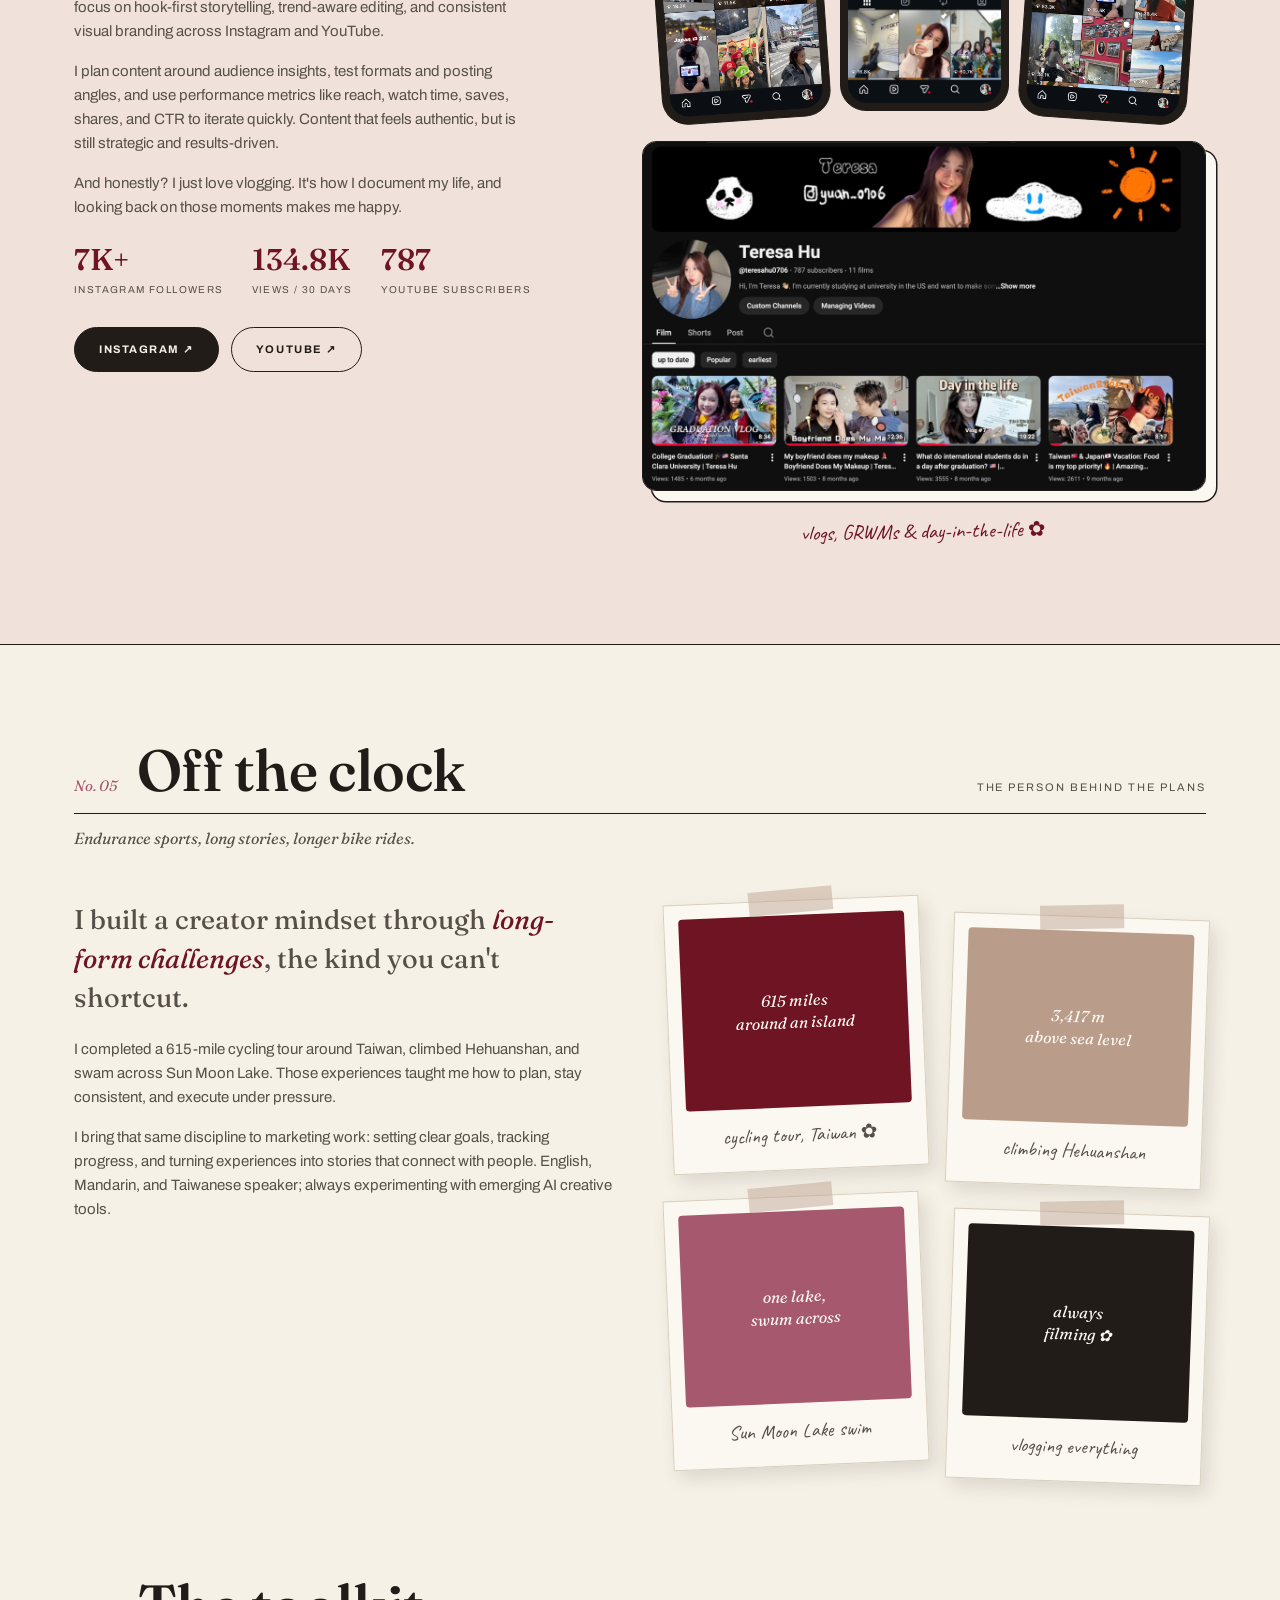
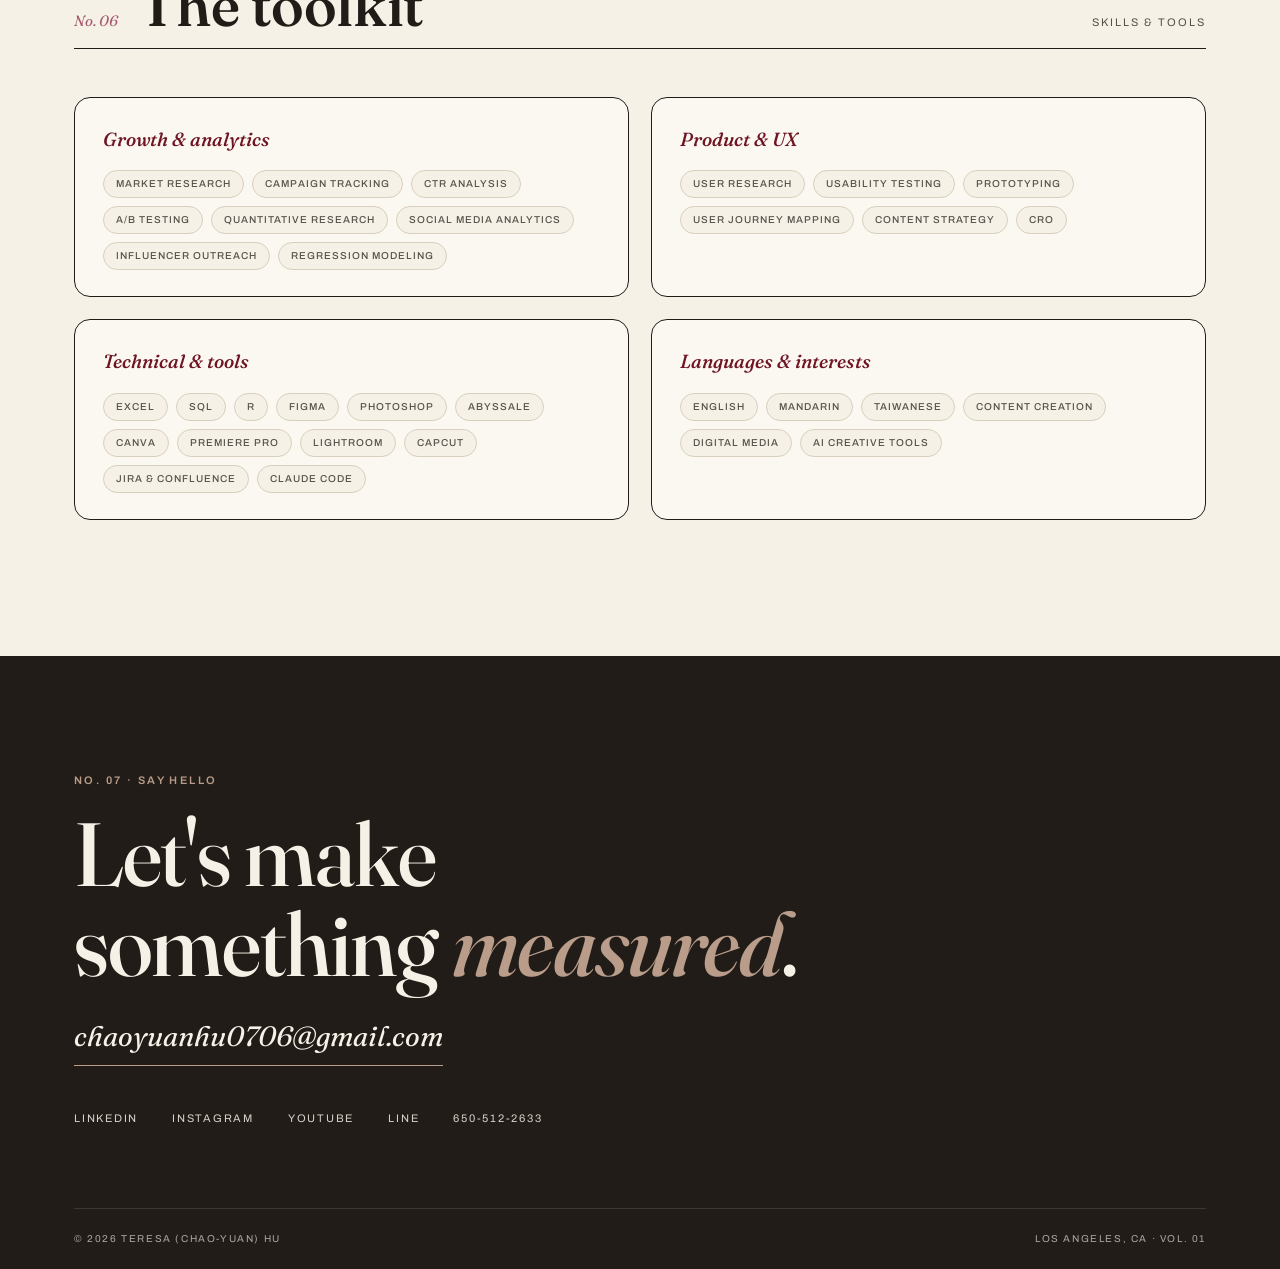
==== commit d96f4914: "Make Newegg experience entry prose to match the other four - Newegg was the only entry using a bulle" ====
--- a/index.html
+++ b/index.html
@@ -101,23 +101,18 @@
       <div class="xp-list">
         <article class="xp reveal">
           <div class="xp-when">June 2026 to Present<br /><span class="now">● Currently here</span>
-            <span class="xp-logo"><img src="assets/logo-newegg.png" alt="Newegg logo" loading="lazy" /></span>
+            <a class="xp-logo" href="https://www.newegg.com/" target="_blank" rel="noopener" aria-label="Visit Newegg"><img src="assets/logo-newegg.png" alt="Newegg logo" loading="lazy" /></a>
           </div>
           <div>
             <h3>Newegg <em>Commerce, Inc.</em></h3>
             <p class="role">Marketing Junior Analyst Intern · Diamond Bar, CA</p>
-            <ul>
-              <li>Design marketing banners in Photoshop (horizontal and skyscraper formats) and combo icons in SVG for e-commerce campaigns across multiple product categories.</li>
-              <li>Produce and edit app screenshot assets, working across Abyssale, Figma, and Photoshop for creative production.</li>
-              <li>Built a mobile app landing page using Claude Code, turning design concepts into a functional, responsive page.</li>
-              <li>Collaborate cross-functionally through Jira and Confluence to keep campaign assets shipping on schedule.</li>
-            </ul>
+            <p>Design marketing banners in Photoshop (horizontal and skyscraper formats) and combo icons in SVG for e-commerce campaigns across multiple product categories. Produce and edit app screenshot assets, working across Abyssale, Figma, and Photoshop for creative production. Built a mobile app landing page using Claude Code, turning design concepts into a functional, responsive page, and collaborate cross-functionally through Jira and Confluence to keep campaign assets shipping on schedule.</p>
           </div>
         </article>
 
         <article class="xp reveal">
           <div class="xp-when">June 2025 to Aug 2025
-            <span class="xp-logo"><img src="assets/logo-lemieux.png" alt="Le Mieux logo" loading="lazy" /></span>
+            <a class="xp-logo" href="https://lemieuxskincare.com/?srsltid=AfmBOopsGnlQ6cuRHb2Jom61Svxsjowh82jlWCnxO-2b0suky_vsh26j" target="_blank" rel="noopener" aria-label="Visit Le Mieux Skincare"><img src="assets/logo-lemieux.png" alt="Le Mieux logo" loading="lazy" /></a>
           </div>
           <div>
             <h3>Le Mieux <em>Skincare</em></h3>
@@ -137,7 +132,7 @@
 
         <article class="xp reveal">
           <div class="xp-when">June 2024 to Sept 2024
-            <span class="xp-logo"><img src="assets/logo-fonterra.png" alt="Fonterra logo" loading="lazy" /></span>
+            <a class="xp-logo" href="https://www.fonterra.com/americas/en.html" target="_blank" rel="noopener" aria-label="Visit Fonterra"><img src="assets/logo-fonterra.png" alt="Fonterra logo" loading="lazy" /></a>
           </div>
           <div>
             <h3>Fonterra Brands <em>(New Young)</em></h3>
--- a/styles.css
+++ b/styles.css
@@ -519,10 +519,13 @@
 }
 @keyframes pulse { 50% { opacity: 0.55; } }
 .xp-logo {
-  display: block;
+  display: inline-block;
   margin-top: 18px;
   line-height: 0;
-}
+  opacity: 1;
+  transition: opacity 0.25s ease, transform 0.25s ease;
+}
+.xp-logo:hover { opacity: 0.75; transform: translateY(-2px); }
 .xp-logo img {
   height: 40px;
   width: auto;
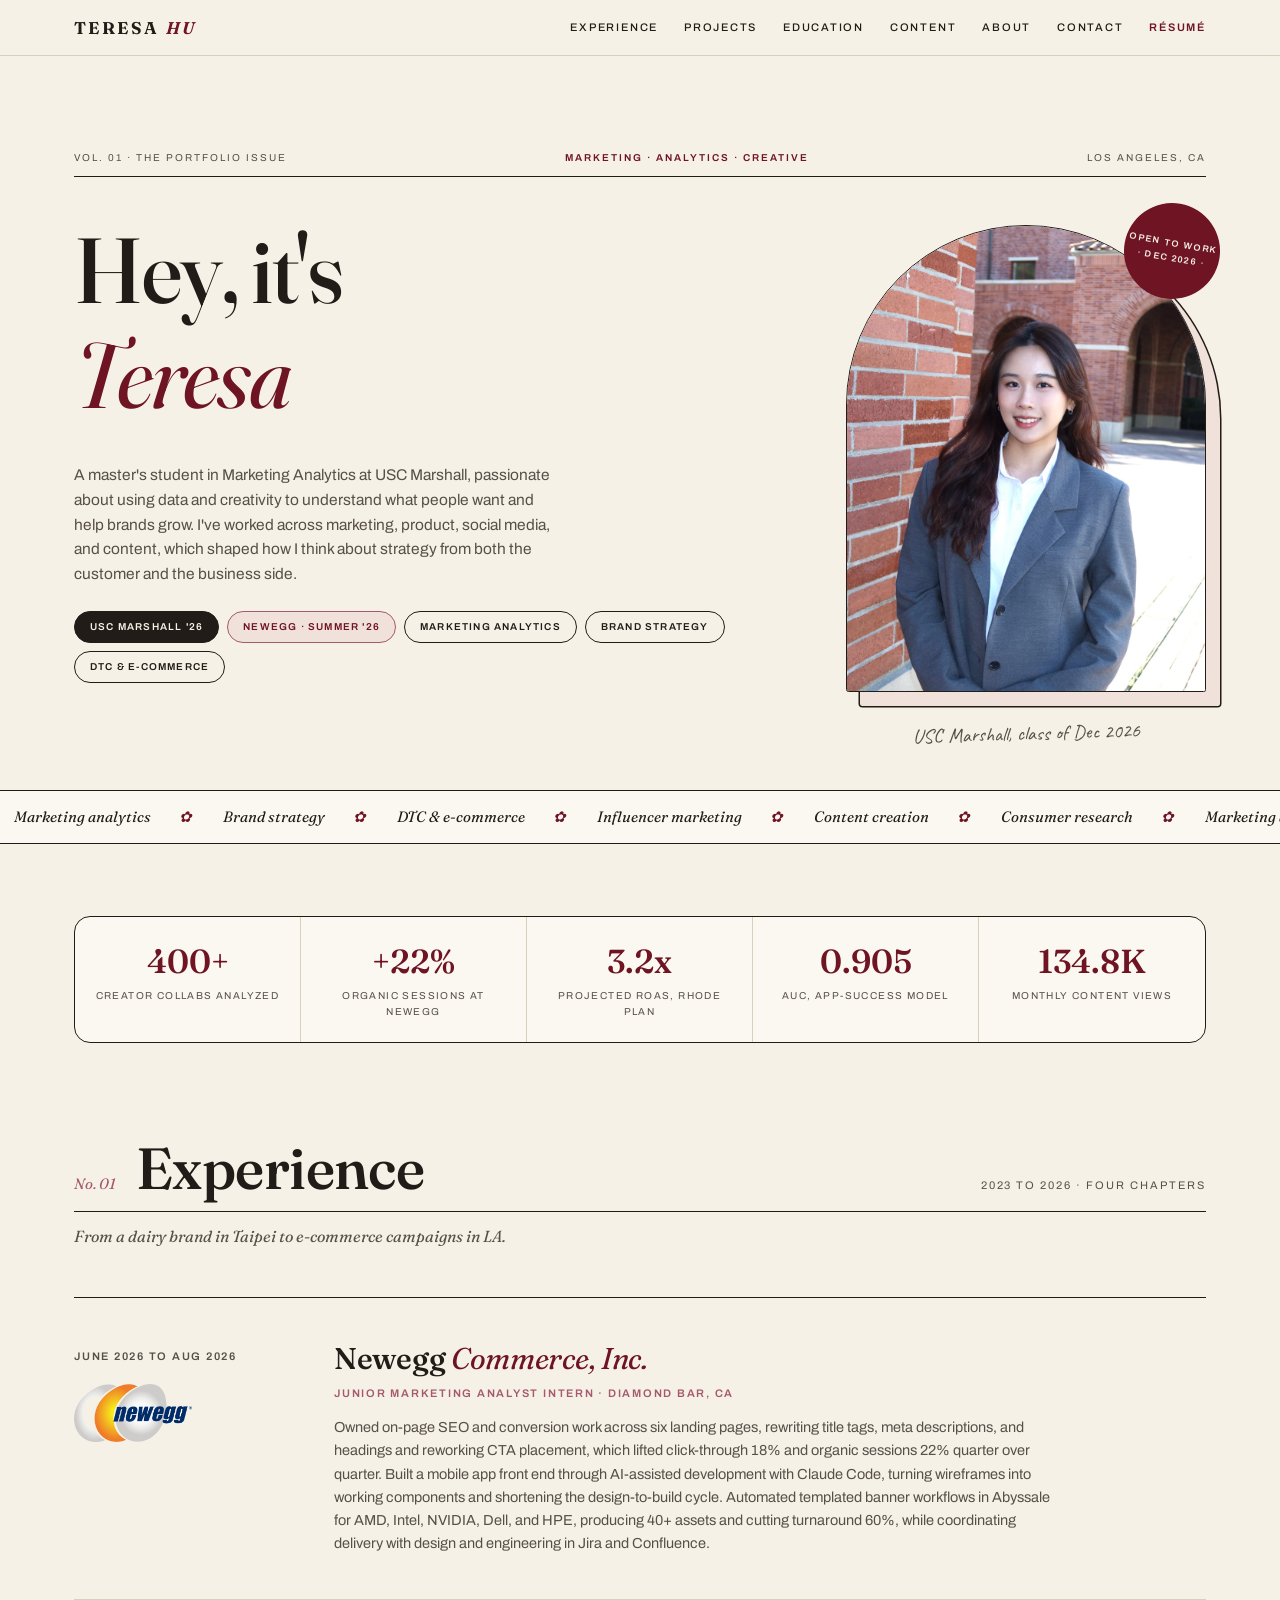
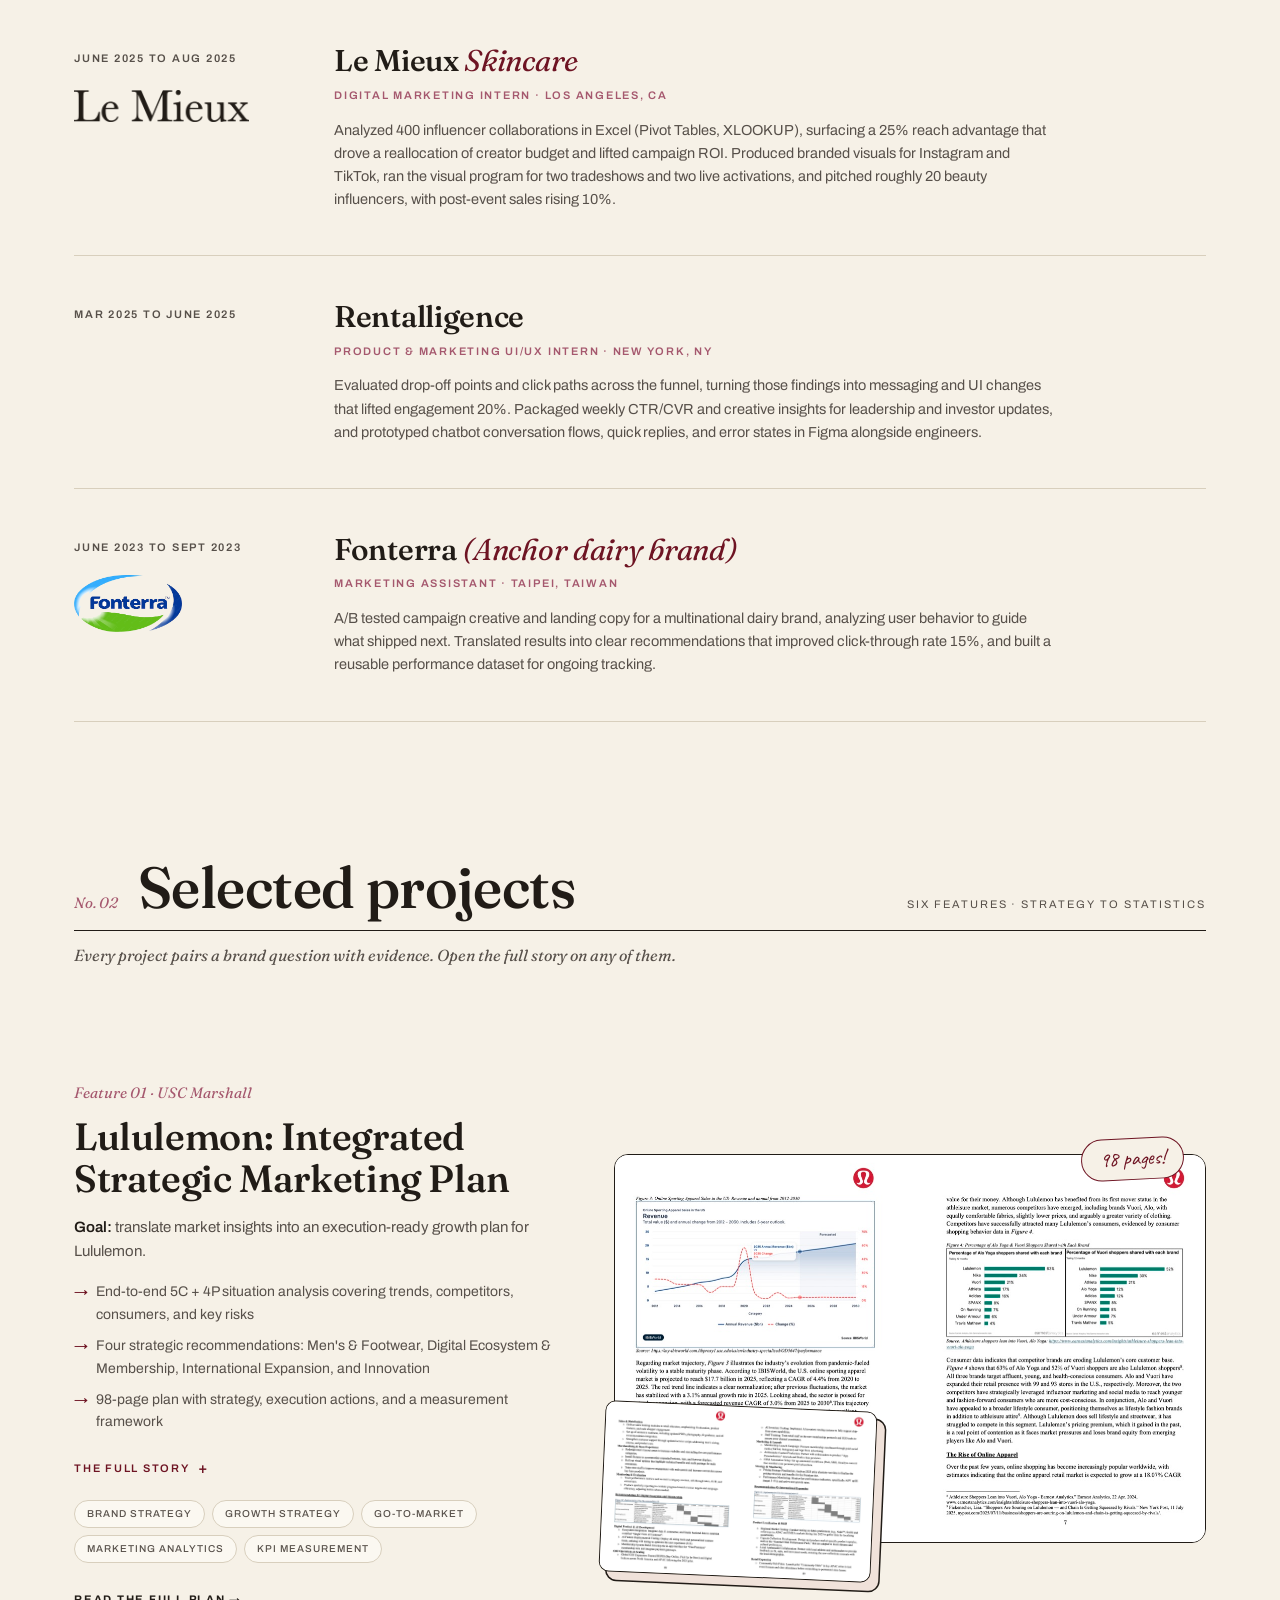
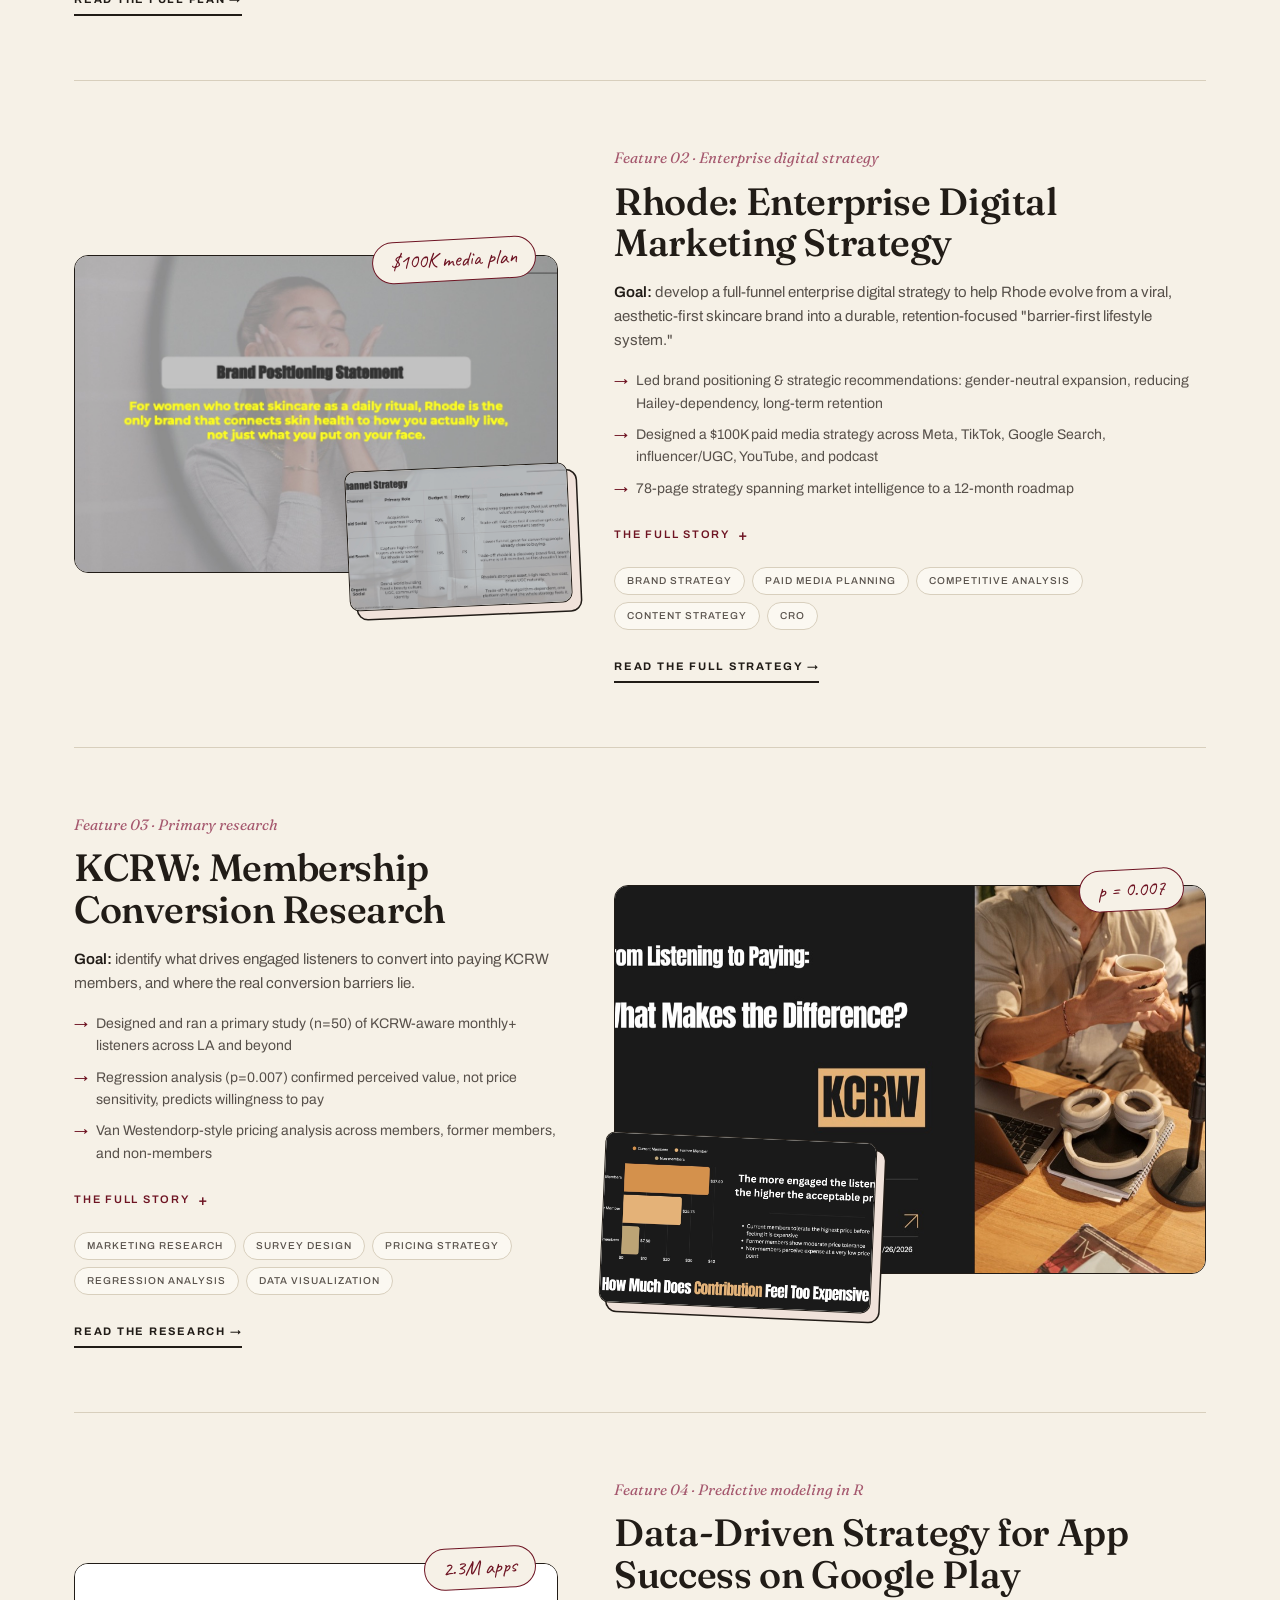
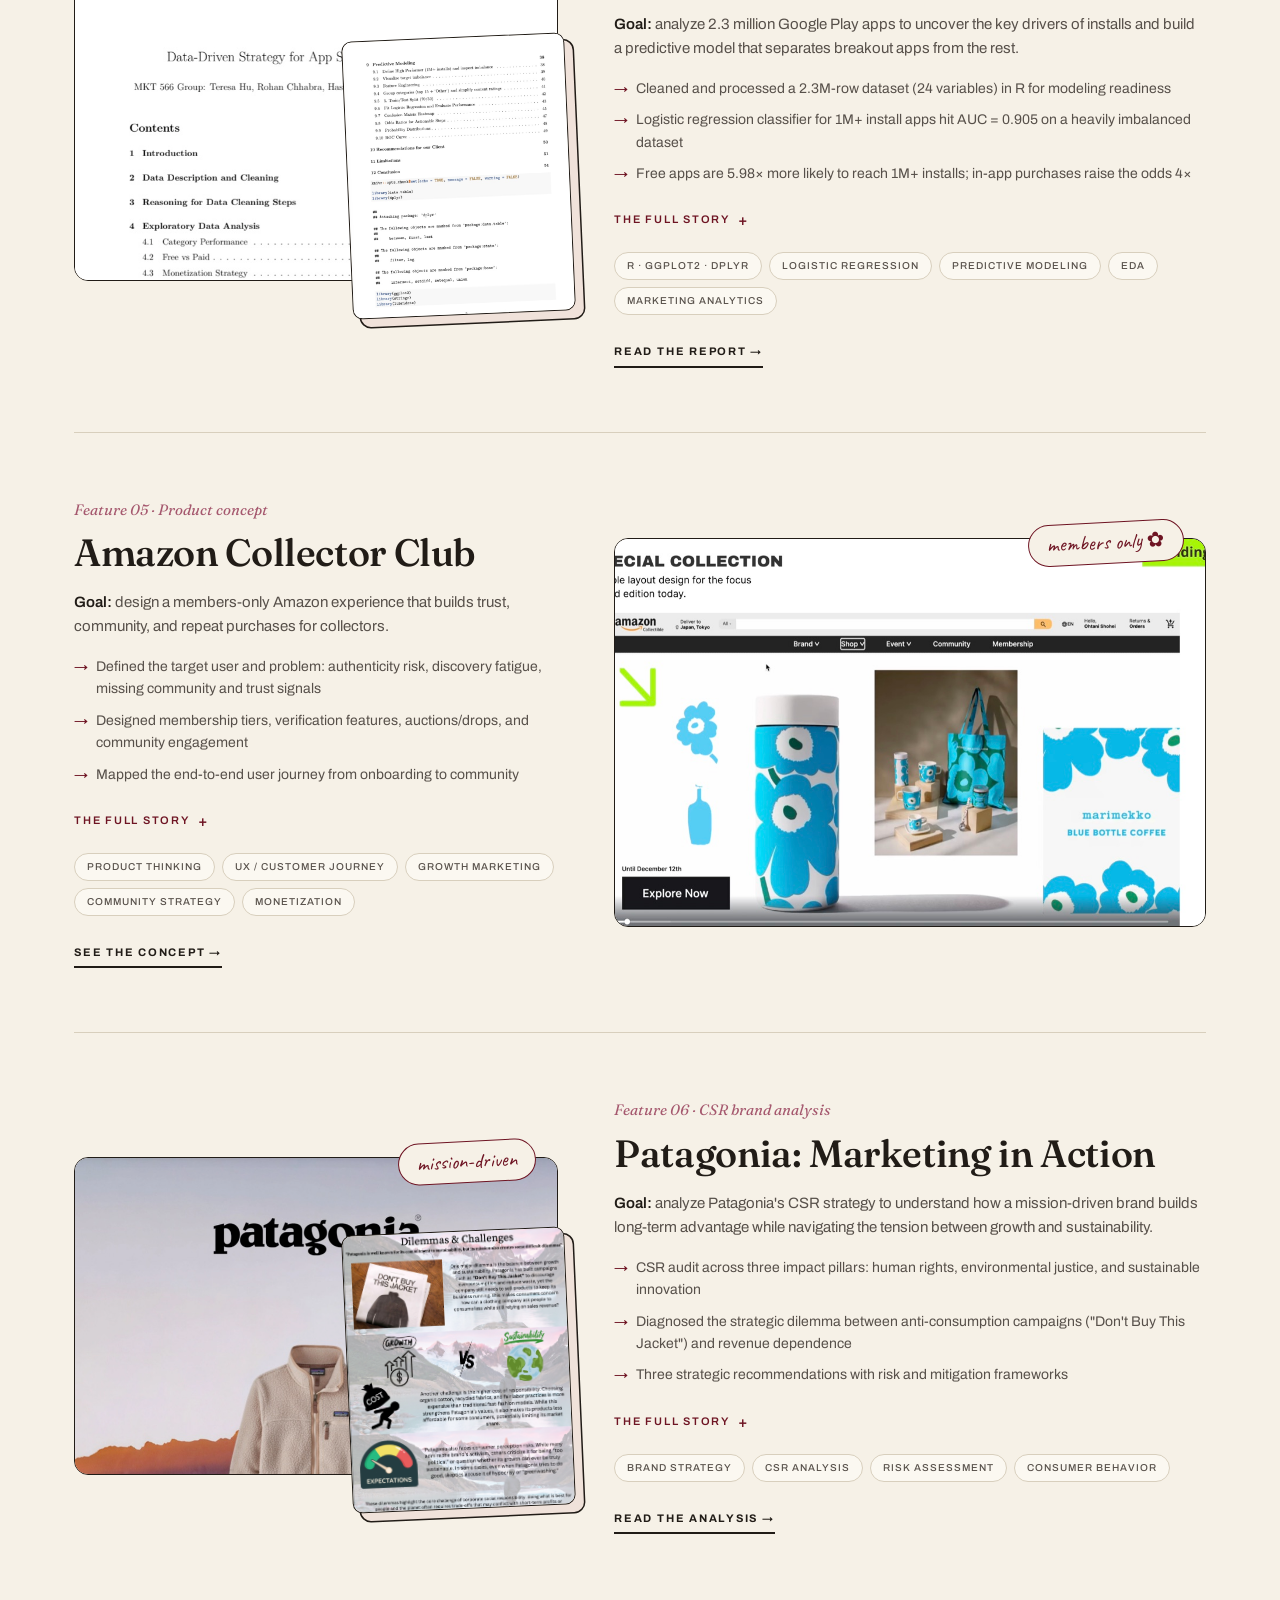
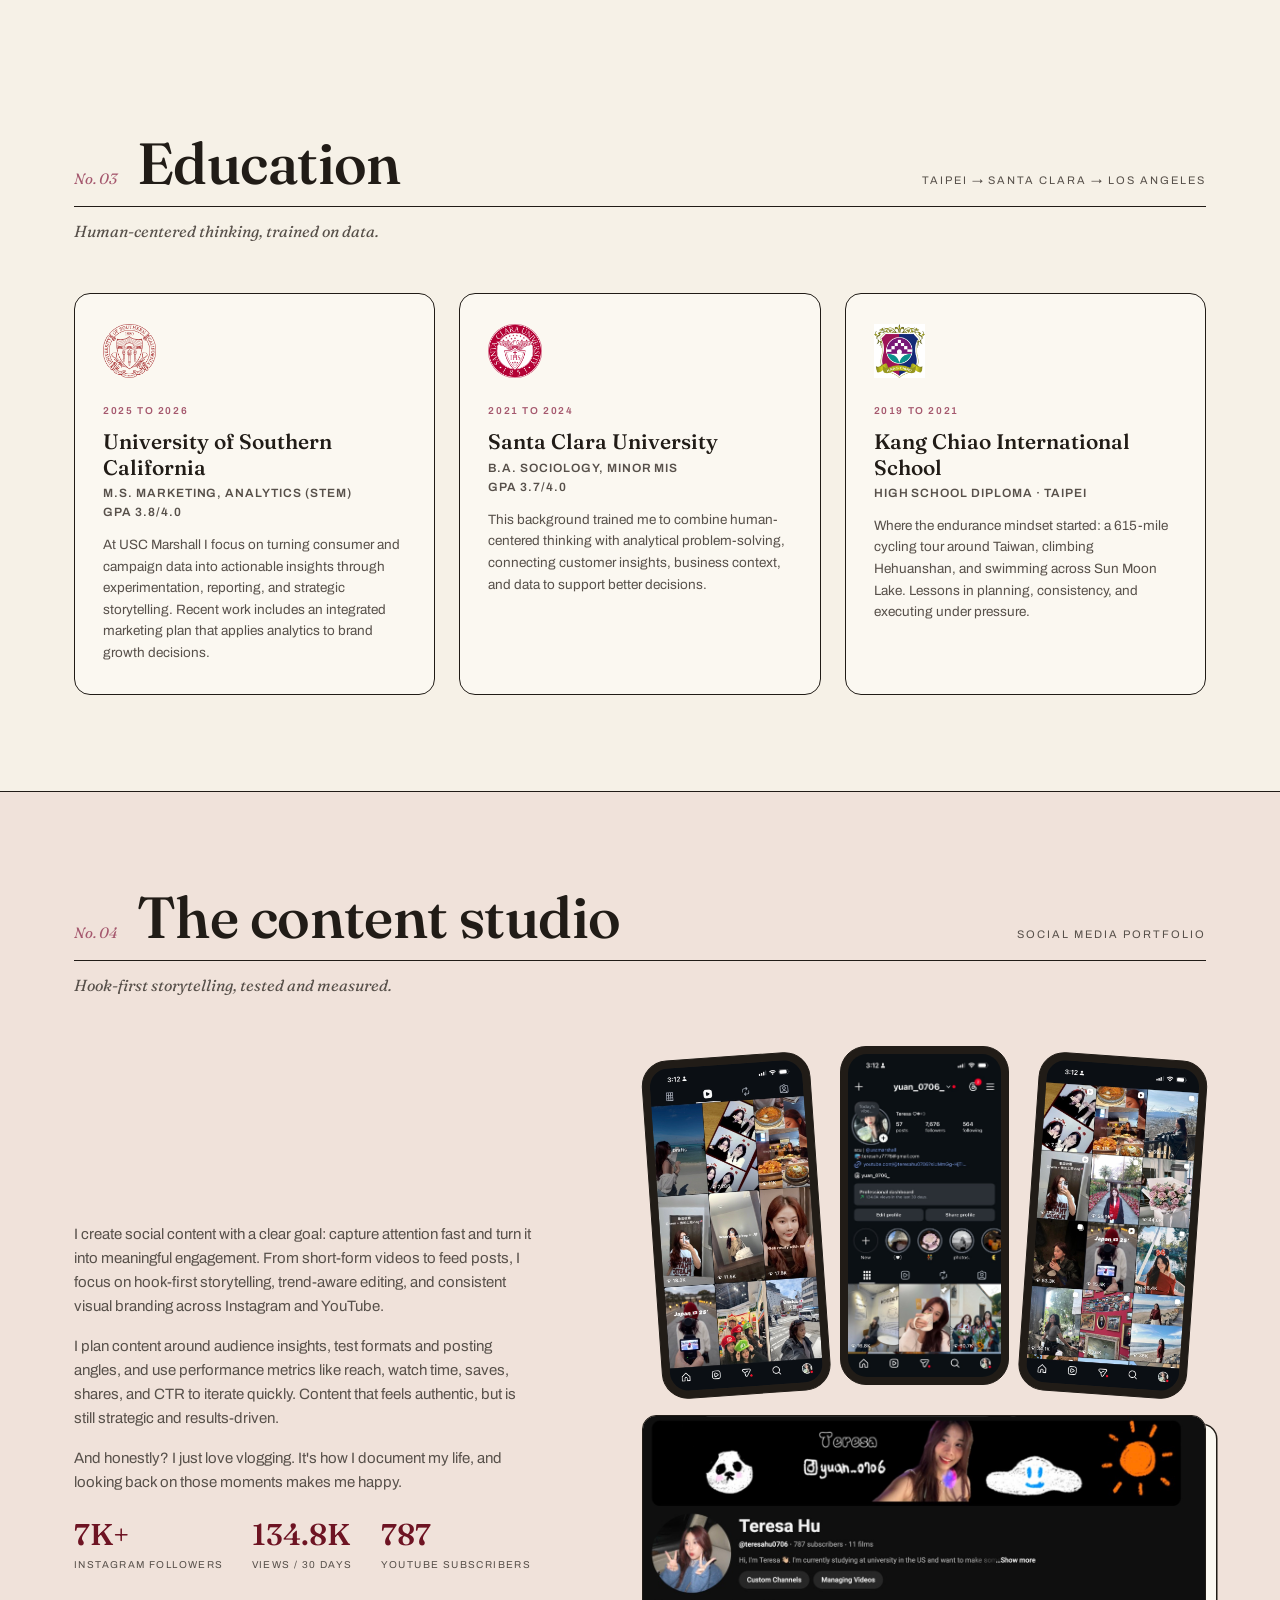
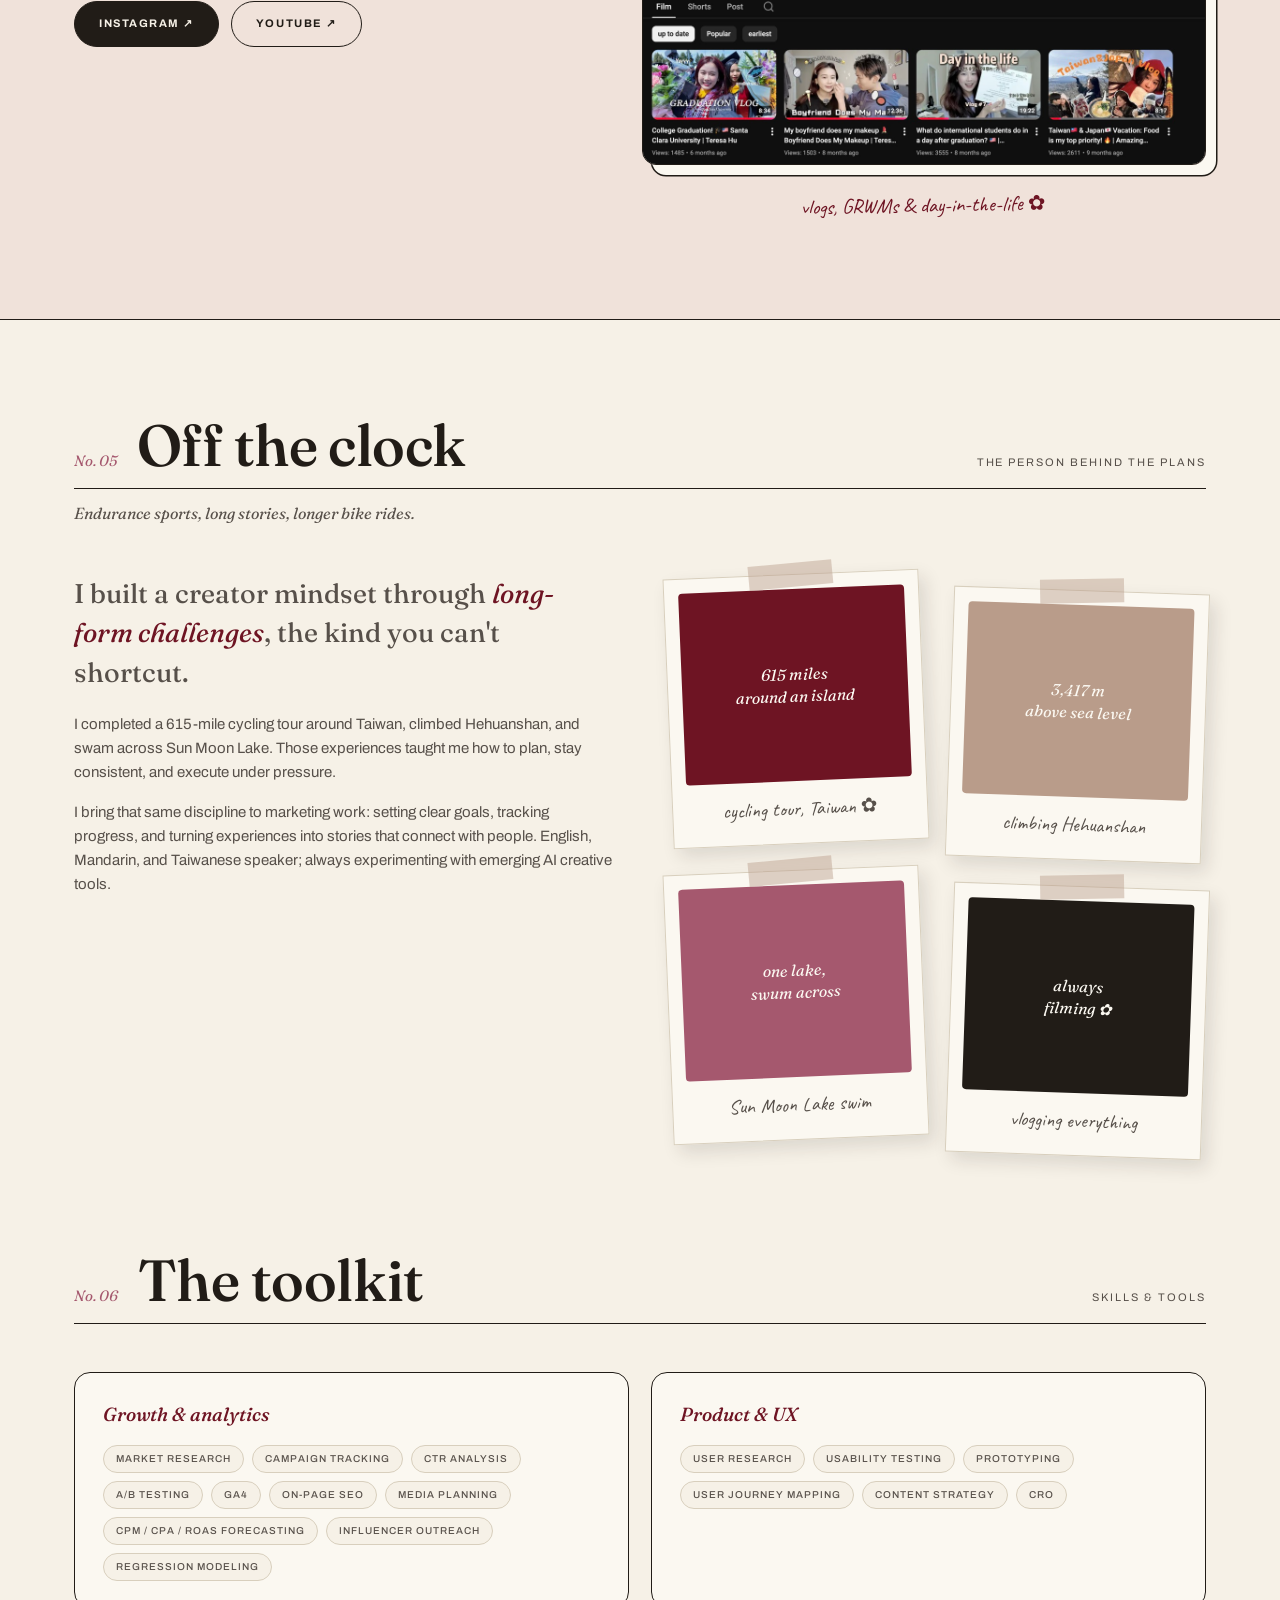
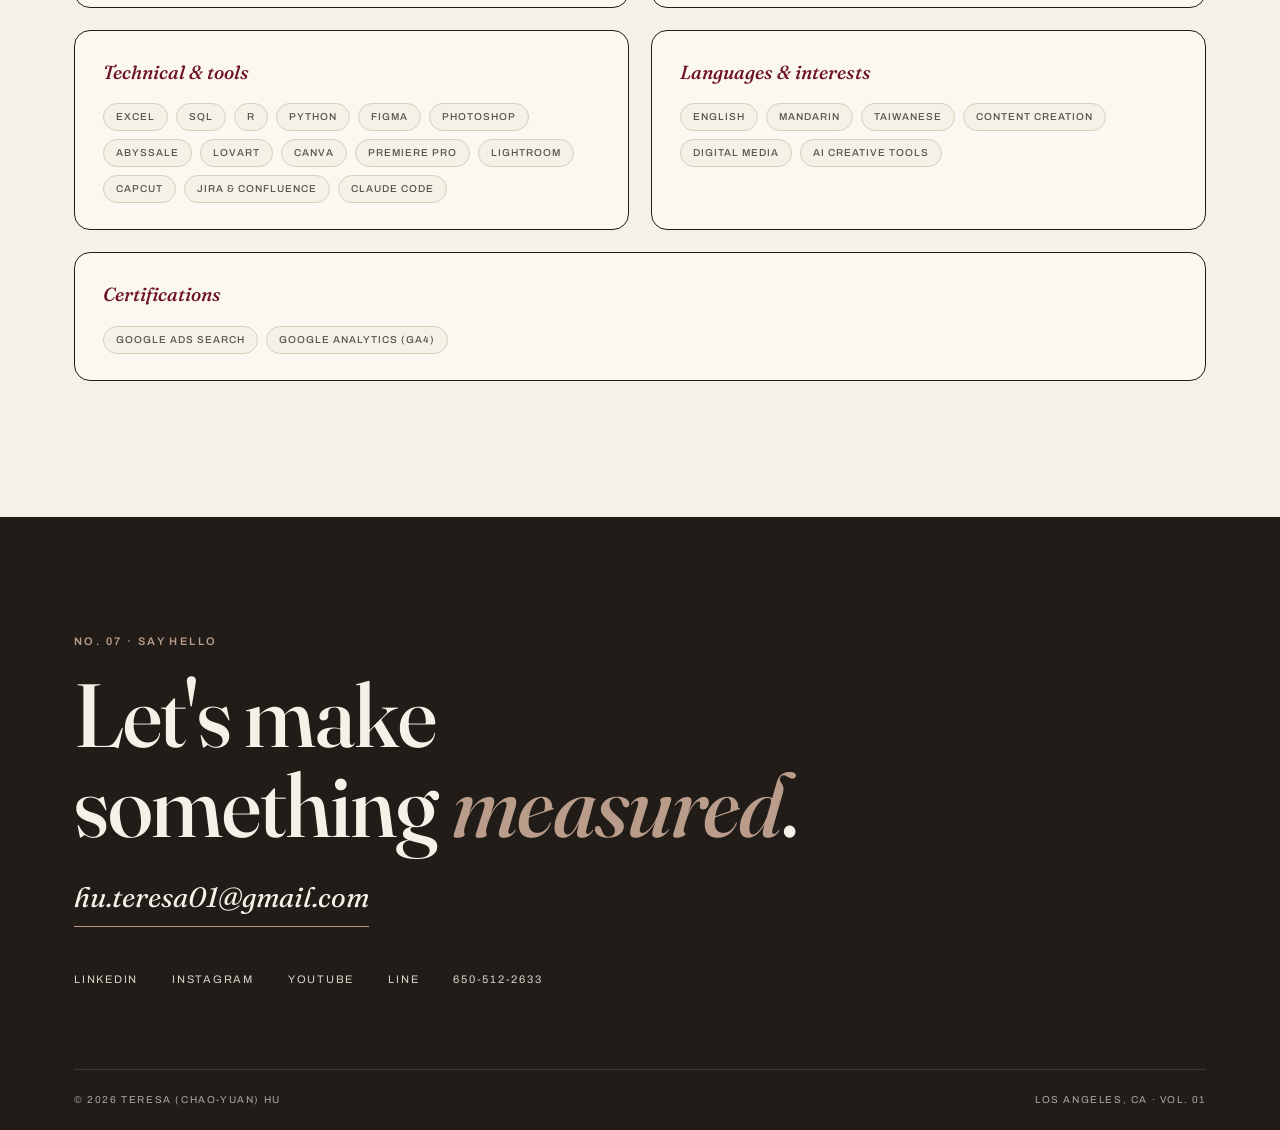
==== commit 08c29712: "Update résumé PDF and align site content with it Swap in the new one-page résumé and regenerate the " ====
--- a/index.html
+++ b/index.html
@@ -47,12 +47,12 @@
           <p class="hero-copy">
             A master's student in Marketing Analytics at USC Marshall, passionate
             about using data and creativity to understand what people want and help brands grow.
-            I've worked across marketing, product, social media, and operations, which shaped how
+            I've worked across marketing, product, social media, and content, which shaped how
             I think about strategy from both the customer and the business side.
           </p>
           <div class="hero-tags">
             <span class="pill solid">USC Marshall '26</span>
-            <span class="pill rose">Now @ Newegg</span>
+            <span class="pill rose">Newegg · Summer '26</span>
             <span class="pill">Marketing Analytics</span>
             <span class="pill">Brand Strategy</span>
             <span class="pill">DTC &amp; E-commerce</span>
@@ -80,8 +80,8 @@
     <div class="wrap">
       <div class="stats reveal">
         <div class="stat"><b>400+</b><span>Creator collabs analyzed</span></div>
-        <div class="stat"><b>+35%</b><span>Engagement lift at Le Mieux</span></div>
-        <div class="stat"><b>98 pgs</b><span>Lululemon marketing plan</span></div>
+        <div class="stat"><b>+22%</b><span>Organic sessions at Newegg</span></div>
+        <div class="stat"><b>3.2x</b><span>Projected ROAS, Rhode plan</span></div>
         <div class="stat"><b>0.905</b><span>AUC, app-success model</span></div>
         <div class="stat"><b>134.8K</b><span>Monthly content views</span></div>
       </div>
@@ -94,19 +94,19 @@
       <div class="section-head reveal">
         <span class="no">No. 01</span>
         <h2>Experience</h2>
-        <span class="tail">2023 to Present · Five chapters</span>
-      </div>
-      <p class="section-sub reveal">From operations floors in Taiwan to e-commerce campaigns in LA.</p>
+        <span class="tail">2023 to 2026 · Four chapters</span>
+      </div>
+      <p class="section-sub reveal">From a dairy brand in Taipei to e-commerce campaigns in LA.</p>
 
       <div class="xp-list">
         <article class="xp reveal">
-          <div class="xp-when">June 2026 to Present<br /><span class="now">● Currently here</span>
+          <div class="xp-when">June 2026 to Aug 2026
             <a class="xp-logo" href="https://www.newegg.com/" target="_blank" rel="noopener" aria-label="Visit Newegg"><img src="assets/logo-newegg.png" alt="Newegg logo" loading="lazy" /></a>
           </div>
           <div>
             <h3>Newegg <em>Commerce, Inc.</em></h3>
-            <p class="role">Marketing Junior Analyst Intern · Diamond Bar, CA</p>
-            <p>Design marketing banners in Photoshop (horizontal and skyscraper formats) and combo icons in SVG for e-commerce campaigns across multiple product categories. Produce and edit app screenshot assets, working across Abyssale, Figma, and Photoshop for creative production. Built a mobile app landing page using Claude Code, turning design concepts into a functional, responsive page, and collaborate cross-functionally through Jira and Confluence to keep campaign assets shipping on schedule.</p>
+            <p class="role">Junior Marketing Analyst Intern · Diamond Bar, CA</p>
+            <p>Owned on-page SEO and conversion work across six landing pages, rewriting title tags, meta descriptions, and headings and reworking CTA placement, which lifted click-through 18% and organic sessions 22% quarter over quarter. Built a mobile app front end through AI-assisted development with Claude Code, turning wireframes into working components and shortening the design-to-build cycle. Automated templated banner workflows in Abyssale for AMD, Intel, NVIDIA, Dell, and HPE, producing 40+ assets and cutting turnaround 60%, while coordinating delivery with design and engineering in Jira and Confluence.</p>
           </div>
         </article>
 
@@ -116,37 +116,28 @@
           </div>
           <div>
             <h3>Le Mieux <em>Skincare</em></h3>
-            <p class="role">Marketing Intern · Los Angeles, CA</p>
-            <p>Helped scale performance-driven content and influencer marketing through a mix of creative production and data analysis. Analyzed campaign results from 400+ influencers to refine outreach strategy, identify high-performing creator segments, and improve content direction. Produced 300+ branded visuals for Instagram and TikTok, contributing to +35% engagement and +25% reach, and supported tradeshow and event visuals, coordinating assets across teams for brand consistency and measurable outcomes.</p>
+            <p class="role">Digital Marketing Intern · Los Angeles, CA</p>
+            <p>Analyzed 400 influencer collaborations in Excel (Pivot Tables, XLOOKUP), surfacing a 25% reach advantage that drove a reallocation of creator budget and lifted campaign ROI. Produced branded visuals for Instagram and TikTok, ran the visual program for two tradeshows and two live activations, and pitched roughly 20 beauty influencers, with post-event sales rising 10%.</p>
           </div>
         </article>
 
         <article class="xp reveal">
-          <div class="xp-when">Apr 2025 to June 2025</div>
+          <div class="xp-when">Mar 2025 to June 2025</div>
           <div>
             <h3>Rentalligence</h3>
-            <p class="role">Product &amp; Content Analyst · New York, NY</p>
-            <p>Supported early-stage product growth by combining user research with hands-on content execution. Conducted user interviews, A/B testing, and early-user behavior analysis to identify friction points in the chatbot experience, then translated insights into UI/UX recommendations in close collaboration with engineers, helping increase user engagement by ~20%. Also produced and edited 50+ pieces of launch content for a consistent, usable go-to-market rollout.</p>
+            <p class="role">Product &amp; Marketing UI/UX Intern · New York, NY</p>
+            <p>Evaluated drop-off points and click paths across the funnel, turning those findings into messaging and UI changes that lifted engagement 20%. Packaged weekly CTR/CVR and creative insights for leadership and investor updates, and prototyped chatbot conversation flows, quick replies, and error states in Figma alongside engineers.</p>
           </div>
         </article>
 
         <article class="xp reveal">
-          <div class="xp-when">June 2024 to Sept 2024
+          <div class="xp-when">June 2023 to Sept 2023
             <a class="xp-logo" href="https://www.fonterra.com/americas/en.html" target="_blank" rel="noopener" aria-label="Visit Fonterra"><img src="assets/logo-fonterra.png" alt="Fonterra logo" loading="lazy" /></a>
           </div>
           <div>
-            <h3>Fonterra Brands <em>(New Young)</em></h3>
-            <p class="role">Marketing Assistant</p>
-            <p>Supported marketing performance optimization through data-driven testing and analysis. Conducted A/B tests and analyzed user behavior data to guide campaign decisions and strengthen reporting. Translated results into clear recommendations that improved campaign effectiveness and increased click-through rates by 25%, while building a structured dataset for ongoing tracking and decision-making.</p>
-          </div>
-        </article>
-
-        <article class="xp reveal">
-          <div class="xp-when">July 2023 to Sept 2023</div>
-          <div>
-            <h3>Zhou Mei Inc</h3>
-            <p class="role">Operations Analyst · Keelung, Taiwan</p>
-            <p>Combined customer insights and operational analysis to improve product decisions and internal workflows. Analyzed 300+ survey responses to identify customer trends, contributing to a 25% increase in customer satisfaction. Built Excel dashboards for inventory tracking that reduced discrepancies by 10%, and helped digitize workflows across 200+ suppliers by integrating inventory management tools.</p>
+            <h3>Fonterra <em>(Anchor dairy brand)</em></h3>
+            <p class="role">Marketing Assistant · Taipei, Taiwan</p>
+            <p>A/B tested campaign creative and landing copy for a multinational dairy brand, analyzing user behavior to guide what shipped next. Translated results into clear recommendations that improved click-through rate 15%, and built a reusable performance dataset for ongoing tracking.</p>
           </div>
         </article>
       </div>
@@ -391,14 +382,14 @@
           <img src="assets/logo-usc.png" alt="USC logo" loading="lazy" />
           <span class="years">2025 to 2026</span>
           <h3>University of Southern California</h3>
-          <p class="degree">M.S. Marketing, Analytics (STEM)<br />GPA 3.8</p>
+          <p class="degree">M.S. Marketing, Analytics (STEM)<br />GPA 3.8/4.0</p>
           <p>At USC Marshall I focus on turning consumer and campaign data into actionable insights through experimentation, reporting, and strategic storytelling. Recent work includes an integrated marketing plan that applies analytics to brand growth decisions.</p>
         </div>
         <div class="edu-card reveal">
           <img src="assets/logo-scu.png" alt="Santa Clara University logo" loading="lazy" />
           <span class="years">2021 to 2024</span>
           <h3>Santa Clara University</h3>
-          <p class="degree">B.A. Sociology, minor MIS<br />GPA 3.7</p>
+          <p class="degree">B.A. Sociology, minor MIS<br />GPA 3.7/4.0</p>
           <p>This background trained me to combine human-centered thinking with analytical problem-solving, connecting customer insights, business context, and data to support better decisions.</p>
         </div>
         <div class="edu-card reveal">
@@ -498,7 +489,8 @@
           <h3>Growth &amp; analytics</h3>
           <div class="tags">
             <span class="tag">Market research</span><span class="tag">Campaign tracking</span><span class="tag">CTR analysis</span>
-            <span class="tag">A/B testing</span><span class="tag">Quantitative research</span><span class="tag">Social media analytics</span>
+            <span class="tag">A/B testing</span><span class="tag">GA4</span><span class="tag">On-page SEO</span>
+            <span class="tag">Media planning</span><span class="tag">CPM / CPA / ROAS forecasting</span>
             <span class="tag">Influencer outreach</span><span class="tag">Regression modeling</span>
           </div>
         </div>
@@ -512,9 +504,10 @@
         <div class="skill-group reveal">
           <h3>Technical &amp; tools</h3>
           <div class="tags">
-            <span class="tag">Excel</span><span class="tag">SQL</span><span class="tag">R</span><span class="tag">Figma</span>
-            <span class="tag">Photoshop</span><span class="tag">Abyssale</span><span class="tag">Canva</span>
-            <span class="tag">Premiere Pro</span><span class="tag">Lightroom</span><span class="tag">CapCut</span>
+            <span class="tag">Excel</span><span class="tag">SQL</span><span class="tag">R</span><span class="tag">Python</span>
+            <span class="tag">Figma</span><span class="tag">Photoshop</span><span class="tag">Abyssale</span>
+            <span class="tag">Lovart</span><span class="tag">Canva</span><span class="tag">Premiere Pro</span>
+            <span class="tag">Lightroom</span><span class="tag">CapCut</span>
             <span class="tag">Jira &amp; Confluence</span><span class="tag">Claude Code</span>
           </div>
         </div>
@@ -525,6 +518,12 @@
             <span class="tag">Content creation</span><span class="tag">Digital media</span><span class="tag">AI creative tools</span>
           </div>
         </div>
+        <div class="skill-group reveal" style="grid-column: 1 / -1;">
+          <h3>Certifications</h3>
+          <div class="tags">
+            <span class="tag">Google Ads Search</span><span class="tag">Google Analytics (GA4)</span>
+          </div>
+        </div>
       </div>
     </div>
   </section>
@@ -534,7 +533,7 @@
     <div class="wrap">
       <span class="kicker reveal">No. 07 · Say hello</span>
       <h2 class="contact-title reveal">Let's make<br />something <em>measured</em>.</h2>
-      <a class="contact-mail reveal" href="mailto:chaoyuanhu0706@gmail.com">chaoyuanhu0706@gmail.com</a>
+      <a class="contact-mail reveal" href="mailto:hu.teresa01@gmail.com">hu.teresa01@gmail.com</a>
       <div class="contact-meta reveal">
         <a href="https://www.linkedin.com/in/chaoyuanhu" target="_blank" rel="noopener">LinkedIn</a>
         <a href="https://www.instagram.com/yuan_0706_/" target="_blank" rel="noopener">Instagram</a>
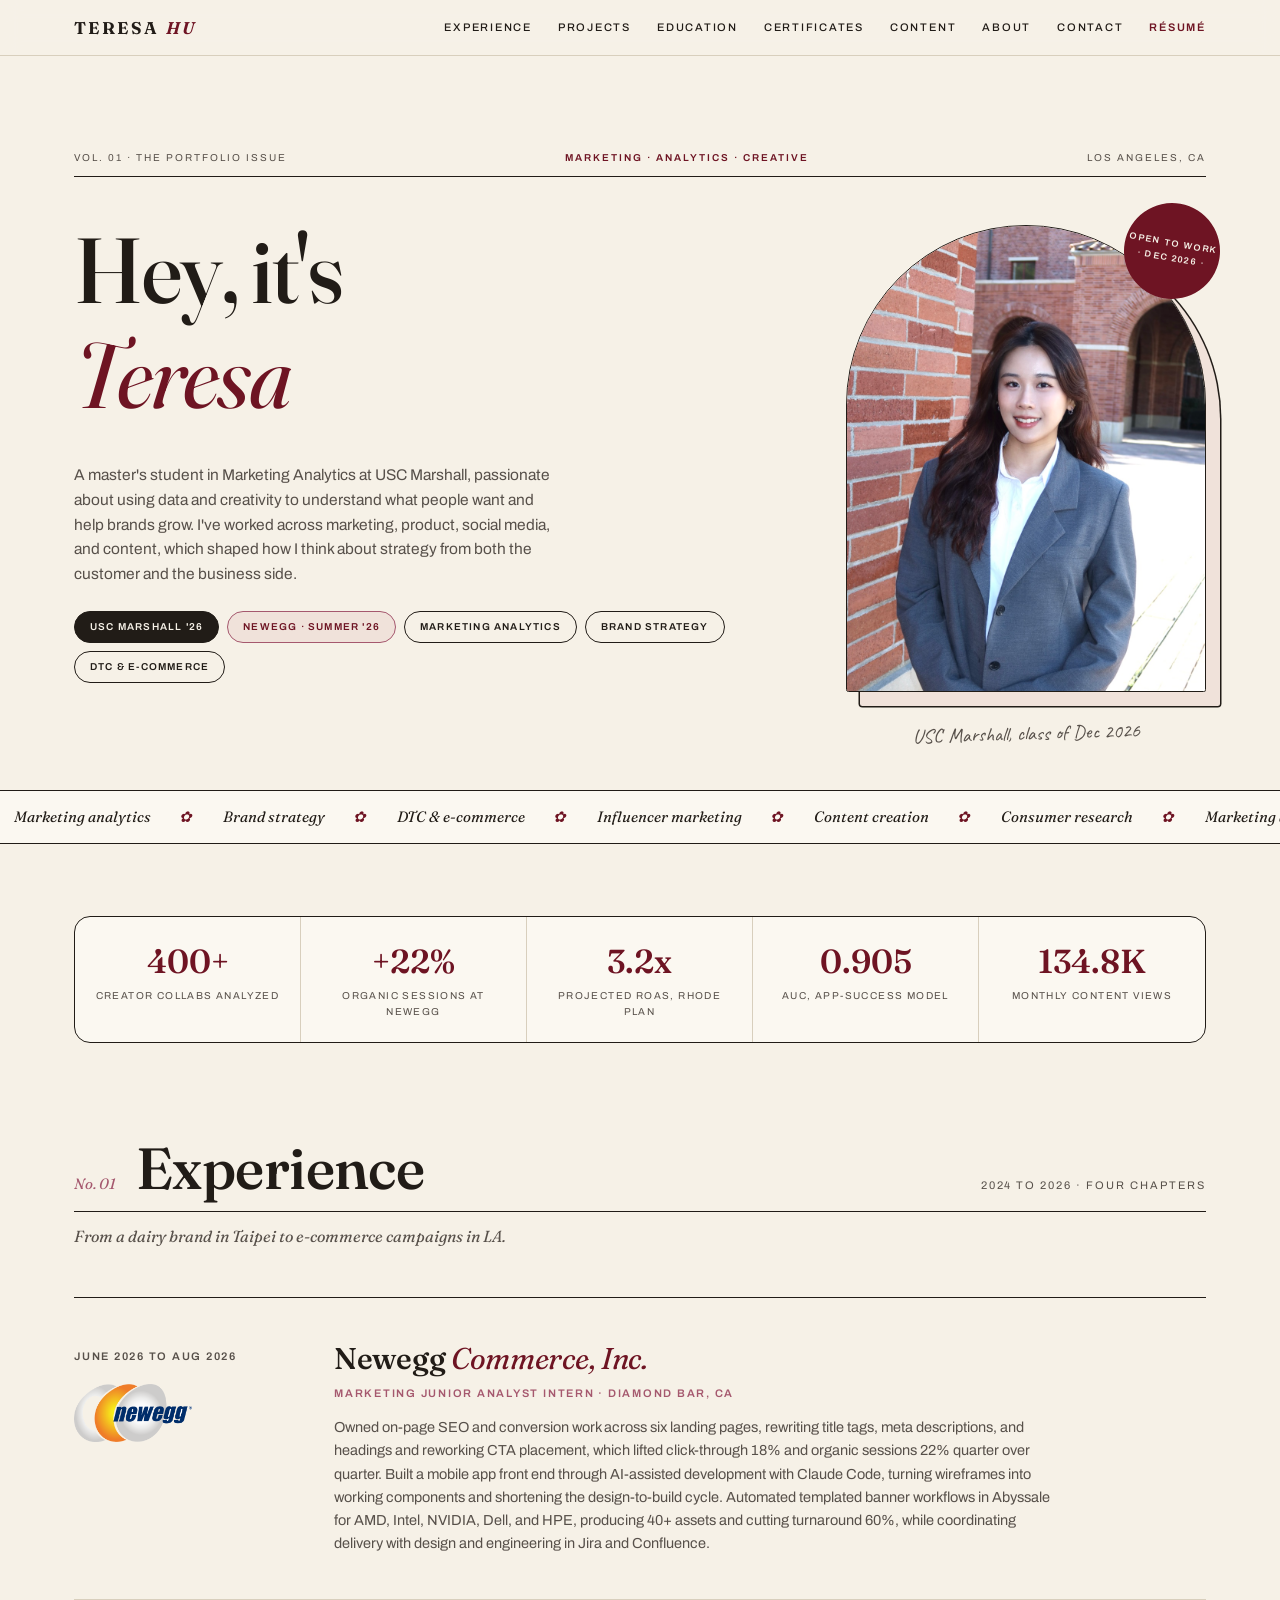
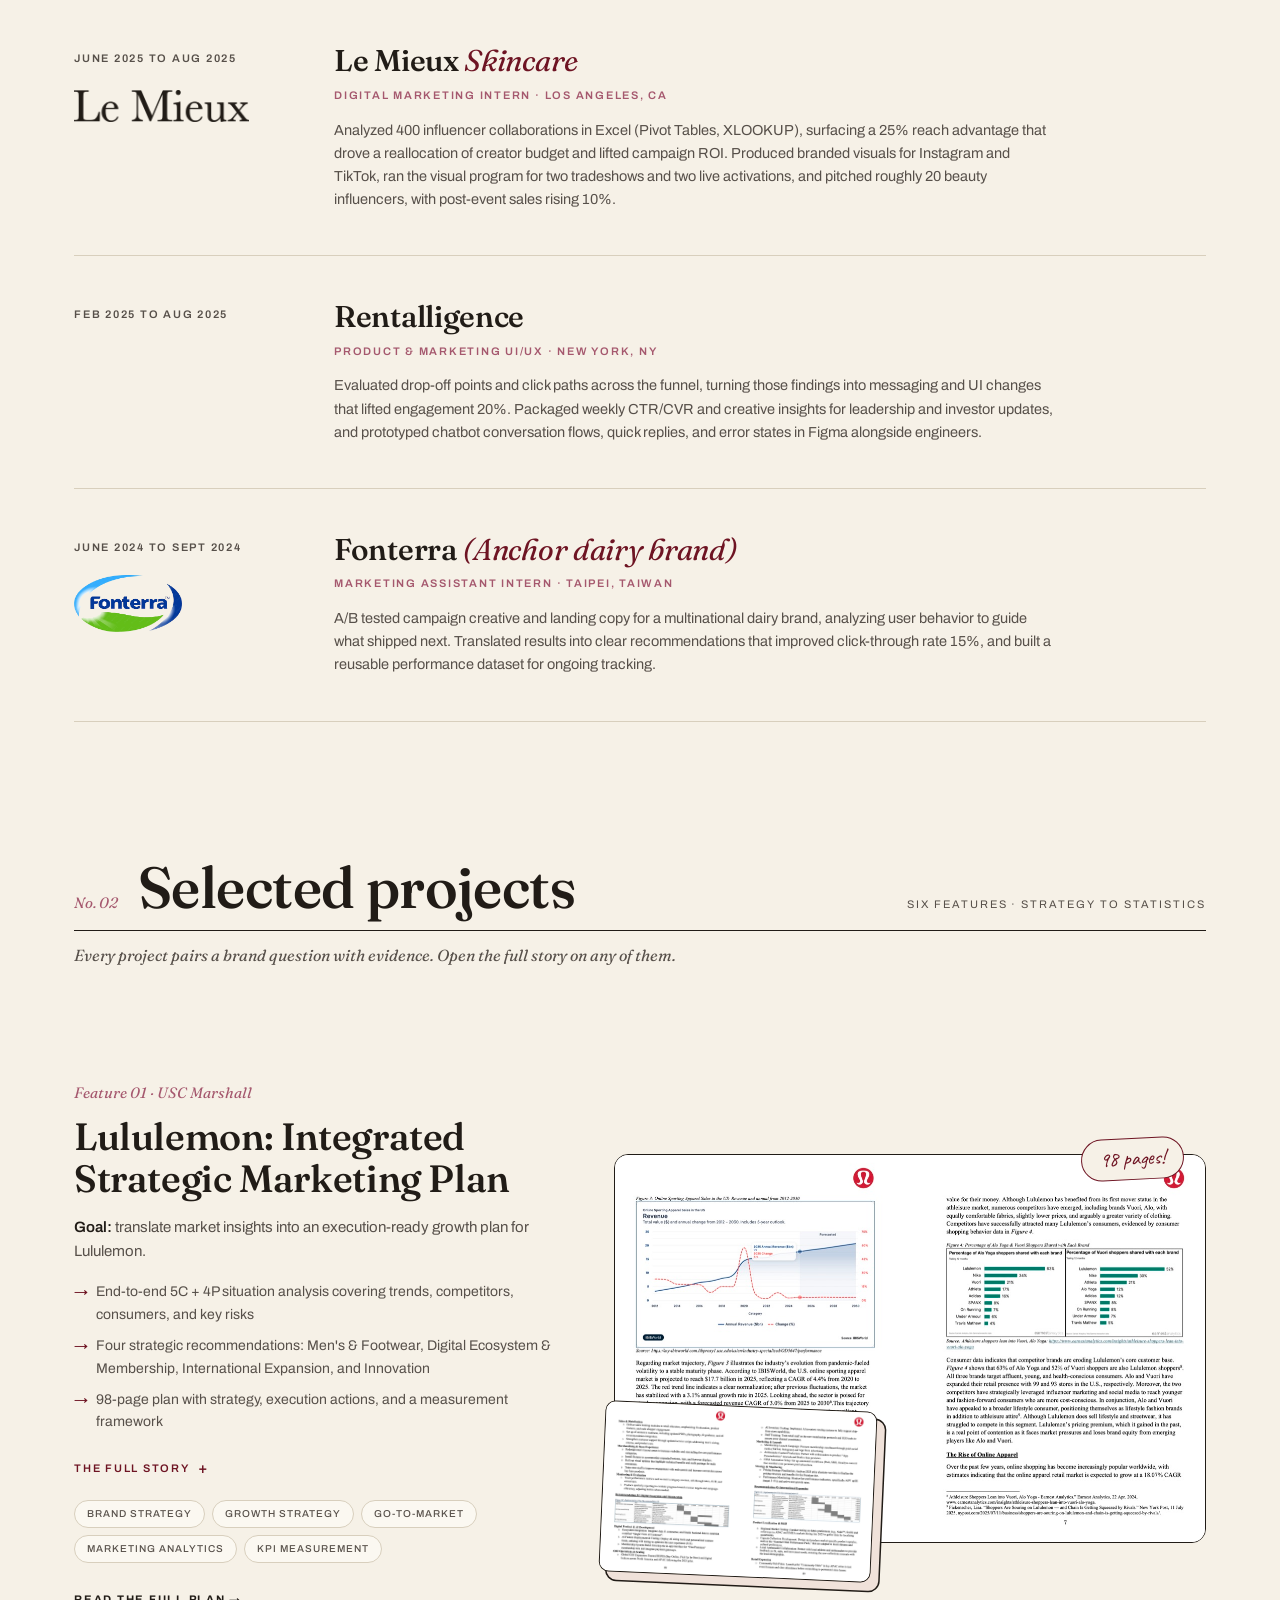
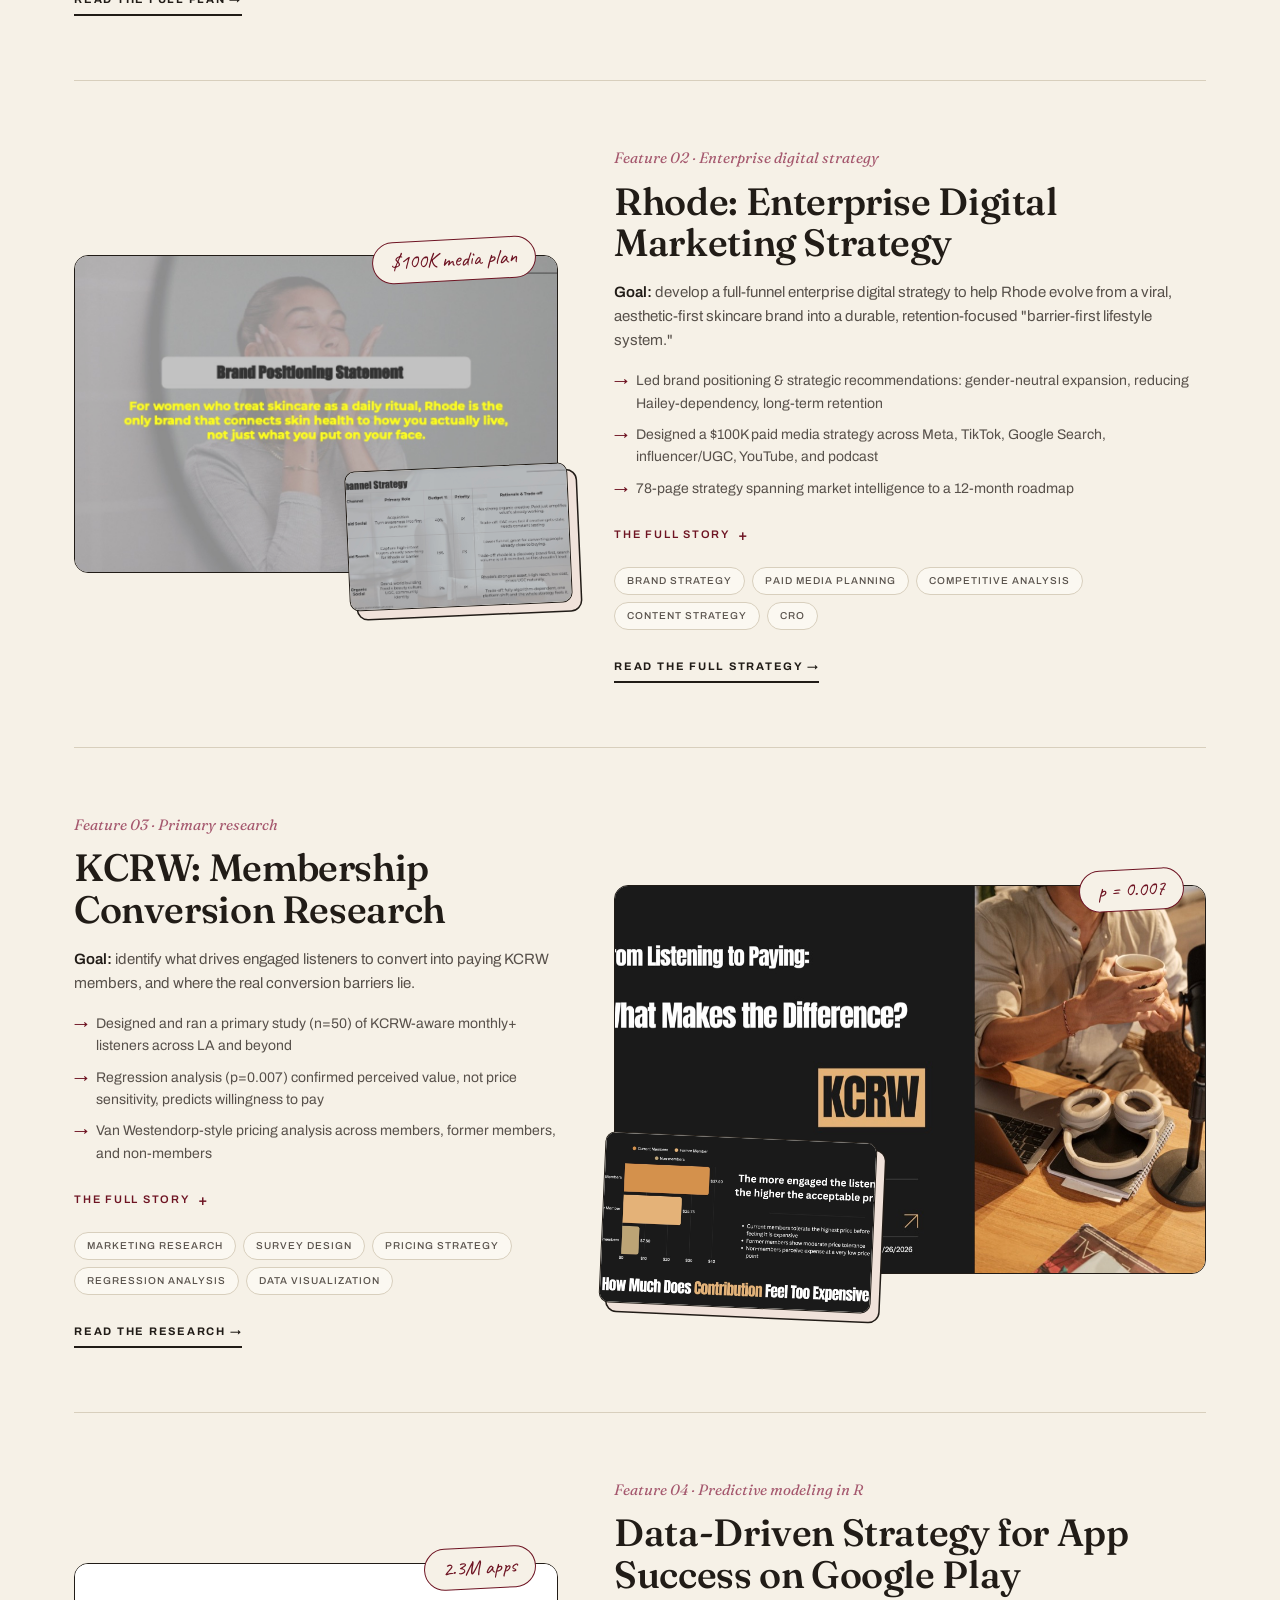
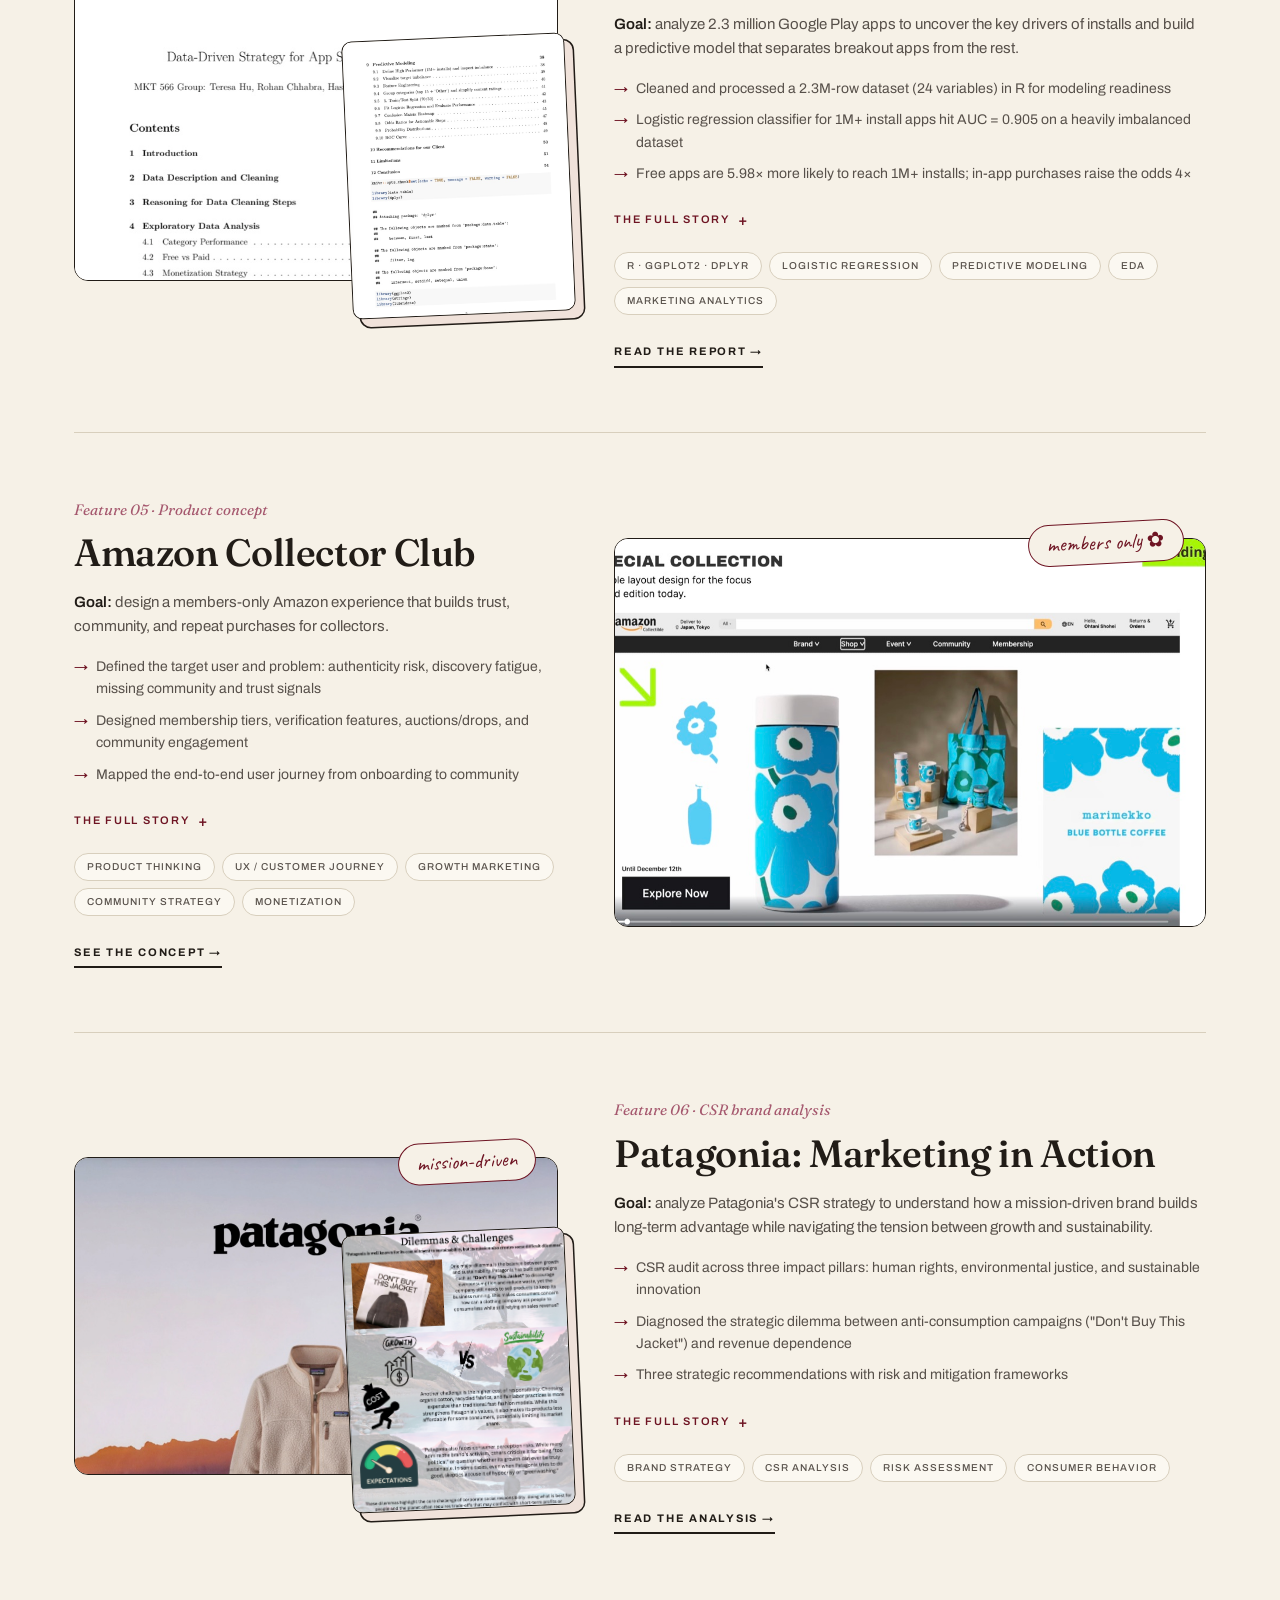
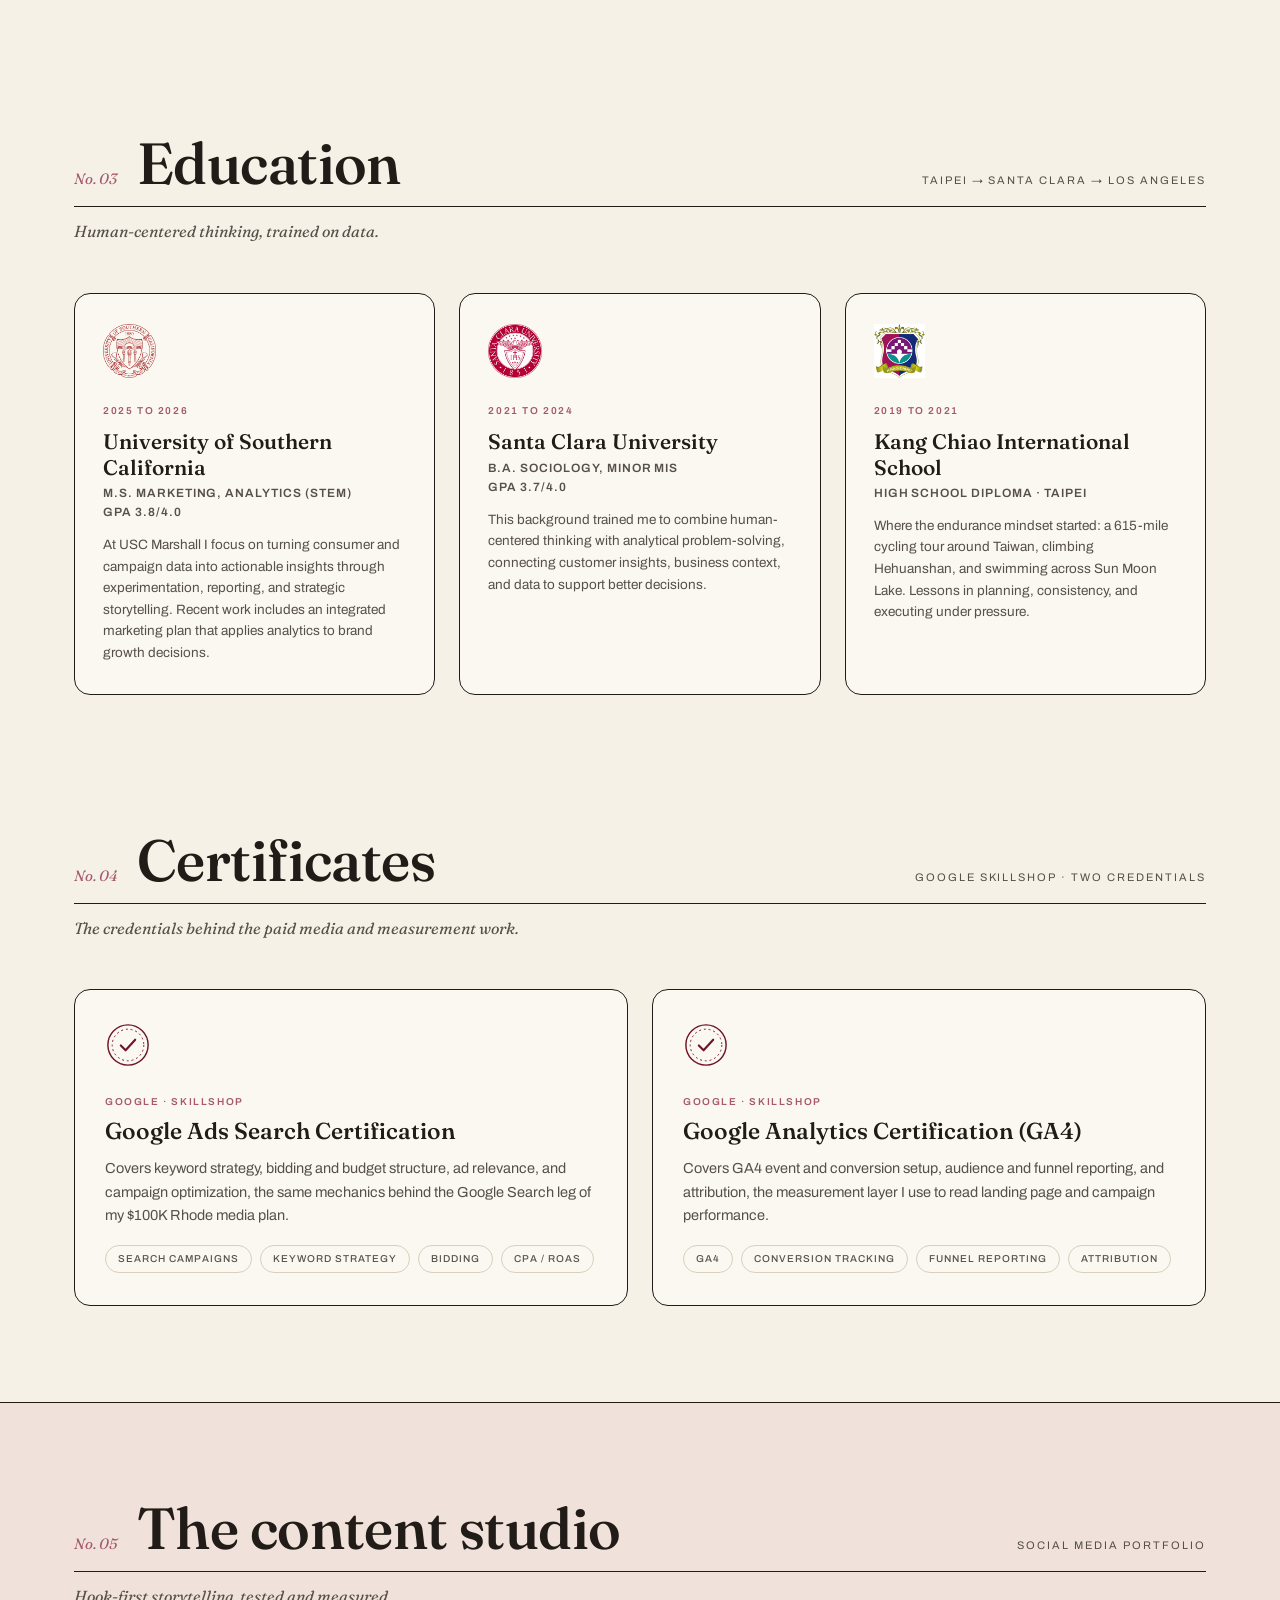
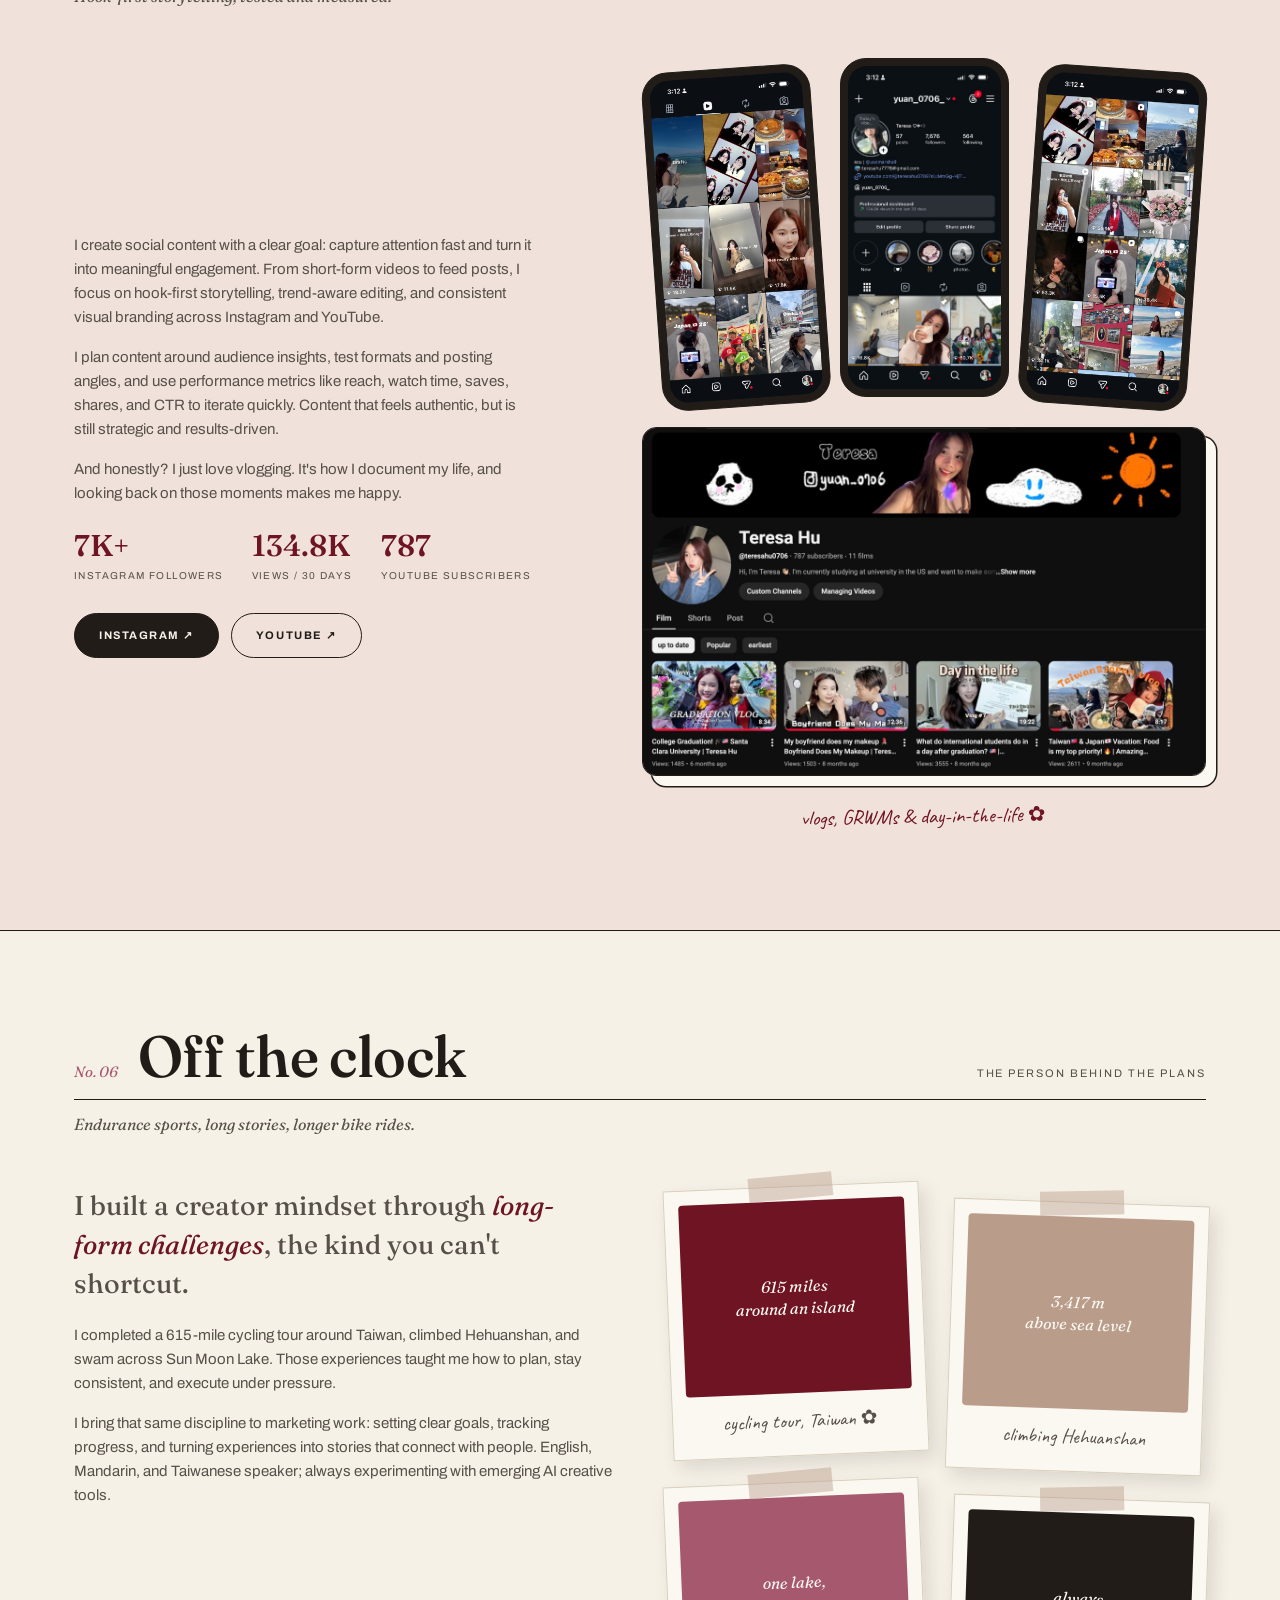
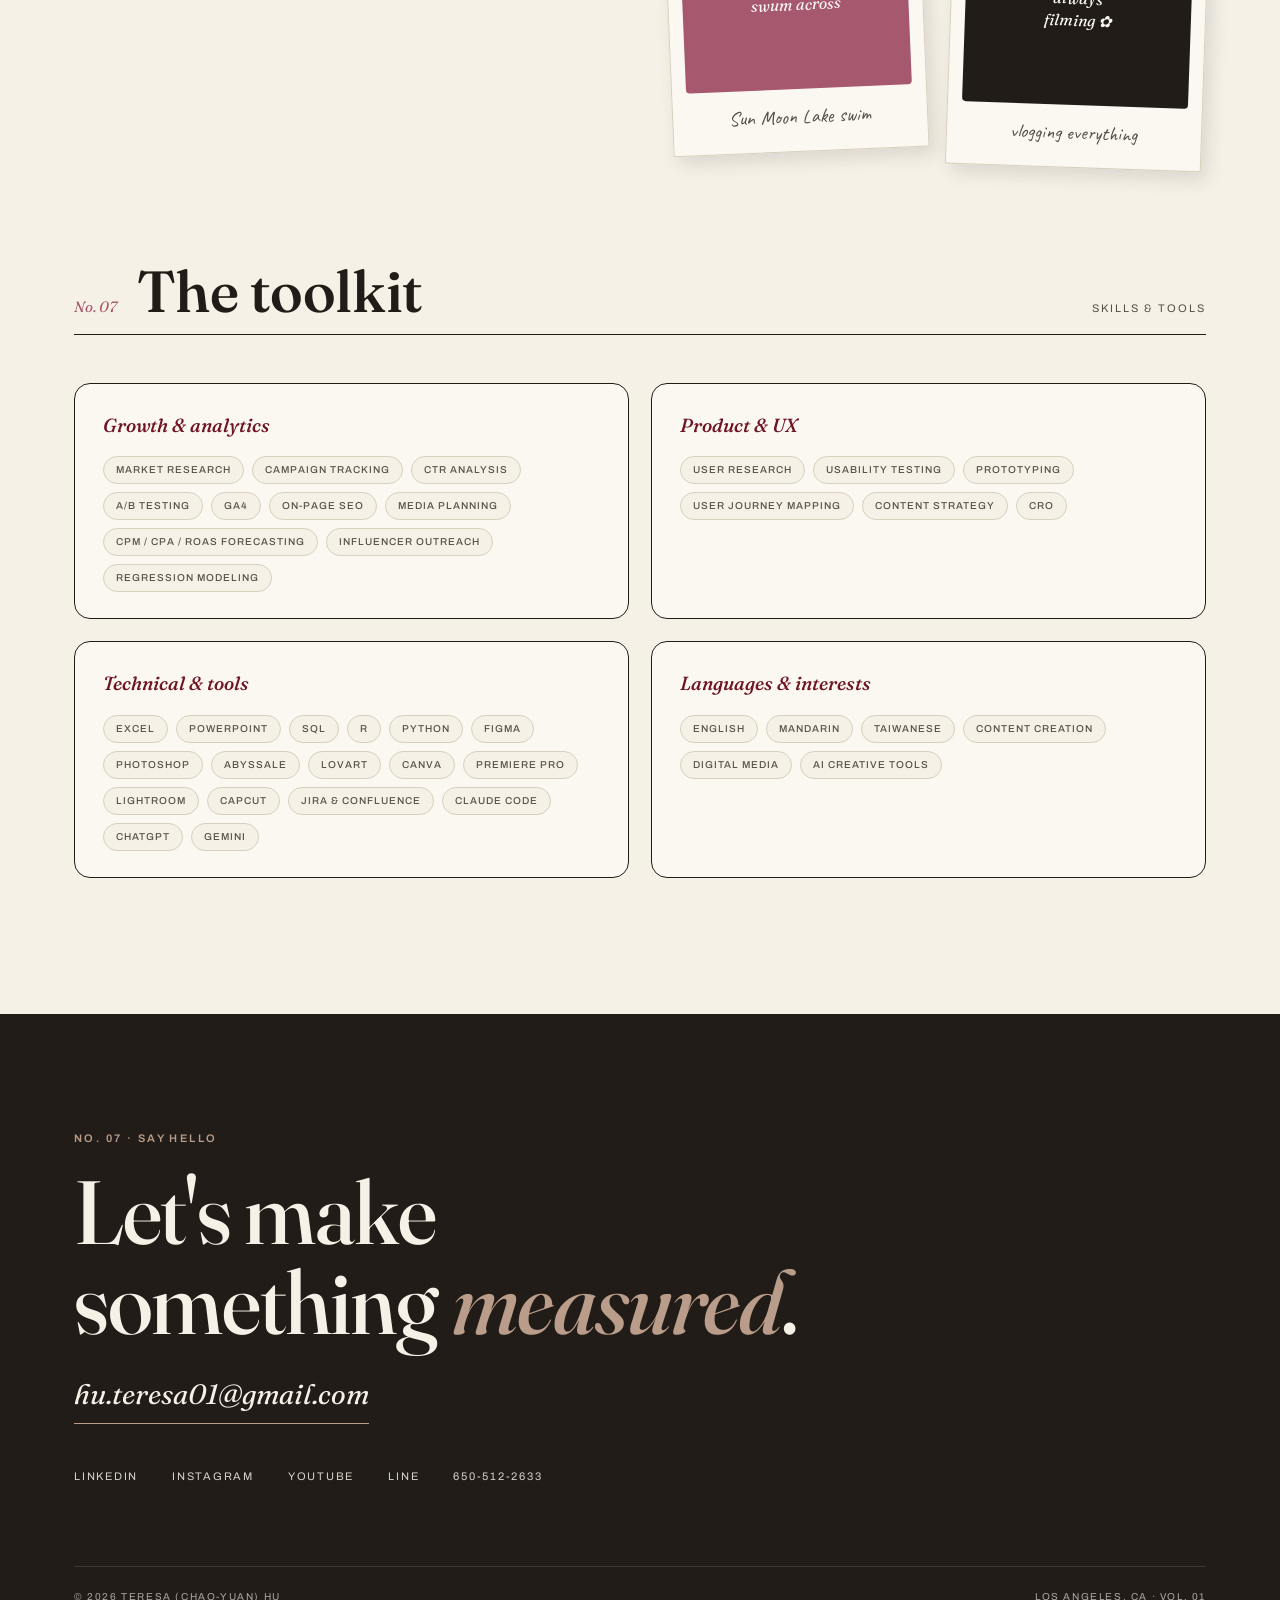
==== commit f07e05ac: "Update résumé and add a Certificates section Swap in the latest résumé PDF and preview, and follow i" ====
--- a/index.html
+++ b/index.html
@@ -22,6 +22,7 @@
         <a href="#experience">Experience</a>
         <a href="#projects">Projects</a>
         <a href="#education">Education</a>
+        <a href="#certificates">Certificates</a>
         <a href="#content">Content</a>
         <a href="#about">About</a>
         <a href="#contact">Contact</a>
@@ -94,7 +95,7 @@
       <div class="section-head reveal">
         <span class="no">No. 01</span>
         <h2>Experience</h2>
-        <span class="tail">2023 to 2026 · Four chapters</span>
+        <span class="tail">2024 to 2026 · Four chapters</span>
       </div>
       <p class="section-sub reveal">From a dairy brand in Taipei to e-commerce campaigns in LA.</p>
 
@@ -105,7 +106,7 @@
           </div>
           <div>
             <h3>Newegg <em>Commerce, Inc.</em></h3>
-            <p class="role">Junior Marketing Analyst Intern · Diamond Bar, CA</p>
+            <p class="role">Marketing Junior Analyst Intern · Diamond Bar, CA</p>
             <p>Owned on-page SEO and conversion work across six landing pages, rewriting title tags, meta descriptions, and headings and reworking CTA placement, which lifted click-through 18% and organic sessions 22% quarter over quarter. Built a mobile app front end through AI-assisted development with Claude Code, turning wireframes into working components and shortening the design-to-build cycle. Automated templated banner workflows in Abyssale for AMD, Intel, NVIDIA, Dell, and HPE, producing 40+ assets and cutting turnaround 60%, while coordinating delivery with design and engineering in Jira and Confluence.</p>
           </div>
         </article>
@@ -122,21 +123,21 @@
         </article>
 
         <article class="xp reveal">
-          <div class="xp-when">Mar 2025 to June 2025</div>
+          <div class="xp-when">Feb 2025 to Aug 2025</div>
           <div>
             <h3>Rentalligence</h3>
-            <p class="role">Product &amp; Marketing UI/UX Intern · New York, NY</p>
+            <p class="role">Product &amp; Marketing UI/UX · New York, NY</p>
             <p>Evaluated drop-off points and click paths across the funnel, turning those findings into messaging and UI changes that lifted engagement 20%. Packaged weekly CTR/CVR and creative insights for leadership and investor updates, and prototyped chatbot conversation flows, quick replies, and error states in Figma alongside engineers.</p>
           </div>
         </article>
 
         <article class="xp reveal">
-          <div class="xp-when">June 2023 to Sept 2023
+          <div class="xp-when">June 2024 to Sept 2024
             <a class="xp-logo" href="https://www.fonterra.com/americas/en.html" target="_blank" rel="noopener" aria-label="Visit Fonterra"><img src="assets/logo-fonterra.png" alt="Fonterra logo" loading="lazy" /></a>
           </div>
           <div>
             <h3>Fonterra <em>(Anchor dairy brand)</em></h3>
-            <p class="role">Marketing Assistant · Taipei, Taiwan</p>
+            <p class="role">Marketing Assistant Intern · Taipei, Taiwan</p>
             <p>A/B tested campaign creative and landing copy for a multinational dairy brand, analyzing user behavior to guide what shipped next. Translated results into clear recommendations that improved click-through rate 15%, and built a reusable performance dataset for ongoing tracking.</p>
           </div>
         </article>
@@ -403,11 +404,47 @@
     </div>
   </section>
 
+  <!-- ============ CERTIFICATES ============ -->
+  <section id="certificates">
+    <div class="wrap">
+      <div class="section-head reveal">
+        <span class="no">No. 04</span>
+        <h2>Certificates</h2>
+        <span class="tail">Google Skillshop · Two credentials</span>
+      </div>
+      <p class="section-sub reveal">The credentials behind the paid media and measurement work.</p>
+
+      <div class="cert-grid">
+        <article class="cert-card reveal">
+          <svg class="cert-seal" width="46" height="46" viewBox="0 0 48 48" aria-hidden="true"><circle cx="24" cy="24" r="21" fill="none" stroke="currentColor" stroke-width="1.5"/><circle cx="24" cy="24" r="16.5" fill="none" stroke="currentColor" stroke-width="1" stroke-dasharray="2 3"/><path d="M16.5 24.5l5 5 10-11" fill="none" stroke="currentColor" stroke-width="2.2" stroke-linecap="round" stroke-linejoin="round"/></svg>
+          <span class="cert-issuer">Google · Skillshop</span>
+          <h3>Google Ads Search Certification</h3>
+          <p>Covers keyword strategy, bidding and budget structure, ad relevance, and campaign optimization, the same mechanics behind the Google Search leg of my $100K Rhode media plan.</p>
+          <div class="tags">
+            <span class="tag">Search campaigns</span><span class="tag">Keyword strategy</span>
+            <span class="tag">Bidding</span><span class="tag">CPA / ROAS</span>
+          </div>
+        </article>
+
+        <article class="cert-card reveal">
+          <svg class="cert-seal" width="46" height="46" viewBox="0 0 48 48" aria-hidden="true"><circle cx="24" cy="24" r="21" fill="none" stroke="currentColor" stroke-width="1.5"/><circle cx="24" cy="24" r="16.5" fill="none" stroke="currentColor" stroke-width="1" stroke-dasharray="2 3"/><path d="M16.5 24.5l5 5 10-11" fill="none" stroke="currentColor" stroke-width="2.2" stroke-linecap="round" stroke-linejoin="round"/></svg>
+          <span class="cert-issuer">Google · Skillshop</span>
+          <h3>Google Analytics Certification (GA4)</h3>
+          <p>Covers GA4 event and conversion setup, audience and funnel reporting, and attribution, the measurement layer I use to read landing page and campaign performance.</p>
+          <div class="tags">
+            <span class="tag">GA4</span><span class="tag">Conversion tracking</span>
+            <span class="tag">Funnel reporting</span><span class="tag">Attribution</span>
+          </div>
+        </article>
+      </div>
+    </div>
+  </section>
+
   <!-- ============ CONTENT STUDIO ============ -->
   <section class="studio" id="content">
     <div class="wrap">
       <div class="section-head reveal">
-        <span class="no">No. 04</span>
+        <span class="no">No. 05</span>
         <h2>The content studio</h2>
         <span class="tail">Social media portfolio</span>
       </div>
@@ -444,7 +481,7 @@
   <section id="about">
     <div class="wrap">
       <div class="section-head reveal">
-        <span class="no">No. 05</span>
+        <span class="no">No. 06</span>
         <h2>Off the clock</h2>
         <span class="tail">The person behind the plans</span>
       </div>
@@ -480,7 +517,7 @@
       </div>
 
       <div class="section-head reveal" style="margin-top: 110px;">
-        <span class="no">No. 06</span>
+        <span class="no">No. 07</span>
         <h2>The toolkit</h2>
         <span class="tail">Skills &amp; tools</span>
       </div>
@@ -504,11 +541,11 @@
         <div class="skill-group reveal">
           <h3>Technical &amp; tools</h3>
           <div class="tags">
-            <span class="tag">Excel</span><span class="tag">SQL</span><span class="tag">R</span><span class="tag">Python</span>
+            <span class="tag">Excel</span><span class="tag">PowerPoint</span><span class="tag">SQL</span><span class="tag">R</span><span class="tag">Python</span>
             <span class="tag">Figma</span><span class="tag">Photoshop</span><span class="tag">Abyssale</span>
             <span class="tag">Lovart</span><span class="tag">Canva</span><span class="tag">Premiere Pro</span>
             <span class="tag">Lightroom</span><span class="tag">CapCut</span>
-            <span class="tag">Jira &amp; Confluence</span><span class="tag">Claude Code</span>
+            <span class="tag">Jira &amp; Confluence</span><span class="tag">Claude Code</span><span class="tag">ChatGPT</span><span class="tag">Gemini</span>
           </div>
         </div>
         <div class="skill-group reveal">
@@ -516,12 +553,6 @@
           <div class="tags">
             <span class="tag">English</span><span class="tag">Mandarin</span><span class="tag">Taiwanese</span>
             <span class="tag">Content creation</span><span class="tag">Digital media</span><span class="tag">AI creative tools</span>
-          </div>
-        </div>
-        <div class="skill-group reveal" style="grid-column: 1 / -1;">
-          <h3>Certifications</h3>
-          <div class="tags">
-            <span class="tag">Google Ads Search</span><span class="tag">Google Analytics (GA4)</span>
           </div>
         </div>
       </div>
--- a/styles.css
+++ b/styles.css
@@ -947,3 +947,54 @@
   .resume-actions .btn { flex: 1; justify-content: center; }
   .resume-frame { box-shadow: 8px 8px 0 var(--blush), 8px 8px 0 1.5px var(--ink); }
 }
+
+/* ---------- Certificates ---------- */
+.cert-grid {
+  display: grid;
+  grid-template-columns: repeat(2, 1fr);
+  gap: 24px;
+  margin-top: 48px;
+}
+.cert-card {
+  position: relative;
+  background: var(--paper);
+  border: 1.5px solid var(--ink);
+  border-radius: 16px;
+  padding: 32px 30px;
+  transition: transform 0.35s ease, box-shadow 0.35s ease;
+}
+.cert-card:hover {
+  transform: translateY(-6px);
+  box-shadow: 10px 10px 0 var(--blush), 10px 10px 0 1.5px var(--ink);
+}
+.cert-seal {
+  width: 46px;
+  height: 46px;
+  color: var(--oxblood);
+  margin-bottom: 18px;
+}
+.cert-issuer {
+  display: block;
+  font-size: 10px;
+  letter-spacing: 0.16em;
+  text-transform: uppercase;
+  font-weight: 600;
+  color: var(--rosewood);
+}
+.cert-card h3 {
+  font-family: var(--serif);
+  font-weight: 550;
+  font-size: 23px;
+  line-height: 1.2;
+  margin: 8px 0 12px;
+}
+.cert-card p {
+  font-size: 14.5px;
+  color: var(--ink-soft);
+  margin-bottom: 18px;
+}
+.cert-card .tags { display: flex; flex-wrap: wrap; gap: 8px; }
+
+@media (max-width: 960px) {
+  .cert-grid { grid-template-columns: 1fr; }
+}
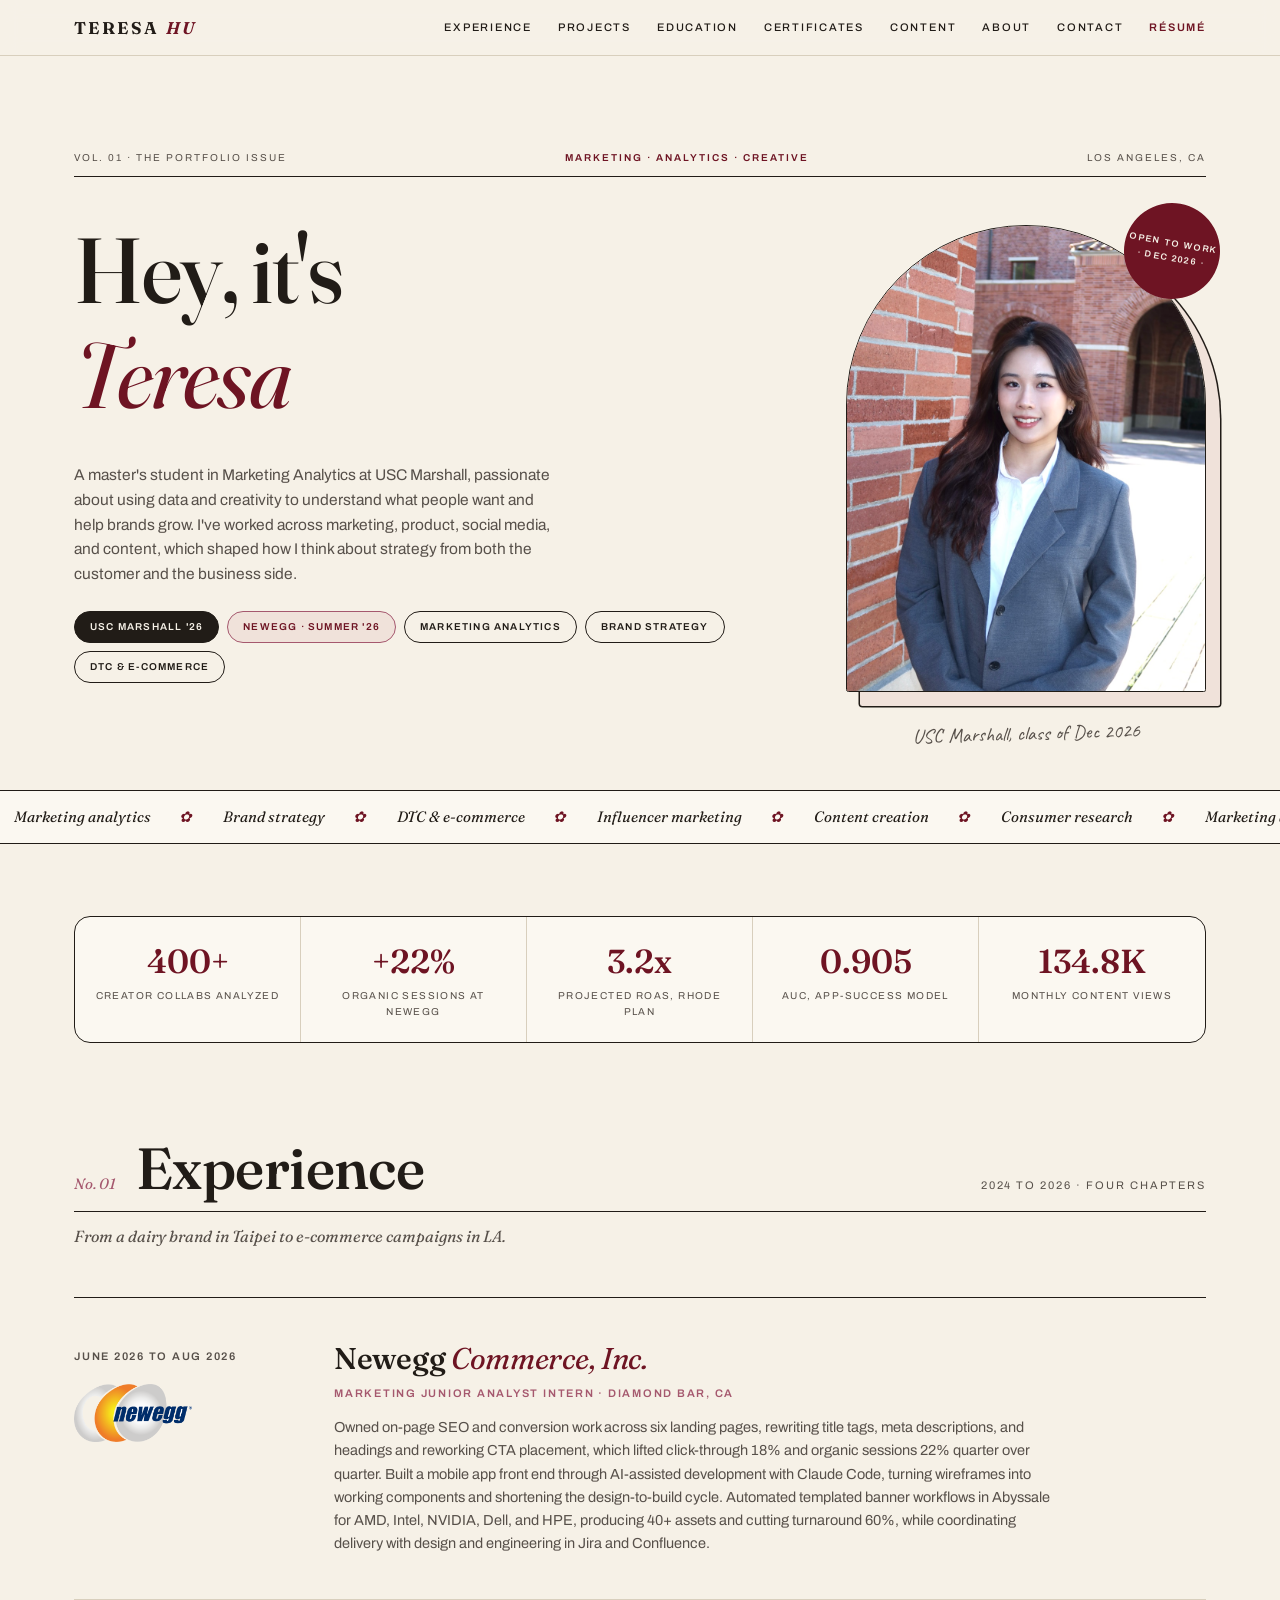
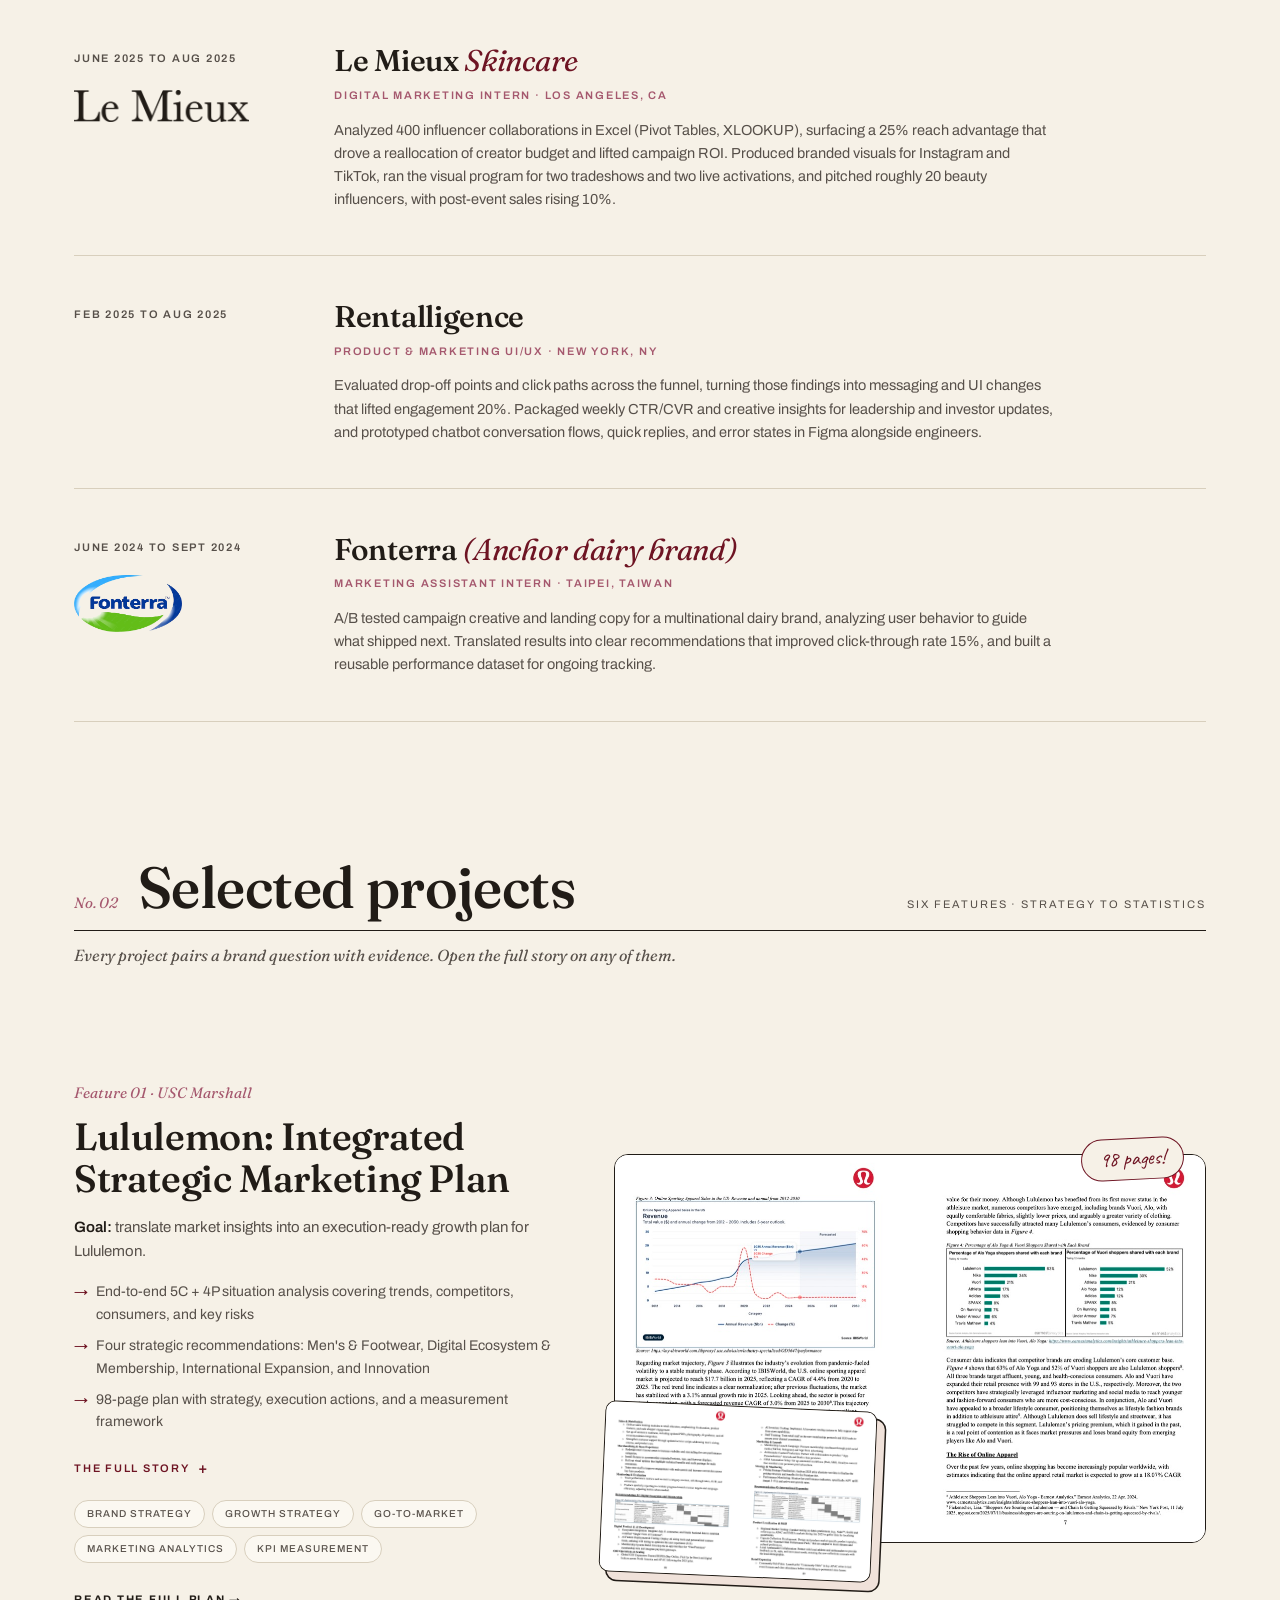
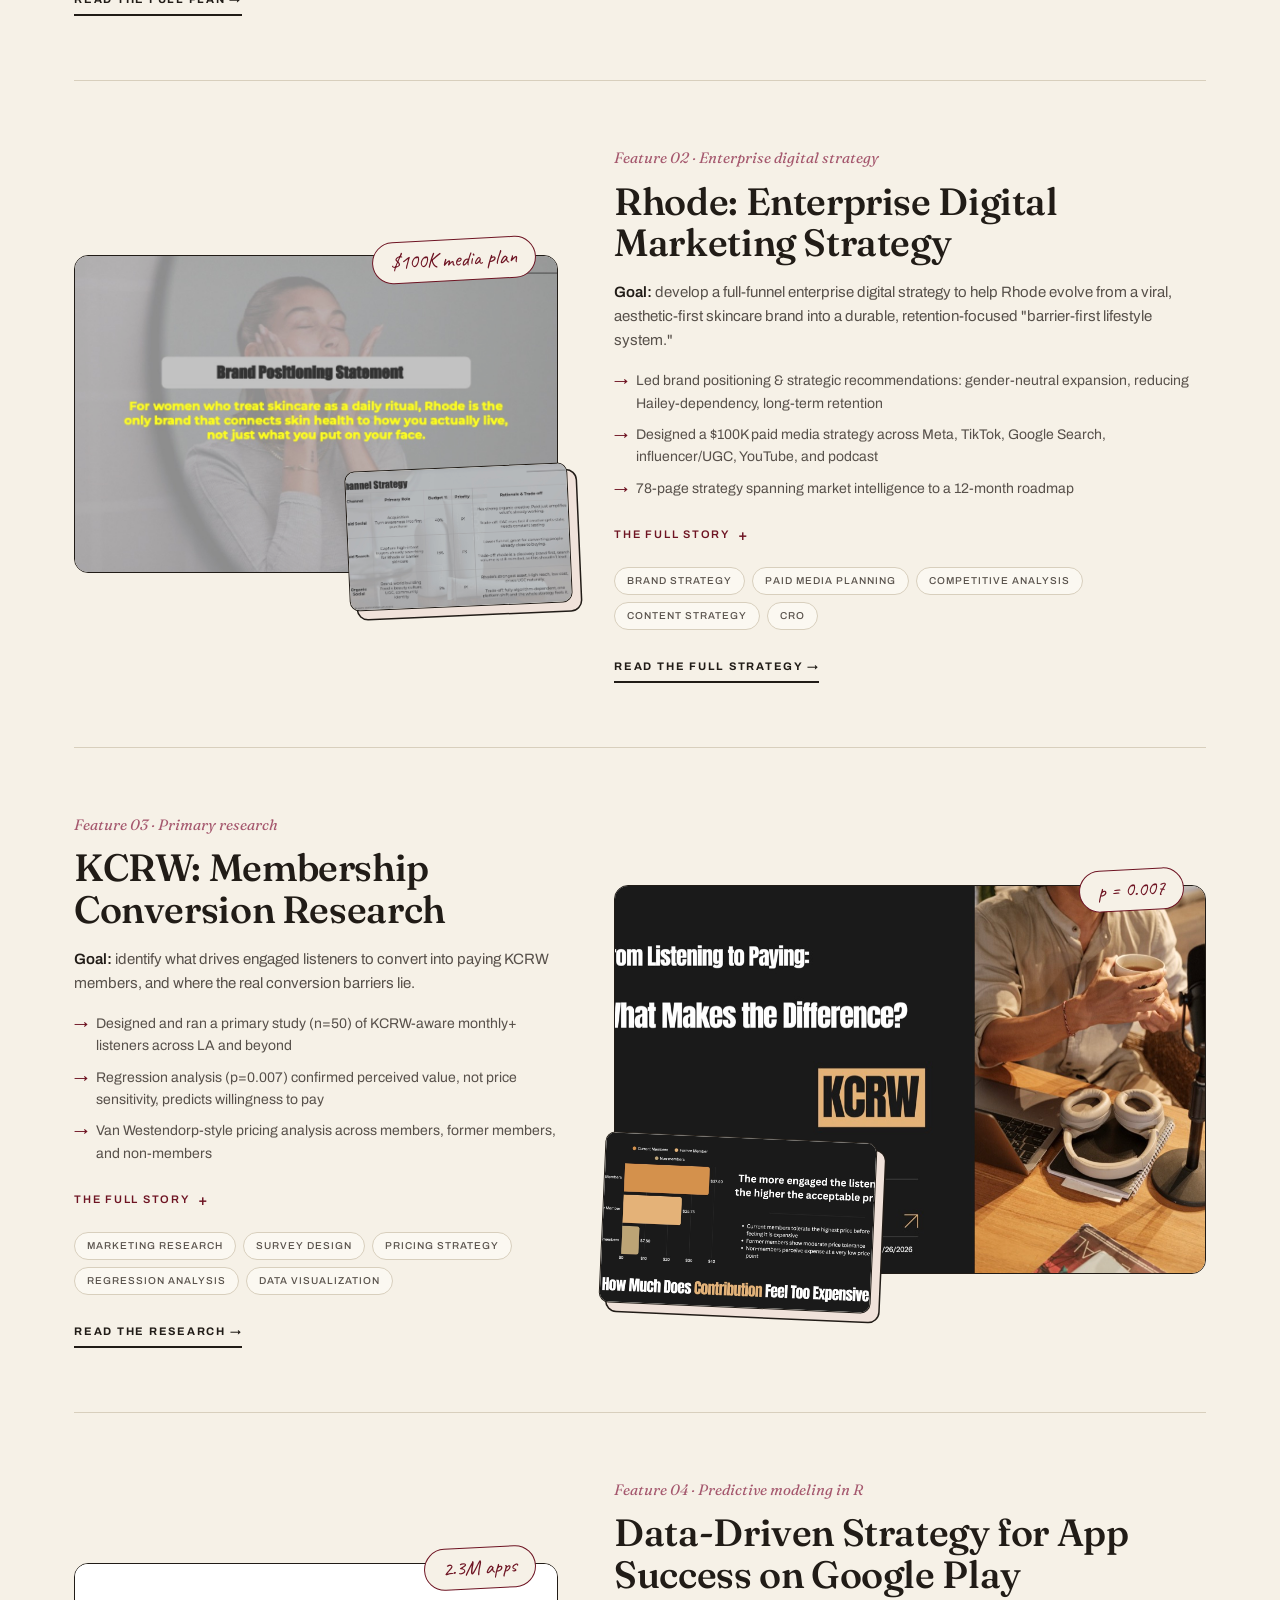
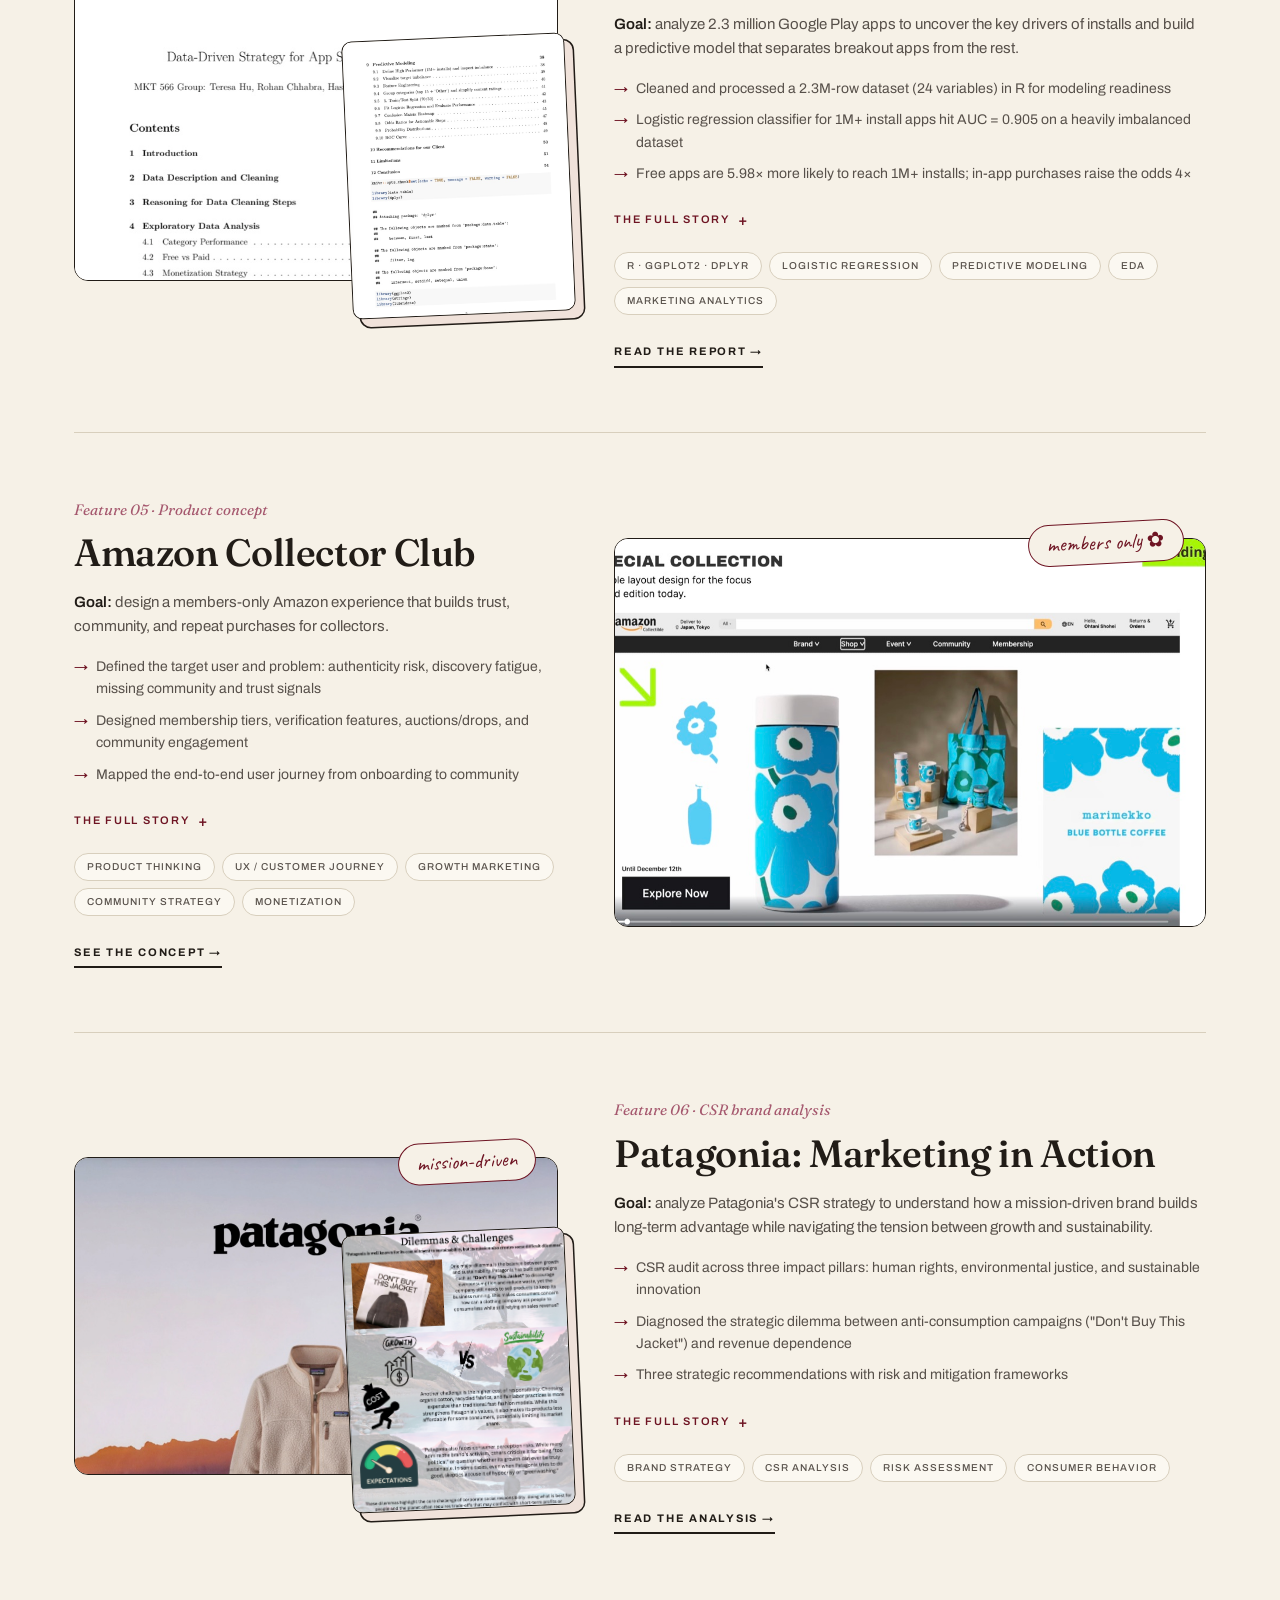
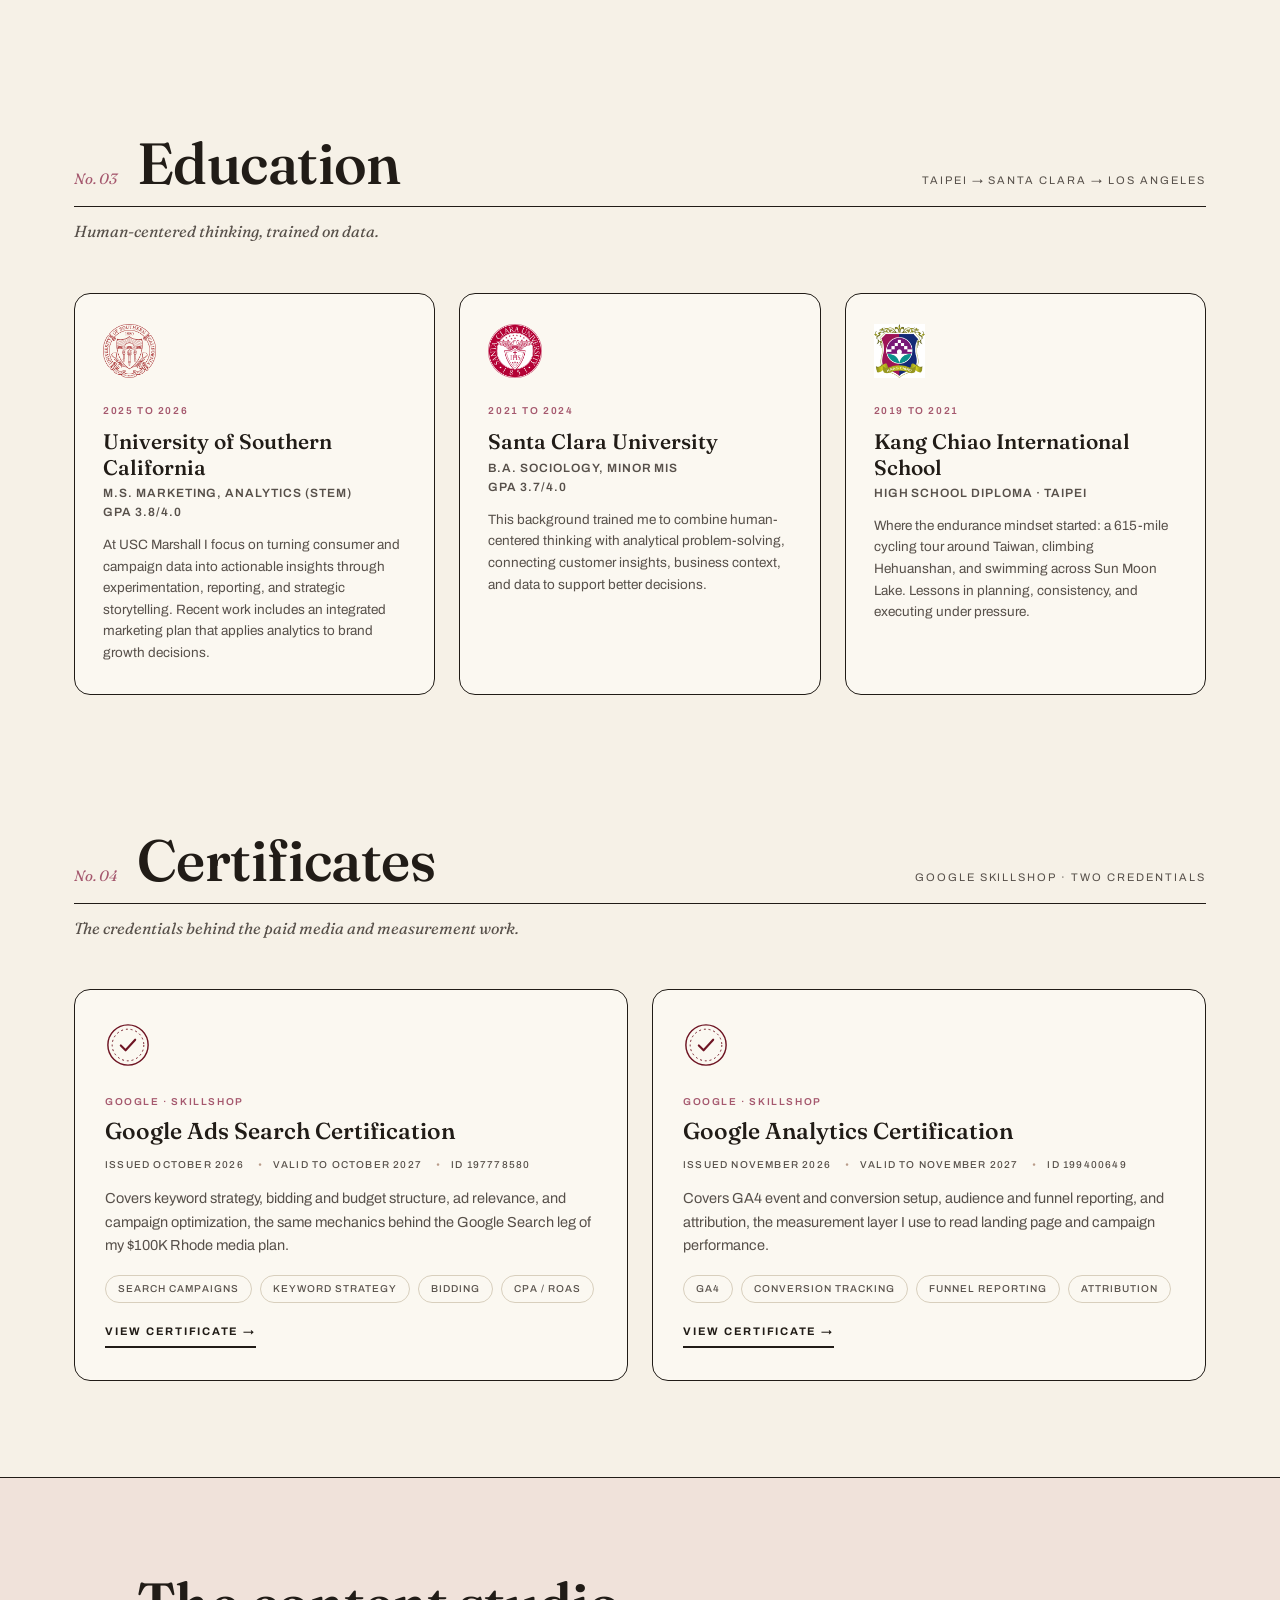
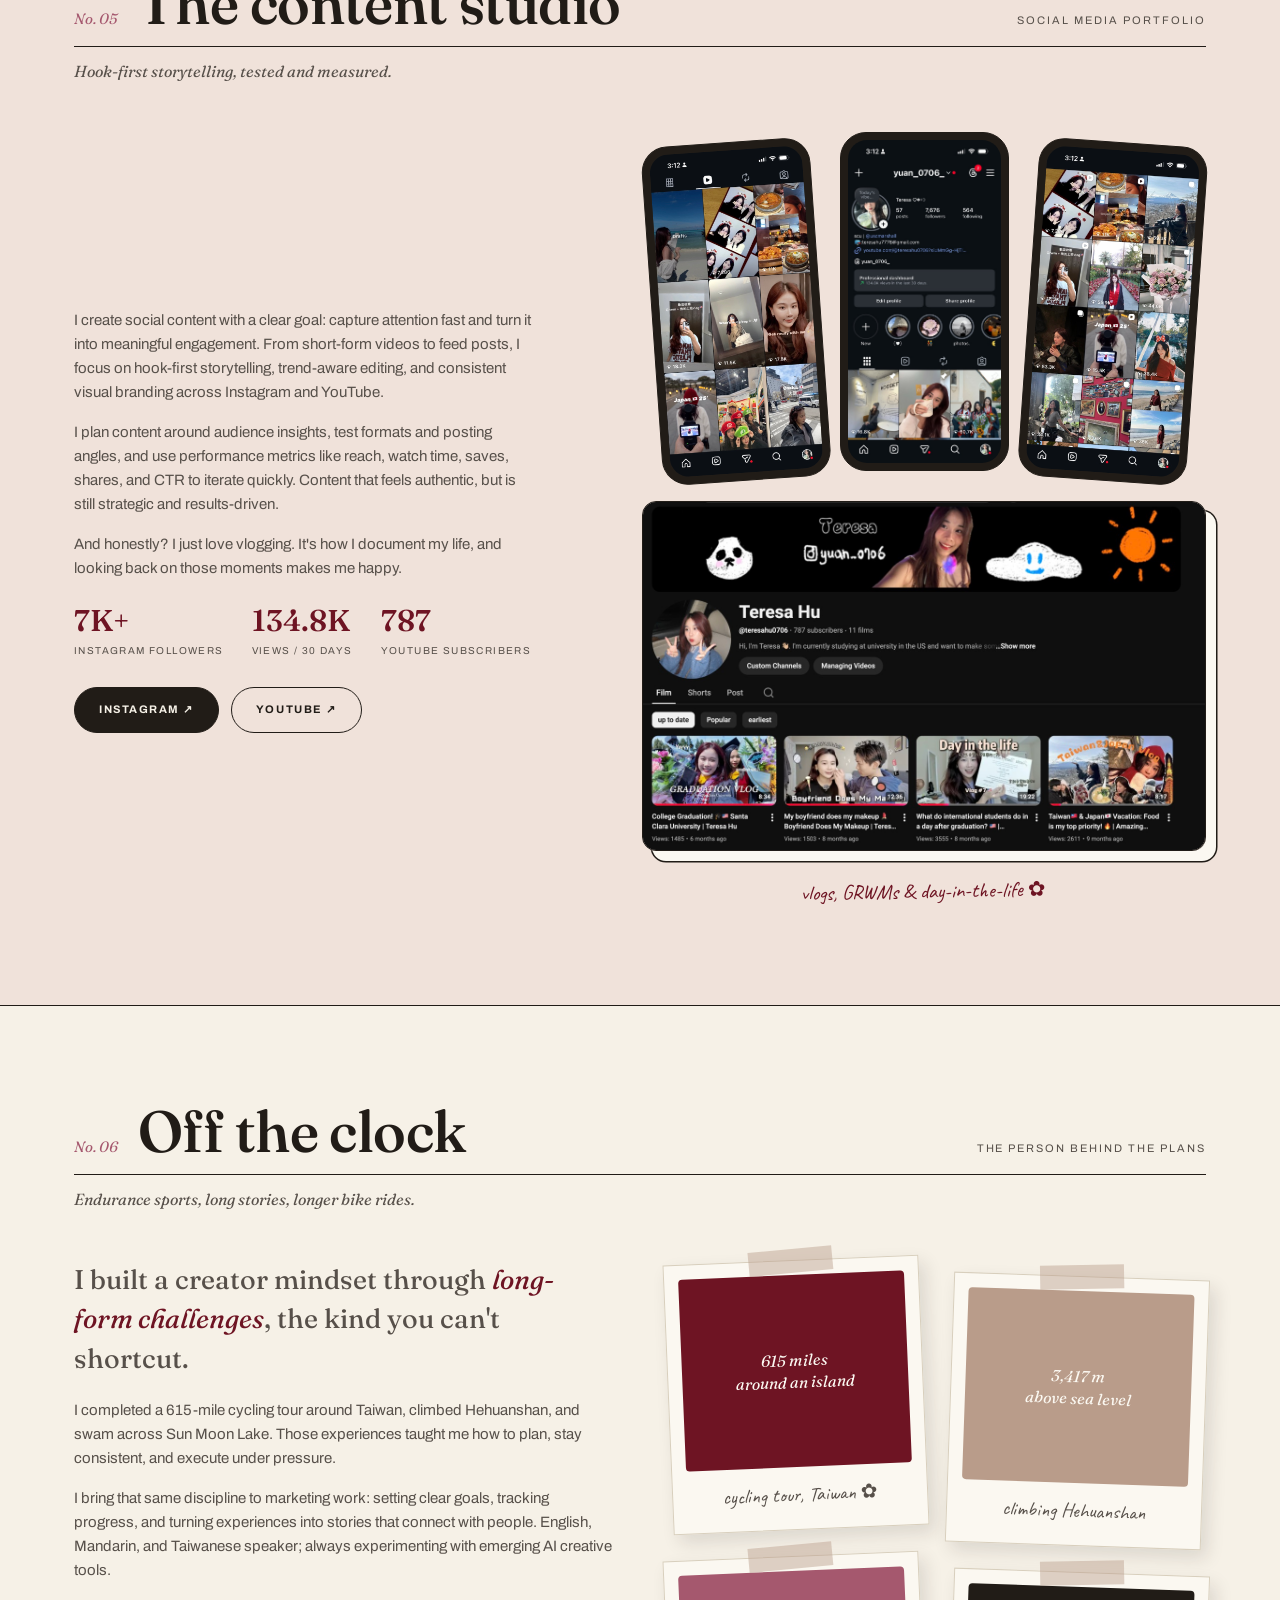
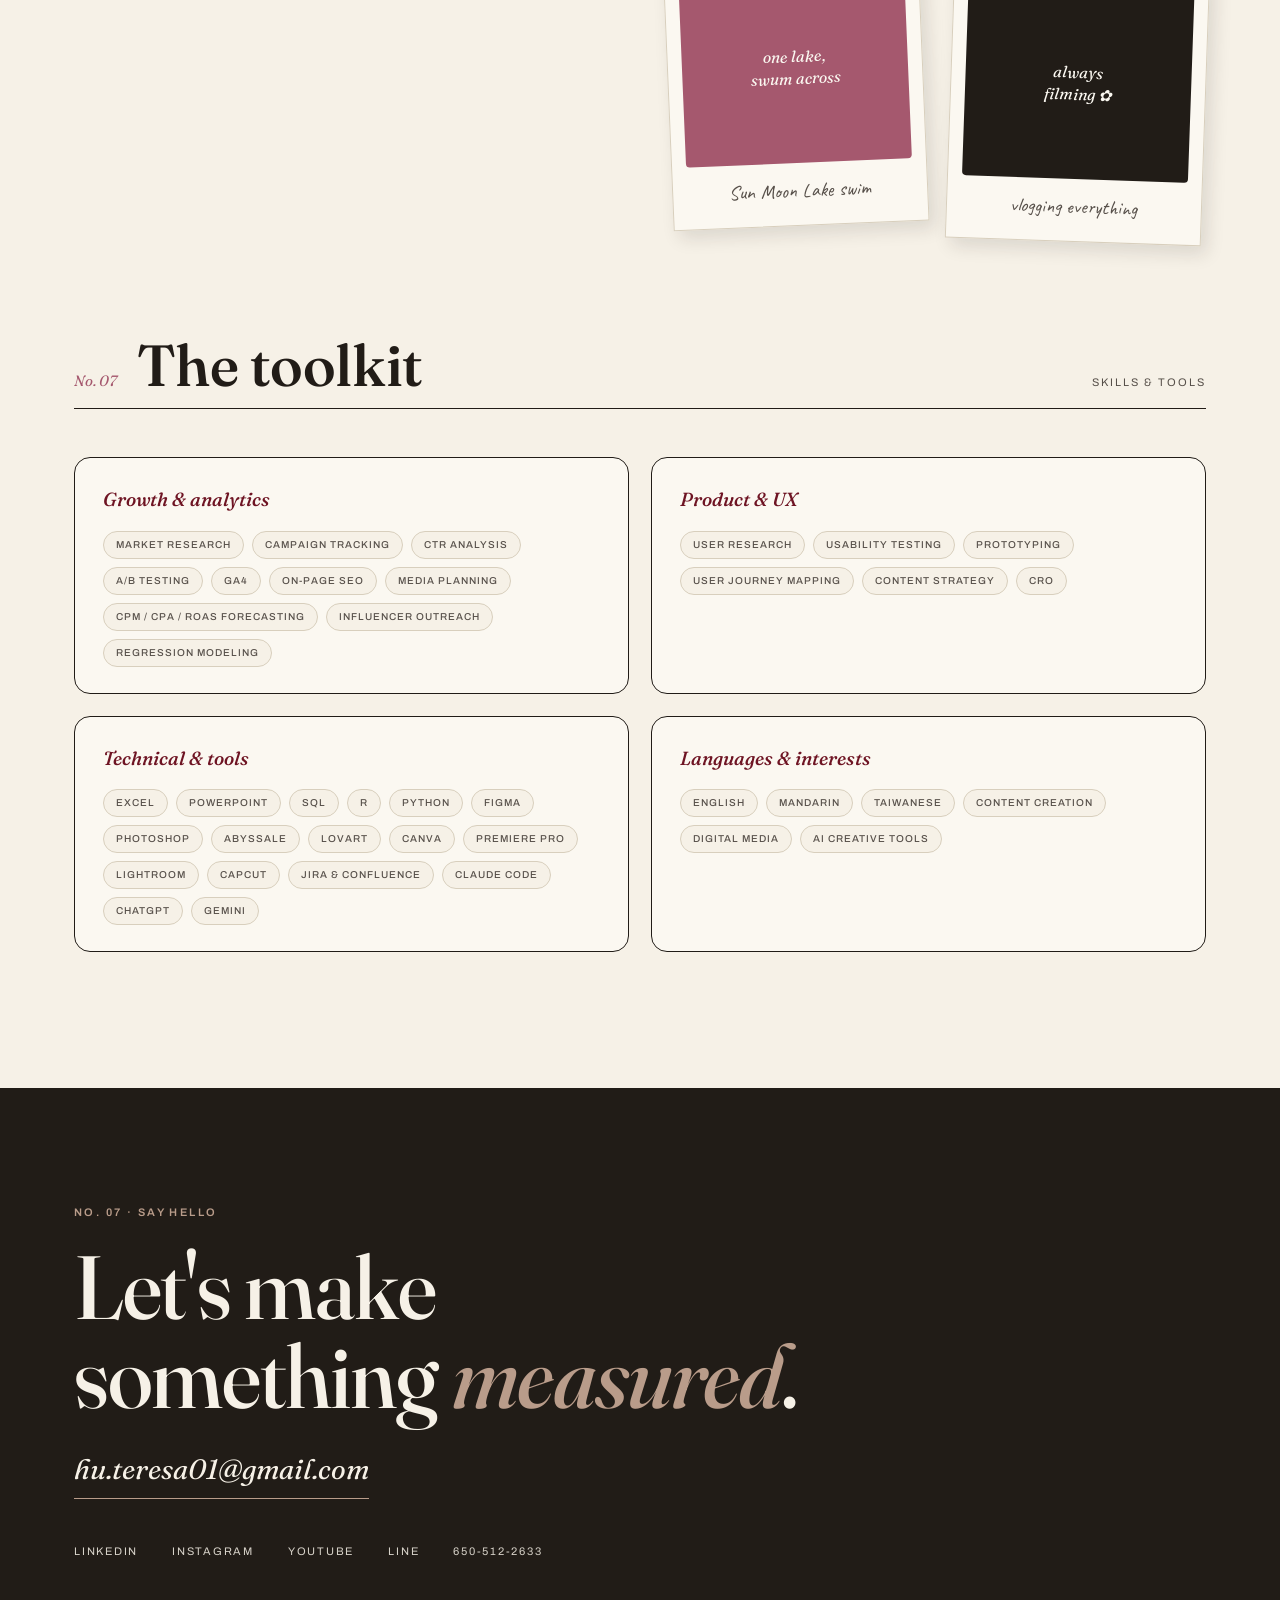
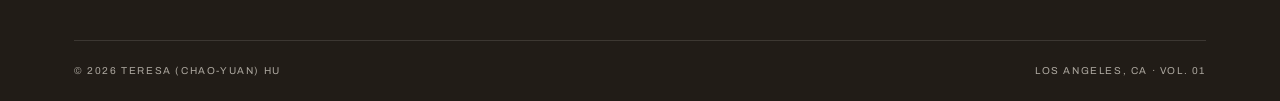
==== commit a516f1dd: "Add dates, IDs, and certificate links to the Certificates cards Google Ads Search issued October 202" ====
--- a/index.html
+++ b/index.html
@@ -419,22 +419,26 @@
           <svg class="cert-seal" width="46" height="46" viewBox="0 0 48 48" aria-hidden="true"><circle cx="24" cy="24" r="21" fill="none" stroke="currentColor" stroke-width="1.5"/><circle cx="24" cy="24" r="16.5" fill="none" stroke="currentColor" stroke-width="1" stroke-dasharray="2 3"/><path d="M16.5 24.5l5 5 10-11" fill="none" stroke="currentColor" stroke-width="2.2" stroke-linecap="round" stroke-linejoin="round"/></svg>
           <span class="cert-issuer">Google · Skillshop</span>
           <h3>Google Ads Search Certification</h3>
+          <div class="cert-meta"><span>Issued October 2026</span><span>Valid to October 2027</span><span>ID 197778580</span></div>
           <p>Covers keyword strategy, bidding and budget structure, ad relevance, and campaign optimization, the same mechanics behind the Google Search leg of my $100K Rhode media plan.</p>
           <div class="tags">
             <span class="tag">Search campaigns</span><span class="tag">Keyword strategy</span>
             <span class="tag">Bidding</span><span class="tag">CPA / ROAS</span>
           </div>
+          <a class="p-link cert-link" href="assets/cert-google-ads-search.pdf" target="_blank" rel="noopener">View certificate →</a>
         </article>
 
         <article class="cert-card reveal">
           <svg class="cert-seal" width="46" height="46" viewBox="0 0 48 48" aria-hidden="true"><circle cx="24" cy="24" r="21" fill="none" stroke="currentColor" stroke-width="1.5"/><circle cx="24" cy="24" r="16.5" fill="none" stroke="currentColor" stroke-width="1" stroke-dasharray="2 3"/><path d="M16.5 24.5l5 5 10-11" fill="none" stroke="currentColor" stroke-width="2.2" stroke-linecap="round" stroke-linejoin="round"/></svg>
           <span class="cert-issuer">Google · Skillshop</span>
-          <h3>Google Analytics Certification (GA4)</h3>
+          <h3>Google Analytics Certification</h3>
+          <div class="cert-meta"><span>Issued November 2026</span><span>Valid to November 2027</span><span>ID 199400649</span></div>
           <p>Covers GA4 event and conversion setup, audience and funnel reporting, and attribution, the measurement layer I use to read landing page and campaign performance.</p>
           <div class="tags">
             <span class="tag">GA4</span><span class="tag">Conversion tracking</span>
             <span class="tag">Funnel reporting</span><span class="tag">Attribution</span>
           </div>
+          <a class="p-link cert-link" href="assets/cert-google-analytics.pdf" target="_blank" rel="noopener">View certificate →</a>
         </article>
       </div>
     </div>
--- a/styles.css
+++ b/styles.css
@@ -988,12 +988,31 @@
   line-height: 1.2;
   margin: 8px 0 12px;
 }
+.cert-meta {
+  display: flex;
+  flex-wrap: wrap;
+  gap: 6px 14px;
+  margin: 0 0 14px;
+  font-size: 10px;
+  letter-spacing: 0.12em;
+  text-transform: uppercase;
+  font-weight: 500;
+  color: var(--ink-soft);
+}
+.cert-meta span + span { position: relative; padding-left: 15px; }
+.cert-meta span + span::before {
+  content: "\2022";
+  position: absolute;
+  left: 0;
+  color: var(--taupe);
+}
 .cert-card p {
   font-size: 14.5px;
   color: var(--ink-soft);
   margin-bottom: 18px;
 }
 .cert-card .tags { display: flex; flex-wrap: wrap; gap: 8px; }
+.cert-link { margin-top: 20px; }
 
 @media (max-width: 960px) {
   .cert-grid { grid-template-columns: 1fr; }
